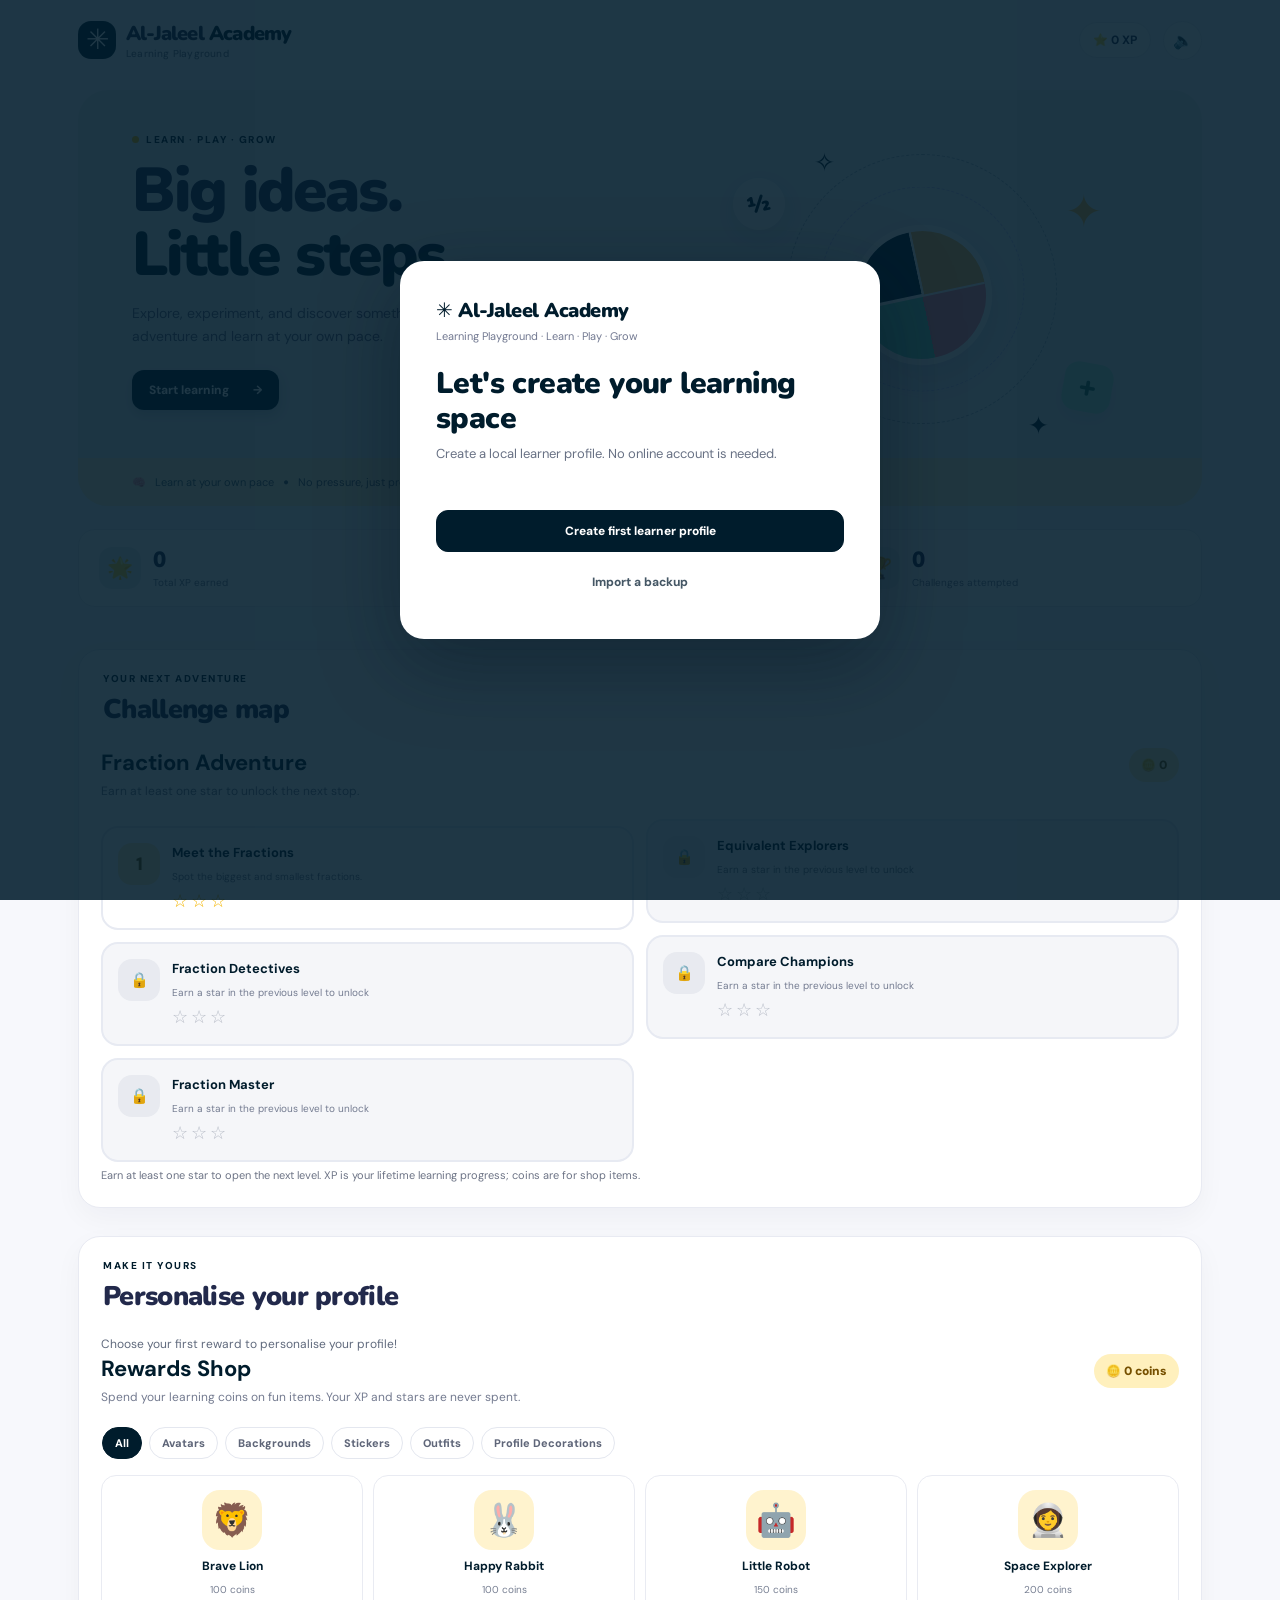
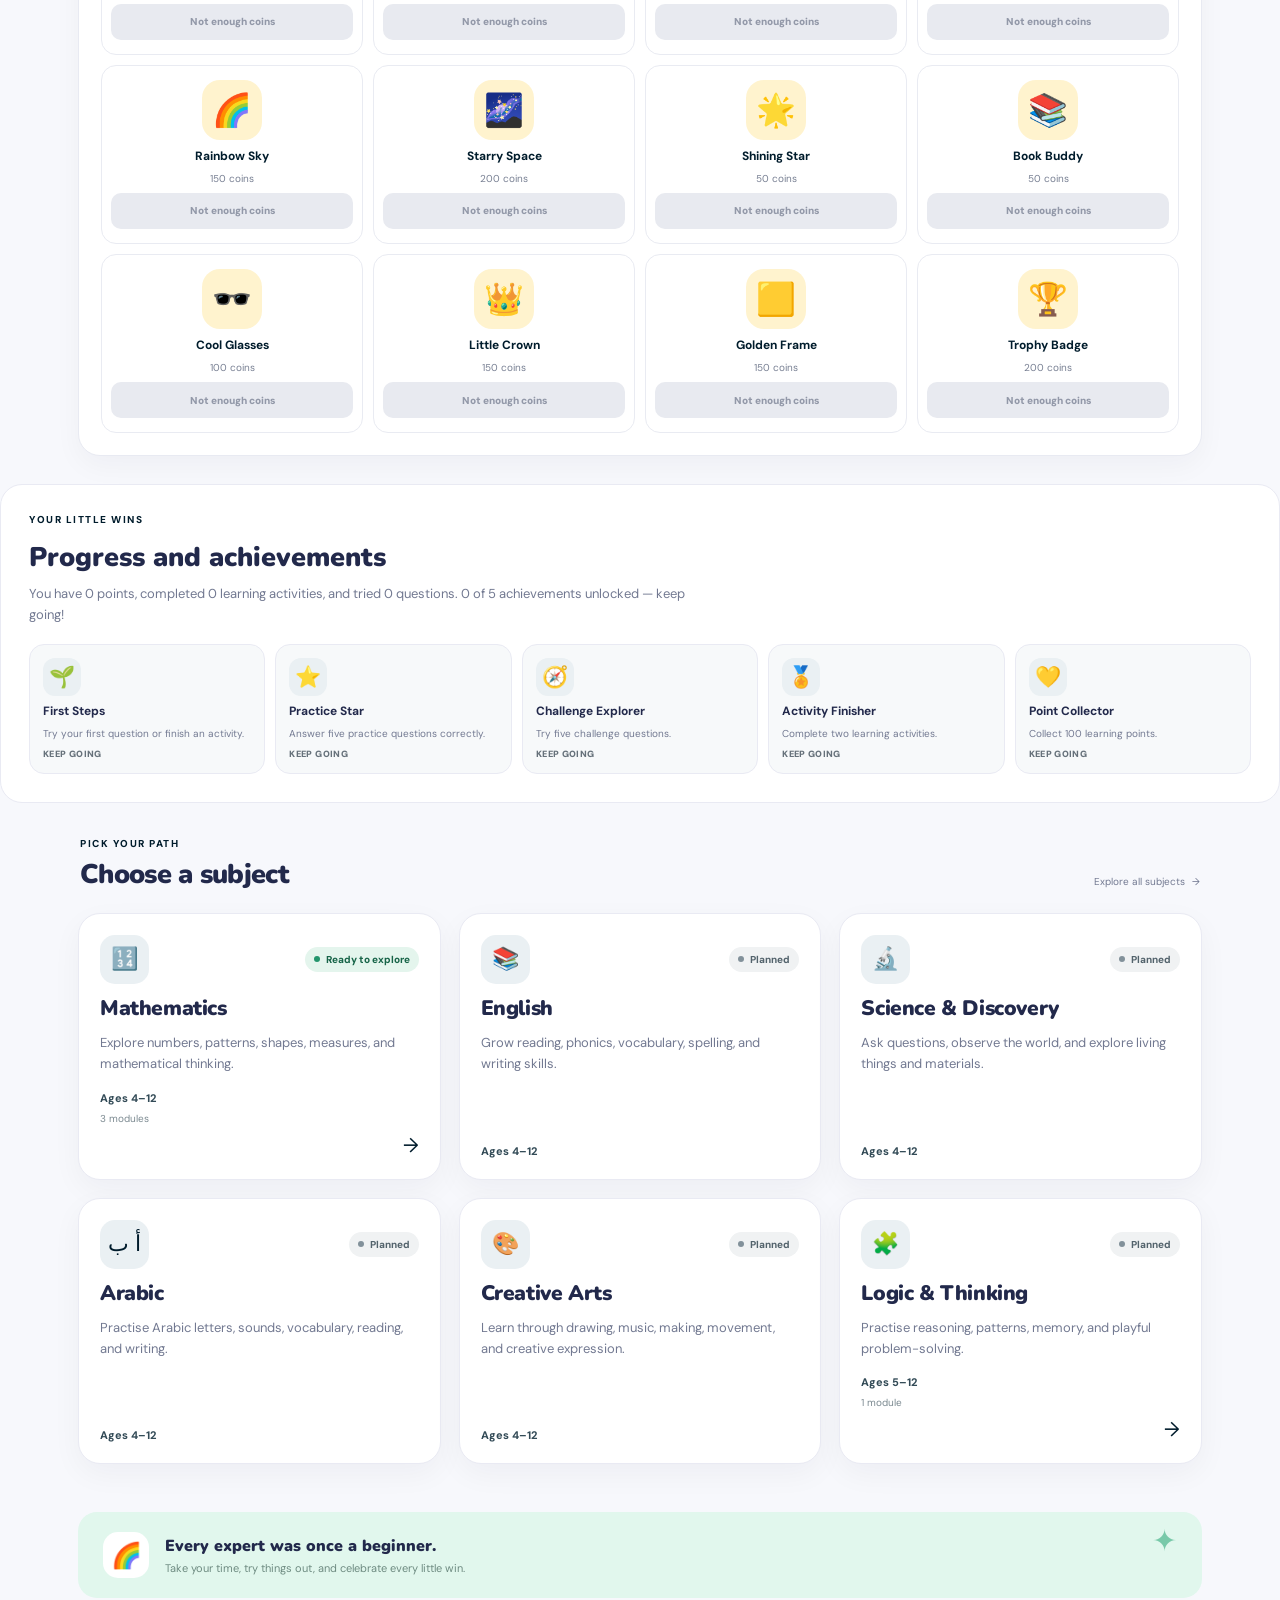
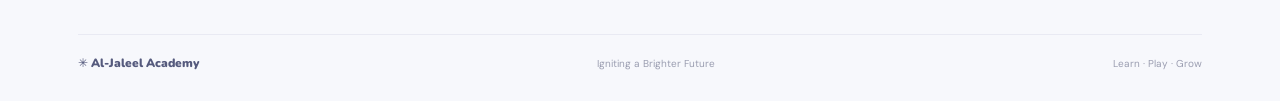
==== index.html @ 4c927217 "Clarify XP labels and include gamification in backups" ====
<!doctype html>
<html lang="en">
<head>
  <meta charset="utf-8">
  <meta name="viewport" content="width=device-width, initial-scale=1">
  <meta name="theme-color" content="#001C2C">
  <meta name="description" content="A playful learning playground from Al-Jaleel Academy for Nursery and Primary learners aged 4–12.">
  <title>Al-Jaleel Academy Learning Playground — Home</title>
  <link rel="manifest" href="./manifest.webmanifest">
  <link rel="icon" href="data:image/svg+xml,%3Csvg xmlns='http://www.w3.org/2000/svg' viewBox='0 0 100 100'%3E%3Ctext y='.9em' font-size='90'%3E%F0%9F%A7%A9%3C/text%3E%3C/svg%3E">
  <link rel="stylesheet" href="./styles.css">
  <link rel="stylesheet" href="./gamification.css">
  <link rel="stylesheet" href="./catalog.css">
  <script src="./data/learning-catalog.js" defer></script>
  <script src="./catalog.js" defer></script>
  <script src="./learner-profiles.js" defer></script>
  <script src="./data/gamification.js" defer></script>
  <script src="./gamification.js" defer></script>
  <script src="./app.js" defer></script>
  <script src="./progress-dashboard.js" defer></script>
  <link rel="stylesheet" href="./learner-profiles.css">
</head>
<body class="home-page">
  <a class="skip-link" href="#main-content">Skip to content</a>
  <header class="topbar">
    <a class="brand" href="./" aria-label="Al-Jaleel Academy home"><span class="brand-mark" aria-hidden="true">✳</span><span>Al-Jaleel <span class="brand-accent">Academy</span><small>Learning Playground</small></span></a>
    <div class="topbar-right"><span class="streak-pill" title="Your learning XP"><span aria-hidden="true">⭐</span> <span id="total-points">0</span> XP</span><button class="icon-button" id="sound-toggle" type="button" aria-pressed="false" aria-label="Turn sound effects on">🔈</button></div>
  </header>
  <main id="main-content">
    <section class="welcome hero-card" aria-labelledby="welcome-title">
      <div class="hero-copy">
        <p class="eyebrow"><span class="eyebrow-dot"></span> LEARN · PLAY · GROW</p>
        <h1 id="welcome-title">Big ideas.<br><span>Little steps.</span></h1>
        <p>Explore, experiment, and discover something new. Choose an adventure and learn at your own pace.</p>
        <a class="primary-button hero-button" href="./modules/fractions/">Start learning <span aria-hidden="true">→</span></a>
      </div>
      <div class="hero-art" aria-hidden="true"><div class="orbit orbit-one"></div><div class="orbit orbit-two"></div><div class="floating-shape shape-circle">½</div><div class="floating-shape shape-star">✦</div><div class="fraction-pie"><span></span><span></span><span></span><span></span></div><div class="floating-shape shape-square">+</div><div class="floating-shape shape-triangle">÷</div><div class="hero-spark spark-one">✧</div><div class="hero-spark spark-two">✦</div></div>
      <div class="hero-bottom"><span>🧠</span> Learn at your own pace <span class="hero-bottom-dot">•</span> No pressure, just progress!</div>
    </section>
    <section class="dashboard-summary" aria-label="Your learning progress">
      <div><span class="summary-icon">🌟</span><div><strong id="dashboard-points">0</strong><span>Total XP earned</span></div></div>
      <div><span class="summary-icon">🎯</span><div><strong id="dashboard-practice">0</strong><span>Practice questions tried</span></div></div>
      <div><span class="summary-icon">🏆</span><div><strong id="dashboard-challenges">0</strong><span>Challenges attempted</span></div></div>
    </section>
    <section class="gamification-panel" aria-labelledby="adventure-section-title"><div class="section-heading"><div><p class="eyebrow">YOUR NEXT ADVENTURE</p><h2 id="adventure-section-title">Challenge map</h2></div></div><div id="challenge-map"></div><p class="gamification-note">Earn at least one star to open the next level. XP is your lifetime learning progress; coins are for shop items.</p></section>
    <section class="gamification-panel" aria-labelledby="shop-section-title"><div class="section-heading"><div><p class="eyebrow">MAKE IT YOURS</p><h2 id="shop-section-title">Personalise your profile</h2></div></div><div id="equipped-rewards"></div><div id="rewards-shop"></div></section>
    <section class="learning-achievements" aria-labelledby="achievements-title">
      <div class="achievements-heading"><p class="eyebrow">YOUR LITTLE WINS</p><h2 id="achievements-title">Progress and achievements</h2><p id="progress-summary" aria-live="polite">Every question you try is a step forward.</p></div>
      <div class="achievement-grid" id="achievement-grid" aria-label="Learning achievements"></div>
    </section>
    <section class="section-heading" aria-labelledby="path-title"><div><p class="eyebrow">PICK YOUR PATH</p><h2 id="path-title">Choose a subject</h2></div><a class="coming-label" href="./subjects/">Explore all subjects <span aria-hidden="true">→</span></a></section>
    <section class="catalog-grid home-catalog-grid" data-catalog-view="subjects" aria-label="Learning subjects"></section>
    <section class="encouragement-strip"><div class="encourage-icon">🌈</div><div><h3>Every expert was once a beginner.</h3><p>Take your time, try things out, and celebrate every little win.</p></div><span class="encourage-spark" aria-hidden="true">✦</span></section>
  </main>
  <footer class="site-footer"><a class="footer-brand" href="./">✳ Al-Jaleel Academy</a><span>Igniting a Brighter Future</span><span>Learn · Play · Grow</span></footer>
  <div class="toast" id="toast" role="status" aria-live="polite" hidden></div>
</body>
</html>
---- styles.css ----
@import url('https://fonts.googleapis.com/css2?family=DM+Sans:wght@400;500;600;700&family=Nunito:wght@400;500;600;700;800;900&display=swap');

:root{font-family:'DM Sans',sans-serif;color:#22294b;background:#f7f8fc;font-synthesis:none;text-rendering:optimizeLegibility;-webkit-font-smoothing:antialiased;--ink:#22294b;--muted:#727991;--school-blue:#001C2C;--school-blue-dark:#002A40;--school-gold:#FBBA00;--school-gold-dark:#B88600;--purple:var(--school-blue);--purple-dark:var(--school-blue-dark);--yellow:var(--school-gold);--mint:#b8efd9;--pink:#ffd1dc;--line:#e9eaf3;--white:#fff;--shadow:0 16px 44px rgba(45,53,104,.08)}
*{box-sizing:border-box}html{scroll-behavior:smooth;scroll-padding-top:22px}body{margin:0;min-width:320px}button,a{-webkit-tap-highlight-color:transparent}button{font:inherit;cursor:pointer}button:focus-visible,a:focus-visible{outline:3px solid #001C2C;outline-offset:3px}a{color:inherit;text-decoration:none}.skip-link{position:absolute;top:-60px;left:12px;padding:10px;background:#fff;z-index:99}.skip-link:focus{top:12px}.topbar{max-width:1180px;margin:auto;padding:20px 28px;display:flex;align-items:center;justify-content:space-between;gap:16px}.brand{display:flex;align-items:center;gap:10px;font-family:'Nunito',sans-serif;font-size:20px;font-weight:900;letter-spacing:-.8px}.brand-mark{width:38px;height:38px;border-radius:13px;display:grid;place-items:center;background:var(--purple);color:white;font-size:28px}.brand-accent{color:var(--purple)}.brand small{display:block;color:var(--muted);font-family:'DM Sans',sans-serif;font-size:10px;font-weight:500;letter-spacing:.2px;margin-top:0}.topbar-right{display:flex;align-items:center;gap:12px}.streak-pill{border:1px solid var(--line);background:white;padding:9px 13px;border-radius:30px;font-size:12px;font-weight:700}.icon-button{height:39px;width:39px;border:1px solid var(--line);border-radius:50%;background:white}.hero-card{max-width:1124px;margin:10px auto 48px;border-radius:30px;min-height:320px;padding:43px 54px 0;background:#EAF0F3;display:grid;grid-template-columns:1fr .8fr;position:relative;overflow:hidden}.hero-copy{padding-bottom:48px;position:relative;z-index:1}.eyebrow{font-size:10px;font-weight:800;letter-spacing:1.5px;color:#001C2C;margin:0 0 13px;display:flex;align-items:center;gap:7px}.eyebrow-dot{width:7px;height:7px;background:#FBBA00;border-radius:50%}.hero-card h1{font-family:'Nunito',sans-serif;font-size:clamp(40px,5vw,62px);line-height:1.03;letter-spacing:-2px;margin:0 0 15px;font-weight:900}.hero-card h1 span{color:var(--purple)}.hero-copy>p:not(.eyebrow){color:#606682;line-height:1.65;max-width:400px;font-size:14px;margin:0 0 22px}.primary-button{border:0;background:var(--purple);color:white;border-radius:12px;padding:12px 17px;font-size:12px;font-weight:800;box-shadow:0 5px 12px #001C2C28;transition:transform .16s,background .16s}.primary-button:hover{background:var(--purple-dark);transform:translateY(-1px)}.hero-button{display:inline-flex;align-items:center;gap:24px}.hero-art{position:relative;min-height:220px}.orbit{position:absolute;border:1px dashed #A6BAC4;border-radius:50%;width:270px;height:270px;left:50%;top:48%;transform:translate(-50%,-50%)}.orbit-two{width:205px;height:205px;border-color:#c5c4f4}.fraction-pie{position:absolute;left:50%;top:50%;transform:translate(-50%,-50%) rotate(-12deg);width:140px;height:140px;border-radius:50%;overflow:hidden;border:6px solid #fff;box-shadow:0 15px 24px #6c66bd25;background:conic-gradient(#ffbe58 0 25%,#fa8c9d 25% 50%,#70d9ba 50% 75%,#001C2C 75% 100%)}.fraction-pie span{position:absolute;left:50%;top:0;height:50%;width:2px;background:#fff;transform-origin:bottom}.fraction-pie span:nth-child(2){top:50%;height:50%;transform:rotate(90deg);transform-origin:top}.fraction-pie span:nth-child(3){left:0;top:50%;height:2px;width:100%;transform:none}.floating-shape{position:absolute;display:grid;place-items:center;font-family:'Nunito',sans-serif;font-weight:900;box-shadow:0 8px 20px #44436d15}.shape-circle{left:8%;top:14%;width:52px;height:52px;border-radius:50%;background:#fff;color:var(--purple);font-size:23px;transform:rotate(-12deg)}.shape-star{right:10%;top:15%;font-size:45px;color:#f5b948;box-shadow:none}.shape-square{right:8%;bottom:14%;height:49px;width:49px;border-radius:14px;background:#b6efd9;color:#287e67;font-size:30px;transform:rotate(10deg)}.shape-triangle{left:10%;bottom:16%;height:50px;width:50px;border-radius:16px;background:#ffd0db;color:#c64c72;font-size:28px;transform:rotate(-8deg)}.hero-spark{position:absolute;color:#001C2C;font-size:25px}.spark-one{left:26%;top:4%}.spark-two{right:22%;bottom:5%}.hero-bottom{grid-column:1/-1;margin:0 -54px;padding:13px 54px;background:#FFF3CC;color:#4D5D66;font-size:11px;display:flex;align-items:center;gap:9px}.hero-bottom-dot{font-size:17px}.section-heading{max-width:1124px;margin:0 auto 20px;display:flex;align-items:end;justify-content:space-between;gap:15px;padding:0 2px}.section-heading h2,.workspace-heading h2{font-family:'Nunito',sans-serif;font-size:27px;letter-spacing:-.7px;margin:0;font-weight:900}.section-heading .eyebrow{margin-bottom:6px}.coming-label{font-size:10px;color:var(--muted);display:flex;align-items:center;gap:7px;margin-bottom:5px}.live-dot{width:6px;height:6px;border-radius:50%;background:#54c5a0}.module-grid{max-width:1124px;margin:0 auto 46px;display:grid;grid-template-columns:repeat(2,minmax(0,1fr));gap:18px}.module-card{background:white;border:1px solid #ececf5;border-radius:21px;overflow:hidden;display:grid;grid-template-columns:145px 1fr;min-height:195px;box-shadow:0 5px 18px #242c5310;transition:transform .18s,box-shadow .18s}.module-active:hover{transform:translateY(-3px);box-shadow:var(--shadow)}.module-illustration{position:relative;min-height:100%;display:flex;align-items:center;justify-content:center;overflow:hidden}.fraction-illustration{background:#fff1d7}.mini-pie{width:83px;height:83px;border-radius:50%;border:4px solid white;background:conic-gradient(#ff9e6b 0 25%,#ffcf63 25% 50%,#f37e9e 50% 75%,#001C2C 75%);transform:rotate(-8deg);box-shadow:0 8px 16px #be8e5430;position:relative}.mini-pie:before,.mini-pie:after{content:"";position:absolute;background:white}.mini-pie:before{left:50%;top:0;width:3px;height:100%;transform:translateX(-50%)}.mini-pie:after{top:50%;left:0;width:100%;height:3px;transform:translateY(-50%)}.mini-fraction{position:absolute;bottom:18px;right:13px;background:#fff;border-radius:9px;padding:4px 7px;color:#d6784b;font-family:'Nunito',sans-serif;font-weight:900;box-shadow:0 4px 8px #be8e5420}.module-spark{position:absolute;top:18px;left:17px;color:#e9ad3f;font-size:21px}.module-content{padding:19px 19px 15px;display:flex;flex-direction:column;min-width:0}.module-meta{display:flex;align-items:center;gap:7px;flex-wrap:wrap}.module-tag,.age-tag{font-size:8px;font-weight:800;letter-spacing:.55px;border-radius:6px;padding:5px 7px}.available-tag{color:#168565;background:#d9f7eb}.soon-tag{color:#7a7f94;background:#f0f1f7}.age-tag{font-weight:600;letter-spacing:0;color:#898da0;background:#f8f8fb}.module-content h3{font-family:'Nunito',sans-serif;font-weight:900;font-size:20px;letter-spacing:-.4px;margin:12px 0 5px}.module-content>p{font-size:11px;line-height:1.55;color:var(--muted);margin:0 0 15px}.module-progress{height:4px;background:#f0f0f7;border-radius:10px;overflow:hidden;margin-top:auto}.module-progress span{height:100%;width:0;display:block;background:#5dc6a2;transition:width .25s}.module-footer{display:flex;align-items:center;justify-content:space-between;gap:8px;margin-top:10px;color:#81869c;font-size:9px}.round-arrow{width:30px;height:30px;border:0;border-radius:50%;background:var(--purple);color:white;font-size:17px;flex-shrink:0}.number-illustration{background:#e2f7ef;gap:4px}.number-bubble,.number-result{display:grid;place-items:center;width:39px;height:43px;border-radius:13px;background:white;color:#29a982;font-family:'Nunito',sans-serif;font-size:21px;font-weight:900;transform:rotate(-8deg);box-shadow:0 5px 10px #317c6010}.bubble-two{transform:rotate(8deg);background:#ffda8c;color:#8d6823}.number-plus,.number-equals{font-size:18px;font-weight:900;color:#7bb8a6}.number-result{background:#001C2C;color:white;transform:rotate(6deg)}.shape-illustration{background:#e5e8ff}.geo-circle{width:49px;height:49px;border-radius:50%;background:#001C2C;position:absolute;left:16px;top:29px}.geo-triangle{position:absolute;left:62px;top:28px;width:0;height:0;border-left:28px solid transparent;border-right:28px solid transparent;border-bottom:51px solid #ffbc69;transform:rotate(7deg)}.geo-square{position:absolute;left:26px;bottom:27px;width:44px;height:44px;background:#ff93ad;border-radius:7px;transform:rotate(13deg)}.geo-diamond{position:absolute;right:19px;bottom:29px;width:39px;height:39px;background:#69d6b4;border-radius:7px;transform:rotate(45deg)}.puzzle-illustration{background:#ffdfeb;display:grid;grid-template-columns:60px 40px;grid-template-rows:50px 50px;place-content:center;gap:6px}.puzzle-illustration span{display:grid;place-items:center;background:white;color:#dc7292;border-radius:13px;font-size:24px;font-weight:900}.puzzle-illustration span:nth-child(2){background:#ffbdcf;color:#fff}.puzzle-illustration span:nth-child(3){background:#001C2C;color:#fff}.puzzle-illustration span:nth-child(4){background:#fff0b8;color:#d7a83c}.module-locked .module-content{opacity:.87}.learning-panel{max-width:1124px;margin:0 auto 45px;background:white;border:1px solid var(--line);border-radius:25px;padding:28px;box-shadow:var(--shadow);scroll-margin-top:16px}.workspace-heading{display:flex;justify-content:space-between;align-items:start;gap:20px}.workspace-heading .eyebrow{margin-bottom:7px}.workspace-heading h2{font-size:29px}.workspace-heading>div>p:last-child{font-size:12px;color:var(--muted);line-height:1.6;margin:7px 0 0}.close-workspace{border:1px solid var(--line);background:white;border-radius:50%;width:36px;height:36px;font-size:23px;color:var(--muted);flex-shrink:0}.tab-list{display:flex;gap:7px;margin:25px 0 23px;border-bottom:1px solid var(--line);overflow-x:auto}.tab-button{border:0;background:transparent;padding:12px 17px;color:#777d95;font-weight:800;font-size:12px;border-bottom:3px solid transparent;white-space:nowrap}.tab-button.is-active{color:var(--purple);border-color:var(--purple)}.learn-layout{display:grid;grid-template-columns:1fr .82fr;gap:30px}.learn-text{padding:5px 0}.lesson-step{color:#8a83dc;font-size:9px;font-weight:900;letter-spacing:1.1px}.learn-text h3,.quiz-card h3{font-family:'Nunito',sans-serif;font-size:25px;line-height:1.2;letter-spacing:-.5px;margin:9px 0 13px;font-weight:900}.learn-text>p{font-size:13px;color:#6f758d;line-height:1.8;margin:0 0 12px}.learn-text strong{color:var(--ink)}.fraction-key{display:flex;align-items:center;gap:12px;background:#f8f8ff;padding:14px;border-radius:14px;margin:18px 0}.fraction-key>div:first-child,.fraction-key>div:last-child{display:flex;align-items:center;gap:9px;min-width:0}.key-number{font-family:'Nunito',sans-serif;font-size:23px;font-weight:900;color:var(--purple);background:#EAF0F3;border-radius:9px;width:38px;height:38px;display:grid;place-items:center;flex-shrink:0}.fraction-key>div:last-child .key-number{background:#ffefc9;color:#b9801f}.fraction-key>div>span:last-child{font-size:10px;font-weight:800;line-height:1.4}.fraction-key small{font-size:9px;font-weight:500;color:var(--muted)}.fraction-line{width:2px;height:34px;background:#e1e2ee}.tip-box{display:flex;align-items:start;gap:10px;background:#fff7dd;border-radius:12px;padding:12px 14px;color:#a97a23;font-size:17px}.tip-box p{font-size:11px;line-height:1.55;margin:0;color:#816c3d}.tip-box strong{color:#8f681e}.visual-card{background:#f7f8ff;border:1px solid #edeeff;border-radius:20px;padding:22px 15px;display:flex;flex-direction:column;align-items:center;justify-content:center;min-height:330px}.visual-label{font-size:9px;font-weight:900;letter-spacing:1px;color:#9297b0;text-align:center}.interactive-pizza{width:min(220px,68vw);aspect-ratio:1;border-radius:50%;margin:23px auto 12px;position:relative;display:grid;grid-template-columns:1fr 1fr;grid-template-rows:1fr 1fr;gap:4px;overflow:hidden;transform:rotate(-2deg)}.pizza-slice{border:3px solid white;position:relative;transition:filter .15s,transform .15s;cursor:pointer}.pizza-slice:nth-child(1){border-radius:100% 0 0 0;background:#ffc45f}.pizza-slice:nth-child(2){border-radius:0 100% 0 0;background:#ff8da7}.pizza-slice:nth-child(3){border-radius:0 0 0 100%;background:#001C2C}.pizza-slice:nth-child(4){border-radius:0 0 100% 0;background:#65d4ae}.pizza-slice:after{content:"";position:absolute;inset:0;background:#fff;opacity:0;transition:opacity .15s}.pizza-slice.is-selected:after{opacity:.5}.pizza-slice:focus-visible{outline:3px solid #34306f;outline-offset:-5px}.visual-caption{font-size:11px;color:var(--muted);text-align:center;margin:0 0 15px}.pizza-controls{display:flex;align-items:center;gap:15px}.secondary-button{border:1px solid #dedff0;background:white;color:#666b85;border-radius:9px;padding:9px 12px;font-size:10px;font-weight:800}.fraction-readout{font-family:'Nunito',sans-serif;font-size:16px;font-weight:900;color:var(--purple)}.lesson-navigation{display:flex;align-items:center;justify-content:space-between;gap:12px;margin-top:24px;padding-top:19px;border-top:1px solid var(--line)}.lesson-navigation>span{font-size:10px;color:var(--muted)}.quiz-card{max-width:750px;margin:0 auto;padding:8px 5px 5px}.quiz-topline{display:flex;justify-content:space-between;align-items:center;gap:10px}.question-counter,.challenge-badge{font-size:9px;font-weight:900;letter-spacing:.7px;color:#8b8fa4}.challenge-badge{color:#aa7a1b;background:#fff2ca;border-radius:20px;padding:7px 10px}.quiz-progress{height:5px;background:#efeff8;border-radius:10px;margin:13px 0 24px;overflow:hidden}.quiz-progress span{display:block;width:20%;height:100%;background:#001C2C;border-radius:10px;transition:width .2s}.quiz-card h3{font-size:23px;max-width:650px}.question-visual{display:flex;justify-content:center;gap:6px;margin:21px auto;min-height:62px;align-items:center}.chocolate-piece{width:49px;height:49px;border:2px solid #fff0da;background:#9362a8;border-radius:7px;box-shadow:inset -4px -4px #784d90;display:grid;place-items:center;color:#f7d9ff;font-size:17px}.chocolate-piece.eaten{background:#f0e9f5;box-shadow:none;color:#b5a4bd;border:2px dashed #c8b8d0}.answer-grid{display:grid;grid-template-columns:repeat(4,minmax(0,1fr));gap:10px;margin:18px 0}.answer-button{background:#fff;border:1.5px solid #e6e7f2;border-radius:13px;min-height:56px;padding:10px;color:#414765;font-family:'Nunito',sans-serif;font-size:18px;font-weight:900;transition:border .15s,background .15s}.answer-button:hover:not(:disabled){border-color:#9b95f0;background:#f8f7ff}.answer-button:disabled{cursor:default}.answer-button.correct{border-color:#46bd91;background:#e5fbf1;color:#16845e}.answer-button.incorrect{border-color:#ee9eae;background:#fff0f3;color:#be4962}.feedback-message{border-radius:12px;padding:12px 14px;font-size:12px;line-height:1.55;margin:12px 0}.feedback-message.good{background:#e5fbf1;color:#177b5b}.feedback-message.try-again{background:#fff0f3;color:#b64e63}.quiz-actions{display:flex;justify-content:space-between;align-items:center;gap:12px;margin-top:18px}.primary-button:disabled{background:#c9c8df;box-shadow:none;cursor:not-allowed;transform:none}.text-button{border:0;background:transparent;color:#001C2C;font-size:11px;font-weight:800;padding:10px 0}.hint-message{font-size:11px;color:#8c6a25;background:#fff7dd;padding:12px;border-radius:10px;margin-top:12px;line-height:1.5}.challenge-intro{font-size:12px;color:var(--muted);line-height:1.6}.challenge-visuals{display:grid;grid-template-columns:repeat(3,minmax(0,1fr));gap:12px;margin:22px 0}.fraction-choice-visual{background:#f8f8ff;border-radius:13px;padding:14px 8px;display:flex;flex-direction:column;align-items:center;gap:10px}.fraction-choice-visual strong{font-family:'Nunito',sans-serif;font-size:17px;color:#4c4a89}.fraction-bar{display:flex;gap:3px;width:100%;max-width:115px;height:25px}.fraction-bar span{flex:1;border-radius:3px;background:#e7e7f3}.fraction-bar span.filled{background:#8b83ed}.challenge-card .answer-grid{grid-template-columns:repeat(3,minmax(0,1fr))}.workspace-footer{display:flex;align-items:center;justify-content:space-between;gap:12px;margin-top:23px;padding-top:17px;border-top:1px solid var(--line);font-size:10px;color:#989cb0}.workspace-footer .text-button{color:#999db0;font-size:10px}.encouragement-strip{max-width:1124px;margin:0 auto 36px;border-radius:19px;background:#e1f7ed;padding:20px 25px;display:flex;align-items:center;gap:16px;position:relative;overflow:hidden}.encourage-icon{width:46px;height:46px;background:white;border-radius:15px;display:grid;place-items:center;font-size:25px;flex-shrink:0}.encouragement-strip h3{font-family:'Nunito',sans-serif;font-size:16px;margin:0 0 4px;font-weight:900}.encouragement-strip p{font-size:11px;color:#6e8b81;margin:0}.encourage-spark{position:absolute;right:25px;top:9px;font-size:30px;color:#78c9a9}.site-footer{max-width:1124px;margin:auto;padding:20px 0 30px;border-top:1px solid var(--line);display:flex;align-items:center;justify-content:space-between;gap:12px;color:#9a9db0;font-size:10px}.footer-brand{font-family:'Nunito',sans-serif;color:#555a7d;font-size:12px;font-weight:900}.toast{position:fixed;bottom:22px;left:50%;transform:translateX(-50%);background:#292d50;color:white;padding:12px 18px;border-radius:13px;font-size:12px;font-weight:700;box-shadow:0 10px 30px #22294b30;z-index:10;max-width:calc(100vw - 28px)}[hidden]{display:none!important}
@media(min-width:1200px){.hero-card{margin-top:10px}.module-grid{gap:20px}}@media(max-width:1190px){.hero-card,.section-heading,.module-grid,.learning-panel,.encouragement-strip,.site-footer{margin-left:28px;margin-right:28px}.hero-card{margin-bottom:42px}}@media(max-width:760px){.topbar{padding:15px 18px}.brand{font-size:18px}.brand-mark{width:34px;height:34px}.streak-pill{font-size:10px;padding:8px 10px}.hero-card{margin:8px 16px 37px;padding:31px 26px 0;grid-template-columns:1fr .55fr;min-height:285px;border-radius:24px}.hero-card h1{font-size:45px}.hero-copy>p:not(.eyebrow){font-size:12px}.hero-art{min-width:0}.fraction-pie{width:105px;height:105px;border-width:4px}.orbit{width:205px;height:205px}.orbit-two{width:160px;height:160px}.shape-circle{width:39px;height:39px;font-size:18px;left:0}.shape-star{right:0;font-size:31px}.shape-square,.shape-triangle{width:39px;height:39px;font-size:22px}.hero-bottom{margin:0 -26px;padding:12px 26px;font-size:9px;flex-wrap:wrap}.section-heading,.module-grid,.learning-panel,.encouragement-strip,.site-footer{margin-left:16px;margin-right:16px}.section-heading h2{font-size:23px}.coming-label{font-size:9px}.module-grid{gap:12px}.module-card{grid-template-columns:105px 1fr;min-height:205px}.module-content{padding:14px 12px}.module-content h3{font-size:17px;margin-top:10px}.module-content>p{font-size:10px}.module-tag,.age-tag{font-size:7px;padding:4px 5px}.mini-pie{width:67px;height:67px}.mini-fraction{right:5px;bottom:23px}.learning-panel{padding:22px 18px}.learn-layout{grid-template-columns:1fr;gap:22px}.visual-card{min-height:300px}.workspace-heading h2{font-size:25px}.learn-text h3{font-size:23px}.lesson-navigation{align-items:flex-start;flex-direction:column}.lesson-navigation .primary-button{align-self:stretch}.answer-grid{gap:7px}.answer-button{font-size:16px;min-height:51px}.site-footer{flex-wrap:wrap}.site-footer span:last-child{display:none}}@media(max-width:480px){.topbar{padding:13px 14px}.brand{font-size:16px;gap:7px}.brand-mark{width:31px;height:31px;font-size:23px;border-radius:10px}.brand small{font-size:8px}.topbar-right{gap:7px}.streak-pill{padding:7px 8px;font-size:9px}.icon-button{width:34px;height:34px}.hero-card{margin-left:12px;margin-right:12px;padding:27px 20px 0;grid-template-columns:1fr;min-height:auto}.hero-copy{padding-bottom:24px}.hero-card h1{font-size:46px}.hero-art{min-height:150px;margin:0 auto;width:100%;max-width:290px}.fraction-pie{width:100px;height:100px}.orbit{width:190px;height:190px}.orbit-two{width:145px;height:145px}.shape-circle{left:8%;top:3%}.shape-star{right:10%;top:2%}.shape-triangle{left:7%;bottom:4%}.shape-square{right:7%;bottom:4%}.hero-bottom{margin:0 -20px;padding:12px 20px}.section-heading,.module-grid,.learning-panel,.encouragement-strip,.site-footer{margin-left:12px;margin-right:12px}.section-heading{align-items:flex-start;flex-direction:column;gap:8px}.section-heading h2{font-size:22px}.module-grid{grid-template-columns:1fr;gap:12px}.module-card{grid-template-columns:118px 1fr;min-height:180px}.module-content{padding:15px}.module-content h3{font-size:19px}.module-content>p{font-size:11px}.module-tag,.age-tag{font-size:8px}.module-illustration{min-height:180px}.learning-panel{padding:19px 14px;border-radius:19px}.workspace-heading h2{font-size:22px}.workspace-heading>div>p:last-child{font-size:11px}.tab-button{padding:11px 12px;font-size:11px}.fraction-key{gap:8px;padding:10px}.fraction-key>div:first-child,.fraction-key>div:last-child{gap:6px}.key-number{width:32px;height:34px;font-size:20px}.fraction-key>div>span:last-child{font-size:9px}.fraction-key small{font-size:8px}.visual-card{padding:18px 10px;min-height:275px}.interactive-pizza{width:min(200px,65vw)}.quiz-card h3{font-size:21px}.answer-grid{grid-template-columns:repeat(2,minmax(0,1fr))}.challenge-card .answer-grid{grid-template-columns:repeat(3,minmax(0,1fr))}.challenge-visuals{gap:6px}.fraction-choice-visual{padding:12px 5px}.fraction-choice-visual strong{font-size:15px}.fraction-bar{height:20px}.quiz-actions{align-items:flex-start}.quiz-actions .primary-button{padding:11px 12px;font-size:10px}.encouragement-strip{padding:16px;gap:11px}.encouragement-strip h3{font-size:14px}.encouragement-strip p{font-size:10px;line-height:1.5}.encourage-spark{right:9px;font-size:20px}.site-footer{font-size:9px}}
@media(prefers-reduced-motion:reduce){*,*::before,*::after{scroll-behavior:auto!important;transition:none!important;animation:none!important}}

/* Separate-page dashboard and module navigation */
.module-card{color:inherit;text-decoration:none}
.module-card:focus-visible{outline:3px solid #001C2C;outline-offset:3px}
.module-coming{transition:transform .18s,box-shadow .18s}
.module-coming:hover{transform:translateY(-3px);box-shadow:var(--shadow)}
.module-arrow{display:grid;place-items:center;width:30px;height:30px;border-radius:50%;background:#EAF0F3;color:var(--purple);font-size:18px;flex-shrink:0}
.dashboard-summary{max-width:1124px;margin:-25px auto 42px;display:grid;grid-template-columns:repeat(3,minmax(0,1fr));gap:14px}
.dashboard-summary>div{display:flex;align-items:center;gap:12px;padding:17px 20px;border:1px solid var(--line);border-radius:17px;background:#fff}
.summary-icon{display:grid;place-items:center;width:42px;height:42px;border-radius:13px;background:#EAF0F3;font-size:21px;flex-shrink:0}
.dashboard-summary strong,.dashboard-summary span:not(.summary-icon){display:block}
.dashboard-summary strong{font:900 22px 'Nunito',sans-serif;line-height:1.2}
.dashboard-summary div div span{margin-top:3px;color:var(--muted);font-size:10px}
.module-main{max-width:1124px;margin:0 auto 48px;padding:0 2px}
.module-page-intro{padding:8px 0 22px}
.back-link{display:inline-block;color:var(--muted);font-size:12px;font-weight:700;margin-bottom:22px}
.module-page-intro .eyebrow{margin-bottom:7px}
.module-page-intro h1{font:900 clamp(34px,5vw,48px)/1.05 'Nunito',sans-serif;letter-spacing:-1.5px;margin:0 0 10px}
.module-page-intro>p:last-child{color:var(--muted);font-size:14px;line-height:1.6;margin:0;max-width:650px}
.home-button{display:inline-flex;align-items:center;gap:6px;border:1px solid var(--line);background:#fff;border-radius:24px;padding:9px 13px;font-size:12px;font-weight:800}
.fractions-page .learning-panel{margin:0 auto 34px}
.fractions-page .workspace-heading{padding-right:0}
.fractions-page .workspace-footer{margin-top:20px}
.coming-soon-panel{background:#fff;border:1px solid var(--line);border-radius:25px;padding:44px 24px;text-align:center;box-shadow:var(--shadow);max-width:720px;margin:10px auto 45px}
.coming-soon-art{display:grid;place-items:center;margin:0 auto 18px;width:92px;height:92px;border-radius:28px;background:#EAF0F3;font:900 46px 'Nunito',sans-serif;color:var(--purple)}
.coming-soon-panel h2{font:900 25px 'Nunito',sans-serif;margin:14px 0 8px}
.coming-soon-panel p{color:var(--muted);font-size:13px;line-height:1.7;max-width:450px;margin:0 auto 22px}
@media(max-width:1160px){.dashboard-summary,.module-main{margin-left:28px;margin-right:28px}}
@media(max-width:700px){.dashboard-summary{margin:-28px 12px 34px;grid-template-columns:1fr;gap:8px}.dashboard-summary>div{padding:12px 15px}.summary-icon{width:36px;height:36px}.dashboard-summary strong{font-size:19px}.module-main{margin:0 12px 35px;padding:0}.module-page-intro{padding-top:5px}.module-page-intro h1{font-size:34px}.module-page-intro>p:last-child{font-size:12px}.home-button{padding:8px 10px}.home-button span{display:none}.coming-soon-panel{padding:32px 17px}.coming-soon-panel h2{font-size:21px}.module-page .site-footer{margin-left:12px;margin-right:12px}}

/* Interactive fraction model shape and partition selectors */
.model-controls{width:100%;display:grid;gap:14px;margin:12px 0 18px}.model-control-group{display:grid;gap:7px}.model-control-label{font-size:9px;letter-spacing:1px;font-weight:900;color:var(--muted)}.model-toggle-row{display:flex;flex-wrap:wrap;gap:6px}.model-toggle{border:1px solid #e3e4f2;background:#fff;color:#686d87;border-radius:9px;padding:8px 10px;font-size:10px;font-weight:800;cursor:pointer;transition:background .15s,border-color .15s,color .15s}.model-toggle:hover{border-color:#A6BAC4}.model-toggle.is-active{background:#EAF0F3;border-color:#001C2C;color:#001C2C;box-shadow:inset 0 0 0 1px #001C2C}.model-toggle:focus-visible,.model-segment:focus-visible{outline:3px solid #001C2C;outline-offset:2px}.interactive-pizza{display:grid;place-items:center;width:100%;min-height:210px;margin:4px auto 10px}.fraction-model-svg{width:min(100%,300px);height:auto;overflow:visible;filter:drop-shadow(0 7px 6px #32325c12)}.model-segment{cursor:pointer;transition:fill .15s,opacity .15s}.model-segment:hover{opacity:.82}.model-segment.is-selected{fill:#001C2C}@media(max-width:480px){.model-controls{gap:11px}.model-toggle{padding:8px 9px;font-size:9px}.interactive-pizza{min-height:175px}.fraction-model-svg{max-width:255px}}

/* Fix clipping inherited from the former CSS pizza illustration */
.fractions-page .visual-card{overflow:visible;min-width:0;padding-left:clamp(10px,3vw,22px);padding-right:clamp(10px,3vw,22px)}
.fractions-page .interactive-pizza{width:100%;max-width:100%;height:auto;min-height:0;aspect-ratio:auto;border-radius:0;overflow:visible;display:grid;place-items:center;grid-template-columns:none;grid-template-rows:none;gap:0;transform:none;margin:14px auto 12px;position:relative}
.fractions-page .fraction-model-svg{display:block;width:min(100%,320px);max-width:100%;height:auto;overflow:visible;flex:none}
.denominator-control{margin-top:2px;padding:12px 13px;background:#fff;border:1px solid #e7e7f5;border-radius:13px;width:100%;max-width:360px}
.denominator-control .model-control-label{display:flex;justify-content:space-between;align-items:center;gap:8px}
.denominator-control .model-control-label strong{display:grid;place-items:center;min-width:28px;height:26px;padding:0 7px;border-radius:8px;background:#FFF3CC;color:#001C2C;font-size:13px;letter-spacing:0}
.denominator-slider-row{display:grid;grid-template-columns:34px minmax(0,1fr) 34px;align-items:center;gap:9px;margin-top:10px}
.denominator-slider-row input[type=range]{width:100%;min-width:0;accent-color:#001C2C;cursor:pointer}
.denominator-step{width:34px;height:34px;border:1px solid #dedff0;border-radius:10px;background:#F4F7F8;color:#001C2C;font-size:22px;font-weight:800;line-height:1;cursor:pointer}
.denominator-step:disabled{opacity:.4;cursor:not-allowed}
.denominator-step:focus-visible,.denominator-slider-row input:focus-visible{outline:3px solid #001C2C;outline-offset:2px}
.denominator-help{font-size:9px;line-height:1.5;color:var(--muted);margin:8px 0 0}
@media(max-width:480px){.fractions-page .visual-card{padding:16px 10px;min-height:0}.fractions-page .fraction-model-svg{width:min(100%,280px)}.denominator-control{padding:11px}.model-toggle-row{gap:5px}.model-toggle{white-space:nowrap}}

/* Clear numeric labels under the denominator range control */
.denominator-slider-row{position:relative;row-gap:0}
.denominator-slider-row input[type=range]{grid-column:2;grid-row:1}
.denominator-scale{grid-column:2;grid-row:2;display:flex;justify-content:space-between;align-items:center;color:#777d95;font-size:9px;font-weight:800;line-height:1;padding:3px 1px 0}
.denominator-step{grid-row:1}

/* Practice mini-game chooser and distinct fraction activities */
.practice-menu-wrap{padding:8px 0 14px}.practice-menu-heading{margin:0 auto 20px;max-width:700px}.practice-menu-heading h3{font:900 25px 'Nunito',sans-serif;margin:8px 0}.practice-menu-heading p{font-size:12px;line-height:1.6;color:var(--muted);margin:0}
.practice-activity-grid{display:grid;grid-template-columns:repeat(2,minmax(0,1fr));gap:13px}.practice-activity-card{display:flex;align-items:center;gap:13px;text-align:left;width:100%;min-width:0;padding:17px;border:1px solid var(--line);border-radius:17px;background:#fff;color:var(--ink);cursor:pointer;transition:transform .15s,border-color .15s,box-shadow .15s}.practice-activity-card:hover{transform:translateY(-2px);border-color:#A6BAC4;box-shadow:var(--shadow)}.practice-activity-card:focus-visible,.practice-back-button:focus-visible{outline:3px solid #001C2C;outline-offset:2px}
.practice-activity-icon{display:grid;place-items:center;width:49px;height:49px;flex-shrink:0;border-radius:15px;background:#EAF0F3;font-size:25px}.practice-activity-copy{display:grid;gap:5px;min-width:0}.practice-activity-copy strong{font:900 15px 'Nunito',sans-serif}.practice-activity-copy small{font-size:10px;line-height:1.5;color:var(--muted)}.practice-activity-arrow{margin-left:auto;font-size:20px;color:var(--purple);flex-shrink:0}
.practice-game{padding-top:4px}.practice-back-button{border:0;background:transparent;color:var(--purple);font-size:11px;font-weight:900;padding:7px 0 18px;cursor:pointer}.practice-game-visual{display:flex;align-items:center;justify-content:center;gap:15px;flex-wrap:wrap;margin:20px auto;min-height:65px}.practice-fraction-picture{display:flex;align-items:stretch;justify-content:center;gap:4px;width:min(100%,320px);min-height:54px;margin:0 auto}.picture-piece,.shade-piece{display:grid;place-items:center;flex:1;min-width:0;max-width:45px;min-height:48px;border:2px solid #fff;border-radius:8px;background:#EAF0F3;color:#fff;font-size:14px}.picture-piece.filled{background:#8b83ed;box-shadow:inset 0 -4px #002A40}.shade-piece{padding:0;cursor:pointer;background:#EAF0F3;border-color:#dcdcf0}.shade-piece.is-shaded{background:#8b83ed;border-color:#001C2C;box-shadow:inset 0 -4px #002A40}.shade-piece:disabled{cursor:default}.shade-piece:focus-visible{outline:3px solid #001C2C;outline-offset:2px}.practice-interactive-visual{margin:18px auto 8px;max-width:420px}.practice-live-count{text-align:center;min-height:16px;font-size:11px;font-weight:800;color:var(--purple);margin:5px 0 12px}.compare-fraction-card{display:grid;gap:10px;justify-items:center;width:45%;max-width:240px;padding:14px 10px;border:1px solid var(--line);border-radius:15px;background:#F4F7F8}.compare-fraction-card .practice-fraction-picture{gap:3px}.compare-fraction-card .picture-piece{min-height:28px;border-radius:4px}.compare-fraction-card strong{font:900 19px 'Nunito',sans-serif;color:var(--purple)}.detective-clue{padding:23px 28px;border-radius:16px;background:#fff6dc;color:#8d6b23;font:900 25px 'Nunito',sans-serif;text-align:center}.practice-check-button{display:block;margin:10px auto 15px}.practice-game .answer-grid{grid-template-columns:repeat(4,minmax(0,1fr))}
@media(max-width:600px){.practice-activity-grid{grid-template-columns:1fr;gap:9px}.practice-activity-card{padding:13px;gap:11px}.practice-activity-icon{width:43px;height:43px;font-size:22px}.practice-activity-copy strong{font-size:14px}.practice-menu-heading h3{font-size:22px}.practice-game .answer-grid{grid-template-columns:repeat(2,minmax(0,1fr))}.practice-fraction-picture{gap:3px}.picture-piece,.shade-piece{min-height:40px}.compare-fraction-card{padding:10px 6px}.detective-clue{font-size:20px;padding:20px 12px}}

/* Build-your-own denominator control in Shade the Fraction */
.shade-denominator-picker{max-width:430px;margin:16px auto 10px;padding:14px 16px;border:1px solid var(--line);border-radius:14px;background:#F4F7F8}
.shade-denominator-picker label{display:block;color:var(--ink);font-size:11px;font-weight:900;line-height:1.5;margin-bottom:10px}
.shade-denominator-row{display:grid;grid-template-columns:minmax(0,1fr) 42px;align-items:center;gap:13px}
.shade-denominator-row input[type=range]{width:100%;min-width:0;accent-color:var(--purple);cursor:pointer}
.shade-denominator-row output{display:grid;place-items:center;min-width:42px;height:38px;border-radius:10px;background:#FFF3CC;color:#001C2C;font:900 19px 'Nunito',sans-serif}
.shade-denominator-picker input:focus-visible{outline:3px solid #001C2C;outline-offset:3px}
#shade-denominator-help{font-size:10px;line-height:1.5;color:var(--muted);margin:9px 0 0}
@media(max-width:480px){.shade-denominator-picker{padding:12px}.shade-denominator-row{gap:9px}}

/* Mixed fraction challenge question types */
.challenge-card .quiz-topline{flex-wrap:wrap}
.challenge-expression{display:grid;place-items:center;min-height:94px;width:100%;padding:20px 14px;border-radius:16px;background:#f8f8ff;border:1px solid #e9eaf3;color:#4c4a89;text-align:center;font:900 clamp(23px,4vw,32px) 'Nunito',sans-serif;overflow-wrap:anywhere}
.challenge-card .challenge-visuals:has(.challenge-expression){grid-template-columns:minmax(0,1fr)}
.challenge-card .challenge-visuals:has(.challenge-number-line){grid-template-columns:minmax(0,1fr)}
.challenge-number-line{width:100%;padding:20px 14px 8px;border-radius:16px;background:#f8f8ff;border:1px solid #e9eaf3}
.number-line-track{position:relative;height:38px;margin:10px 18px 16px}
.number-line-track:before{content:"";position:absolute;left:0;right:0;top:12px;height:4px;border-radius:5px;background:#8b83ed}
.number-line-mark{position:absolute;top:5px;width:3px;height:18px;background:#4c4a89;transform:translateX(-50%);z-index:1}
.number-line-mark.midpoint{height:28px;top:0;width:5px;background:#f0a923;border-radius:3px}
.number-line-label{position:absolute;top:25px;transform:translateX(-50%);font-size:12px;font-weight:900;color:var(--ink)}
.challenge-number-line p{margin:8px 0 0;text-align:center;color:var(--muted);font-size:11px;line-height:1.5}
.challenge-card .challenge-answer{font-size:clamp(12px,2.2vw,16px);overflow-wrap:anywhere;min-width:0;padding:10px 7px}
.challenge-card .answer-grid{grid-template-columns:repeat(2,minmax(0,1fr))}
@media(max-width:480px){.challenge-card .quiz-topline{gap:7px}.challenge-card .challenge-visuals{margin:16px 0}.challenge-number-line{padding:16px 10px 7px}.challenge-card .answer-grid{grid-template-columns:repeat(2,minmax(0,1fr))}}


/* Final compact header layout for narrow screens. */
@media(max-width:600px){
  html,body{width:100%;max-width:100%;overflow-x:hidden}
  .topbar{display:flex!important;align-items:center!important;justify-content:space-between!important;gap:8px!important;width:100%!important;max-width:100%!important;min-width:0!important;margin:0!important;padding:9px 12px!important;}
  .topbar .brand{display:flex!important;flex:0 0 32px!important;width:32px!important;min-width:32px!important;max-width:32px!important;gap:0!important;overflow:hidden!important;font-size:0!important;letter-spacing:0!important;}
  .topbar .brand>span:not(.brand-mark){display:none!important}
  .topbar .brand .brand-mark{display:grid!important;flex:0 0 32px!important;width:32px!important;height:32px!important;font-size:21px!important;}
  .topbar .topbar-right{display:flex!important;flex:1 1 auto!important;min-width:0!important;width:auto!important;justify-content:flex-end!important;align-items:center!important;gap:6px!important;}
  .topbar .streak-pill{display:flex!important;flex:0 1 auto!important;align-items:center!important;justify-content:center!important;min-width:0!important;white-space:nowrap!important;padding:7px 8px!important;font-size:10px!important;}
  .topbar .icon-button{display:grid!important;place-items:center!important;flex:0 0 34px!important;width:34px!important;height:34px!important;}
  .topbar .learner-switch-button{display:flex!important;flex:0 0 34px!important;width:34px!important;min-width:34px!important;height:34px!important;max-width:34px!important;justify-content:center!important;padding:3px!important;}
  .topbar .learner-chip-name,.topbar .learner-switch-button small{display:none!important}
  .topbar .learner-manage-shortcut{display:none!important}
}


/* Phase 6: learner progress and achievement summaries */
.learning-achievements{margin:24px 0 34px;padding:clamp(18px,4vw,28px);border:1px solid var(--line);border-radius:22px;background:#fff;min-width:0}
.achievements-heading{max-width:680px;margin-bottom:18px}
.achievements-heading h2{margin:5px 0 8px;font:900 clamp(20px,3vw,27px) 'Nunito',sans-serif;color:var(--ink)}
.achievements-heading p:last-child{margin:0;color:var(--muted);font-size:13px;line-height:1.6}
.achievement-grid{display:grid;grid-template-columns:repeat(5,minmax(0,1fr));gap:10px}
.achievement-card{display:grid;align-content:start;justify-items:start;gap:7px;min-width:0;padding:13px;border:1px solid var(--line);border-radius:15px;background:#f7f9fa}
.achievement-card.is-earned{border-color:#f0d27a;background:#fff9e7}
.achievement-icon{display:grid;place-items:center;width:38px;height:38px;border-radius:12px;background:#eaf0f3;font-size:21px}
.achievement-card.is-earned .achievement-icon{background:#ffedb5}
.achievement-card strong{font-size:12px;line-height:1.35;color:var(--ink)}
.achievement-card p{margin:0;font-size:10px;line-height:1.5;color:var(--muted)}
.achievement-state{font-size:9px;font-weight:900;letter-spacing:.04em;text-transform:uppercase;color:#66717a}
.achievement-card.is-earned .achievement-state{color:#795b00}
@media(max-width:760px){.achievement-grid{grid-template-columns:repeat(2,minmax(0,1fr))}.achievement-card:last-child{grid-column:span 2}}
@media(max-width:420px){.learning-achievements{padding:16px 12px}.achievement-grid{gap:7px}.achievement-card{padding:10px}.achievement-card strong{font-size:11px}}
@media(prefers-reduced-motion:reduce){.achievement-card,.achievement-icon{transition:none!important;animation:none!important}}
---- gamification.css ----
.gamification-panel{max-width:1124px;margin:0 auto 28px;padding:22px;background:#fff;border:1px solid #e8eaf2;border-radius:22px;box-shadow:0 10px 28px #001c2c0a}.adventure-heading,.shop-heading{display:flex;justify-content:space-between;align-items:flex-start;gap:14px;margin-bottom:18px}.adventure-heading h3,.shop-heading h3{font-size:22px;margin:0 0 5px;color:#001c2c}.adventure-heading p,.shop-heading p{font-size:12px;line-height:1.6;color:#747b90;margin:0}.coin-balance{white-space:nowrap;border-radius:999px;background:#fff0bd;color:#765000;padding:9px 12px;font-weight:900;font-size:12px}.adventure-path{display:grid;grid-template-columns:repeat(2,minmax(0,1fr));gap:12px;position:relative}.adventure-level{position:relative;display:grid;grid-template-columns:42px minmax(0,1fr);align-items:center;column-gap:12px;row-gap:4px;text-align:left;padding:15px;border:2px solid #e7eaf2;border-radius:17px;background:#fff;min-width:0;cursor:pointer;transition:transform .15s,border-color .15s}.adventure-level:nth-child(odd){transform:translateY(7px)}.adventure-level:hover:not(:disabled){border-color:#fbba00;transform:translateY(-1px)}.adventure-level.is-complete{border-color:#5dc6a2;background:#f2fff9}.adventure-level.is-locked{background:#f5f6f9;color:#9298a8;cursor:not-allowed}.adventure-number{grid-row:span 2;display:grid;place-items:center;width:42px;height:42px;border-radius:14px;background:#fff0bd;color:#765000;font-weight:1000;font-size:18px}.is-locked .adventure-number{background:#e8eaf0;color:#858b9a;font-size:15px}.adventure-level strong{font-size:13px;line-height:1.3;color:#001c2c}.adventure-level small{font-size:10px;line-height:1.4;color:#737b90}.adventure-stars{grid-column:2;color:#f3b500;letter-spacing:3px;font-size:18px;white-space:nowrap}.is-locked .adventure-stars{color:#b8bdc8}.shop-filters{display:flex;gap:7px;overflow-x:auto;padding:2px 1px 12px;margin-bottom:4px}.shop-filter{border:1px solid #e4e7ef;border-radius:999px;padding:8px 12px;background:#fff;color:#5f6679;font-size:11px;font-weight:800;white-space:nowrap}.shop-filter.is-active{background:#001c2c;color:#fff;border-color:#001c2c}.reward-grid{display:grid;grid-template-columns:repeat(4,minmax(0,1fr));gap:10px}.reward-card{display:flex;flex-direction:column;align-items:center;text-align:center;gap:8px;min-width:0;padding:14px 9px;border:1px solid #e9ebf2;border-radius:15px;background:#fff}.reward-icon{display:grid;place-items:center;width:60px;height:60px;border-radius:18px;background:#fff3ce;font-size:32px}.reward-card strong{font-size:12px;line-height:1.35;color:#001c2c}.reward-card small{font-size:10px;color:#777f92}.reward-button{margin-top:auto;width:100%;min-height:36px;border:0;border-radius:10px;background:#001c2c;color:white;font-size:10px;font-weight:900;padding:8px 6px}.reward-button:disabled{background:#e8eaf0;color:#9298a8}.equipped-summary{font-size:12px;line-height:1.6;color:#606a7d;margin:8px 0 0}.gamification-note{font-size:11px;color:#6d7486;line-height:1.6;margin:12px 0 0}@media(max-width:760px){.gamification-panel{margin-left:16px;margin-right:16px;padding:18px 14px}.reward-grid{grid-template-columns:repeat(2,minmax(0,1fr))}.adventure-path{grid-template-columns:1fr}.adventure-level:nth-child(odd){transform:none}.adventure-heading h3,.shop-heading h3{font-size:19px}.reward-icon{width:54px;height:54px}.shop-heading{flex-direction:column}.coin-balance{align-self:flex-start}}
---- catalog.css ----
.catalog-main{max-width:1124px;margin:0 auto 48px;padding:0 2px}
.home-catalog-grid{max-width:1124px;margin:0 auto 48px}
.catalog-main>.back-link{display:inline-flex;margin:0 0 16px;color:var(--muted);font-size:12px;font-weight:800}
.catalog-intro{padding:10px 0 28px}
.catalog-intro .eyebrow{margin:0 0 9px}
.catalog-intro h1{font:900 clamp(34px,5vw,50px)/1.06 'Nunito',sans-serif;letter-spacing:-1.5px;margin:0 0 13px;color:var(--ink);max-width:760px}
.catalog-intro>p:last-child{color:var(--muted);font-size:14px;line-height:1.7;margin:0;max-width:700px}
.catalog-grid{display:grid;grid-template-columns:repeat(3,minmax(0,1fr));gap:18px}
.catalog-card{min-width:0;min-height:236px;display:flex;flex-direction:column;gap:12px;padding:21px;border:1px solid var(--line);border-radius:22px;background:#fff;color:var(--ink);box-shadow:0 10px 30px rgba(0,28,44,.045);transition:transform .16s,border-color .16s,box-shadow .16s}
a.catalog-card:hover{transform:translateY(-3px);border-color:#9CB0BA;box-shadow:0 15px 34px rgba(0,28,44,.09)}
.catalog-card:focus-visible{outline:3px solid var(--school-blue,#001C2C);outline-offset:3px}
.catalog-card-top{display:flex;align-items:center;justify-content:space-between;gap:8px}
.catalog-symbol{display:grid;place-items:center;min-width:49px;height:49px;padding:0 8px;border-radius:15px;background:#EAF0F3;color:#001C2C;font:900 22px 'Nunito',sans-serif}
.catalog-status{display:inline-flex;align-items:center;gap:6px;padding:6px 9px;border-radius:30px;font-size:10px;font-weight:800;white-space:nowrap;background:#F0F2F3;color:#53636C}
.catalog-status:before{content:"";width:6px;height:6px;border-radius:50%;background:#82919A}
.status-available{background:#E4F5ED;color:#176448}
.status-available:before{background:#23956C}
.status-coming-soon{background:#FFF3CC;color:#684D00}
.status-coming-soon:before{background:#B88600}
.catalog-card-title{font:900 21px/1.2 'Nunito',sans-serif;letter-spacing:-.4px;margin:0}
.catalog-card-description{font-size:13px;line-height:1.6;color:var(--muted);margin:0;flex:1}
.catalog-card-footer{display:flex;align-items:center;flex-wrap:wrap;gap:7px;margin-top:4px;font-size:11px;color:var(--muted)}
.catalog-age{font-weight:800;color:#334B57}
.catalog-meta{width:100%;font-size:10px;color:#7B8990}
.catalog-arrow{margin-left:auto;font-size:20px;color:#001C2C}
.catalog-note{display:flex;align-items:flex-start;gap:13px;margin:28px 0 0;padding:20px;border-radius:18px;background:#EAF0F3}
.catalog-note>span{font-size:24px}
.catalog-note strong{font:900 15px 'Nunito',sans-serif}
.catalog-note p{font-size:12px;line-height:1.6;color:var(--muted);margin:5px 0 0}
@media(max-width:1190px){.home-catalog-grid{margin-left:28px;margin-right:28px}}
@media(max-width:1000px){.catalog-main{margin-left:28px;margin-right:28px}.catalog-grid{grid-template-columns:repeat(2,minmax(0,1fr))}}
@media(max-width:700px){.home-catalog-grid{margin:0 16px 34px}.catalog-main{margin:0 16px 34px;padding:0}.catalog-intro{padding:5px 0 23px}.catalog-intro h1{font-size:34px}.catalog-intro>p:last-child{font-size:12px}.catalog-grid{grid-template-columns:1fr;gap:12px}.catalog-card{min-height:0;padding:17px;border-radius:18px}.catalog-card-title{font-size:19px}.catalog-note{margin-top:20px;padding:16px}.catalog-page .site-footer{margin-left:12px;margin-right:12px}}
---- learner-profiles.css ----
/* PIN-protected local learner profiles */
.learner-gate[hidden]{display:none!important}
.learner-gate{position:fixed;inset:0;z-index:10000;display:grid;place-items:center;padding:18px;background:rgba(0,28,44,.88);overflow:auto}
.learner-gate-card{width:min(100%,480px);max-height:min(92dvh,820px);overflow:auto;background:#fff;border-radius:24px;padding:clamp(22px,5vw,36px);box-shadow:0 24px 80px #00111d66}
.learner-brand{margin:0;color:#001C2C;font:900 20px 'Nunito',sans-serif;letter-spacing:-.5px}
.learner-tagline{margin:5px 0 24px;color:#727991;font-size:11px}
.learner-gate-panel h2{margin:0 0 8px;color:#001C2C;font:900 clamp(24px,5vw,30px)/1.15 'Nunito',sans-serif;letter-spacing:-.6px}
.learner-subtitle{margin:0 0 18px;color:#687184;font-size:13px;line-height:1.6}
.learner-notice{min-height:18px;margin:8px 0;color:#9b3a32;font-size:12px;line-height:1.5}
.learner-profile-list{display:grid;gap:10px;margin:16px 0}
.learner-profile-choice{display:flex;align-items:center;gap:12px;width:100%;padding:13px;border:1px solid #e2e7eb;border-radius:15px;background:#fff;color:#182b35;text-align:left}
.learner-profile-choice:hover,.learner-profile-choice:focus-visible{border-color:#001C2C;background:#f4f8fa}
.learner-profile-avatar,.learner-chip-avatar{display:grid;place-items:center;flex-shrink:0;border-radius:50%;background:#fff0bd;color:#001C2C;font-weight:900}
.learner-profile-avatar{width:46px;height:46px;font-size:15px}
.learner-profile-copy{display:grid;gap:4px;min-width:0}
.learner-profile-copy strong{font-size:14px;overflow-wrap:anywhere}
.learner-profile-copy small{color:#727991;font-size:11px}
.learner-profile-arrow{margin-left:auto;color:#001C2C;font-size:20px}
.learner-form{display:grid;gap:13px;margin:15px 0}
.learner-field{display:grid;gap:7px;color:#24323b;font-size:12px;font-weight:800}
.learner-field input{width:100%;min-width:0;padding:13px 14px;border:1px solid #d8e0e5;border-radius:12px;background:#fff;color:#142b37;font:600 16px 'DM Sans',sans-serif;outline:none}
.learner-field input:focus{border-color:#001C2C;box-shadow:0 0 0 3px #001c2c1c}
.learner-button,.learner-text-button,.learner-small-button,.learner-manage-shortcut{min-height:42px;padding:11px 15px;border:1px solid #dce3e8;border-radius:12px;background:#fff;color:#001C2C;font-size:12px;font-weight:800}
.learner-button-primary{border-color:#001C2C;background:#001C2C;color:#fff}
.learner-button-primary:hover{background:#00344c}
.learner-text-button{border-color:transparent;background:transparent;color:#455765}
.learner-form .learner-button{width:100%}
.learner-migration-note{margin:14px 0;padding:12px;border-radius:12px;background:#fff5d8;color:#6f5311;font-size:11px;line-height:1.55}
.learner-recovery-code{margin:16px 0;padding:18px 8px;border:2px dashed #e5b322;border-radius:14px;background:#fff7df;color:#001C2C;text-align:center;font:900 clamp(20px,5vw,28px) 'DM Sans',sans-serif;letter-spacing:2px;overflow-wrap:anywhere}
.learner-gate-panel>.learner-button,.learner-gate-panel>.learner-text-button{display:block;width:100%;margin-top:9px}
.learner-switch-button{display:flex;align-items:center;gap:7px;min-width:0;max-width:210px;padding:5px 9px 5px 5px;border:1px solid #dce3e8;border-radius:25px;background:#fff;color:#001C2C}
.learner-chip-avatar{width:29px;height:29px;font-size:10px}
.learner-chip-name{max-width:100px;overflow:hidden;text-overflow:ellipsis;white-space:nowrap;font-size:11px;font-weight:800}
.learner-switch-button small{color:#687184;font-size:9px}
.learner-welcome{margin:0 0 10px;color:#001C2C;font-size:13px;font-weight:800}
.learner-manage-shortcut{min-height:36px;padding:8px 11px;font-size:10px}
.learner-manage-row{display:flex;align-items:center;gap:7px;margin:10px 0;padding:10px;border:1px solid #e2e7eb;border-radius:12px}
.learner-manage-row strong{flex:1;min-width:0;overflow-wrap:anywhere;font-size:12px}
.learner-small-button{min-height:34px;padding:7px 9px;font-size:10px}
.learner-danger-button{border-color:#f1c6c3;color:#a72e2e}
.learner-visually-hidden{position:absolute;width:1px;height:1px;padding:0;margin:-1px;overflow:hidden;clip:rect(0,0,0,0);white-space:nowrap;border:0}
body.learner-gate-open{overflow:hidden}
@media(max-width:480px){.learner-gate{padding:10px}.learner-gate-card{padding:22px 18px;border-radius:20px}.learner-switch-button{gap:5px;max-width:145px}.learner-chip-name{max-width:62px}.learner-switch-button small{display:none}.learner-manage-row{flex-wrap:wrap}.learner-manage-row strong{flex-basis:100%}}
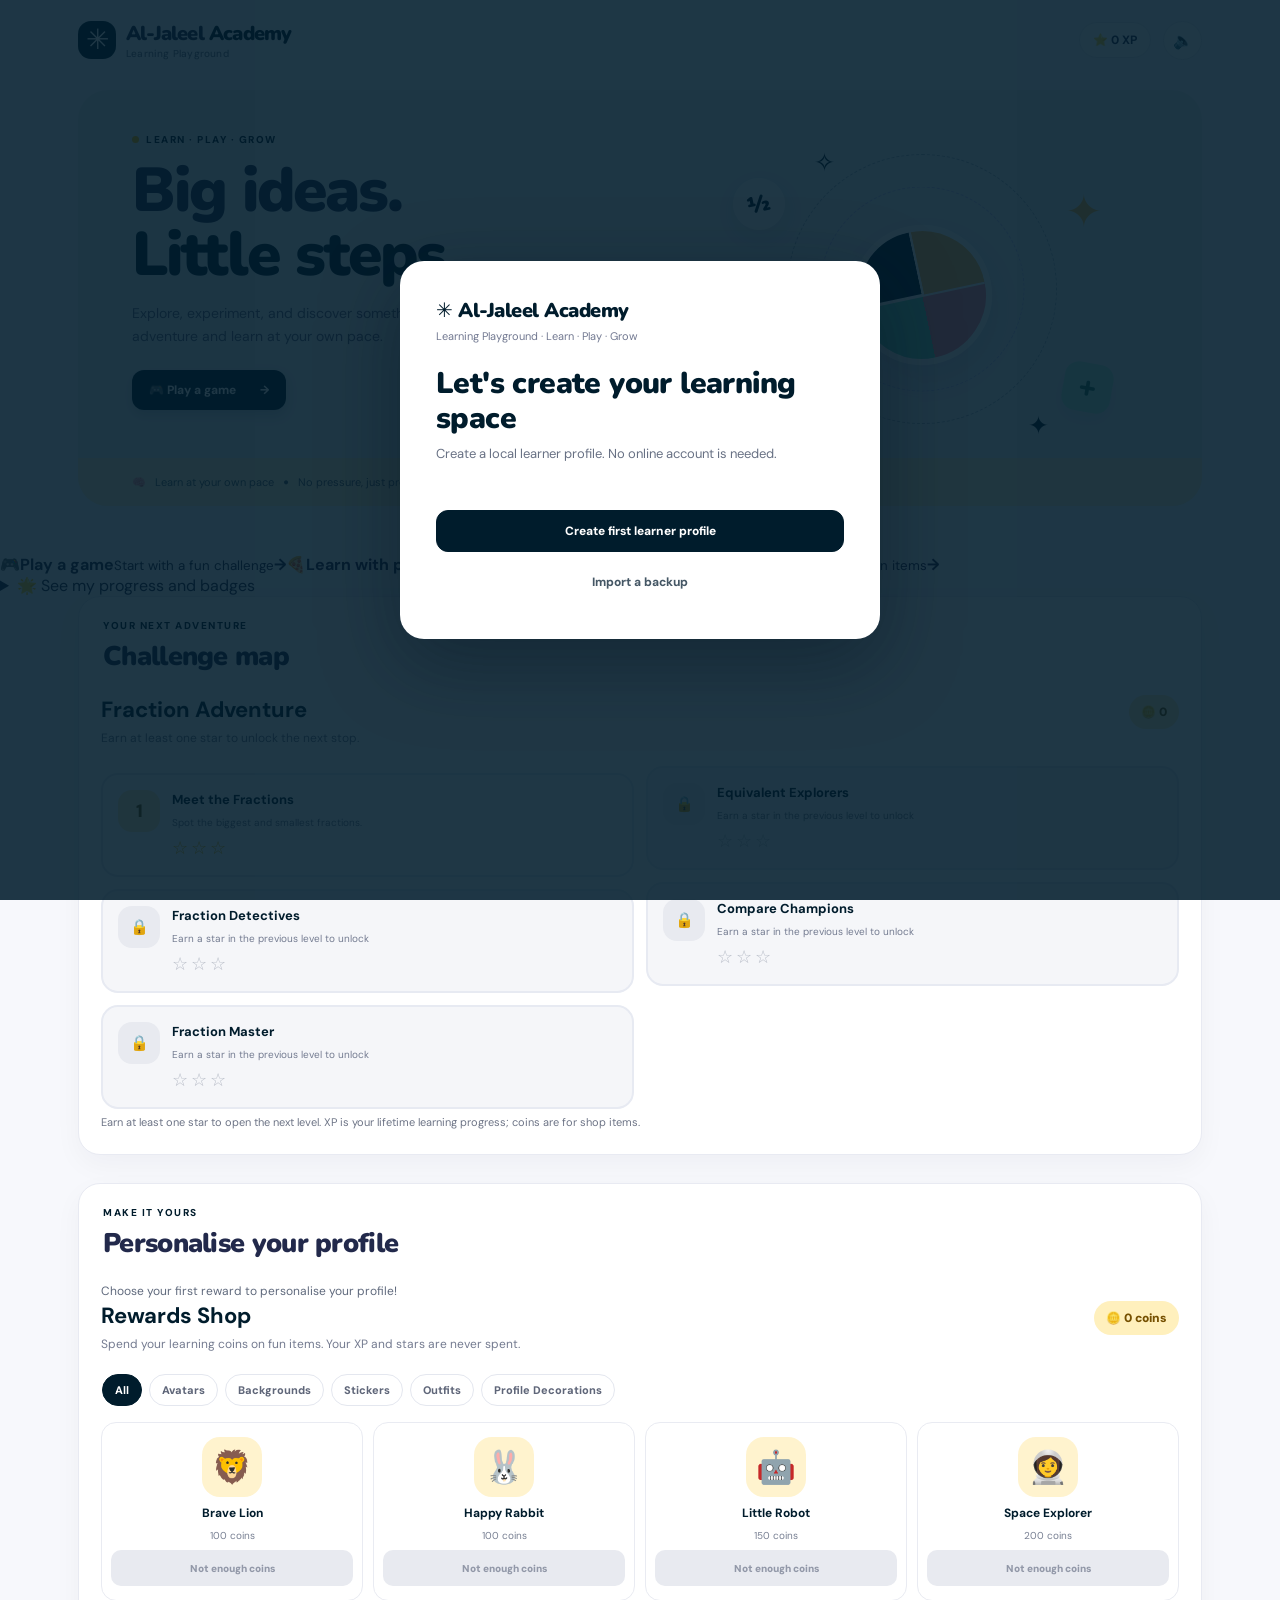
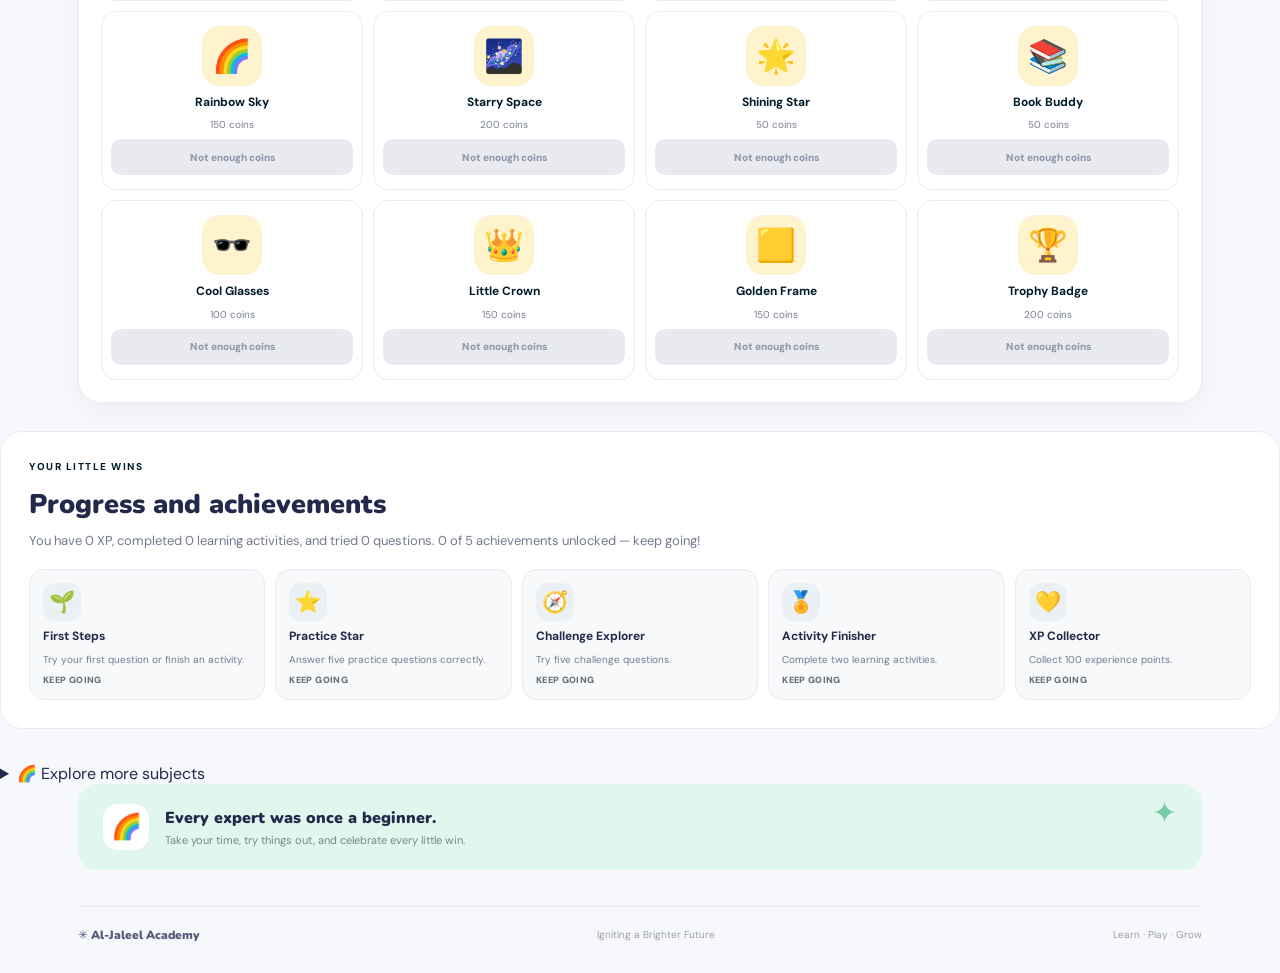
==== commit ae39e6f8: "Make the home screen child-first with direct game actions" ====
--- a/index.html
+++ b/index.html
@@ -32,24 +32,26 @@
         <p class="eyebrow"><span class="eyebrow-dot"></span> LEARN · PLAY · GROW</p>
         <h1 id="welcome-title">Big ideas.<br><span>Little steps.</span></h1>
         <p>Explore, experiment, and discover something new. Choose an adventure and learn at your own pace.</p>
-        <a class="primary-button hero-button" href="./modules/fractions/">Start learning <span aria-hidden="true">→</span></a>
+        <a class="primary-button hero-button" href="./modules/fractions/?level=fraction-1">🎮 Play a game <span aria-hidden="true">→</span></a>
       </div>
       <div class="hero-art" aria-hidden="true"><div class="orbit orbit-one"></div><div class="orbit orbit-two"></div><div class="floating-shape shape-circle">½</div><div class="floating-shape shape-star">✦</div><div class="fraction-pie"><span></span><span></span><span></span><span></span></div><div class="floating-shape shape-square">+</div><div class="floating-shape shape-triangle">÷</div><div class="hero-spark spark-one">✧</div><div class="hero-spark spark-two">✦</div></div>
       <div class="hero-bottom"><span>🧠</span> Learn at your own pace <span class="hero-bottom-dot">•</span> No pressure, just progress!</div>
     </section>
+    <section class="kid-quick-start" aria-label="Choose what to do"><a class="kid-action-card kid-play" href="./modules/fractions/?level=fraction-1"><span class="kid-action-emoji">🎮</span><span><strong>Play a game</strong><small>Start with a fun challenge</small></span><b aria-hidden="true">→</b></a><a class="kid-action-card kid-learn" href="./modules/fractions/"><span class="kid-action-emoji">🍕</span><span><strong>Learn with pictures</strong><small>Explore fractions step by step</small></span><b aria-hidden="true">→</b></a><a class="kid-action-card kid-rewards" href="#rewards-shop"><span class="kid-action-emoji">🎁</span><span><strong>My rewards</strong><small>See coins and fun items</small></span><b aria-hidden="true">→</b></a></section>
+    <details class="parent-progress"><summary>🌟 See my progress and badges</summary>
     <section class="dashboard-summary" aria-label="Your learning progress">
       <div><span class="summary-icon">🌟</span><div><strong id="dashboard-points">0</strong><span>Total XP earned</span></div></div>
       <div><span class="summary-icon">🎯</span><div><strong id="dashboard-practice">0</strong><span>Practice questions tried</span></div></div>
       <div><span class="summary-icon">🏆</span><div><strong id="dashboard-challenges">0</strong><span>Challenges attempted</span></div></div>
     </section>
-    <section class="gamification-panel" aria-labelledby="adventure-section-title"><div class="section-heading"><div><p class="eyebrow">YOUR NEXT ADVENTURE</p><h2 id="adventure-section-title">Challenge map</h2></div></div><div id="challenge-map"></div><p class="gamification-note">Earn at least one star to open the next level. XP is your lifetime learning progress; coins are for shop items.</p></section>
-    <section class="gamification-panel" aria-labelledby="shop-section-title"><div class="section-heading"><div><p class="eyebrow">MAKE IT YOURS</p><h2 id="shop-section-title">Personalise your profile</h2></div></div><div id="equipped-rewards"></div><div id="rewards-shop"></div></section>
+    </details>
+    <section class="gamification-panel kid-adventure-panel" aria-labelledby="adventure-section-title"><div class="section-heading"><div><p class="eyebrow">YOUR NEXT ADVENTURE</p><h2 id="adventure-section-title">Challenge map</h2></div></div><div id="challenge-map"></div><p class="gamification-note">Earn at least one star to open the next level. XP is your lifetime learning progress; coins are for shop items.</p></section>
+    <section class="gamification-panel kid-rewards-panel" id="my-rewards" aria-labelledby="shop-section-title"><div class="section-heading"><div><p class="eyebrow">MAKE IT YOURS</p><h2 id="shop-section-title">Personalise your profile</h2></div></div><div id="equipped-rewards"></div><div id="rewards-shop"></div></section>
     <section class="learning-achievements" aria-labelledby="achievements-title">
       <div class="achievements-heading"><p class="eyebrow">YOUR LITTLE WINS</p><h2 id="achievements-title">Progress and achievements</h2><p id="progress-summary" aria-live="polite">Every question you try is a step forward.</p></div>
       <div class="achievement-grid" id="achievement-grid" aria-label="Learning achievements"></div>
     </section>
-    <section class="section-heading" aria-labelledby="path-title"><div><p class="eyebrow">PICK YOUR PATH</p><h2 id="path-title">Choose a subject</h2></div><a class="coming-label" href="./subjects/">Explore all subjects <span aria-hidden="true">→</span></a></section>
-    <section class="catalog-grid home-catalog-grid" data-catalog-view="subjects" aria-label="Learning subjects"></section>
+    <details class="more-subjects"><summary>🌈 Explore more subjects</summary><section class="section-heading" aria-labelledby="path-title"><div><p class="eyebrow">PICK YOUR PATH</p><h2 id="path-title">Choose a subject</h2></div><a class="coming-label" href="./subjects/">Explore all subjects <span aria-hidden="true">→</span></a></section><section class="catalog-grid home-catalog-grid" data-catalog-view="subjects" aria-label="Learning subjects"></section></details>
     <section class="encouragement-strip"><div class="encourage-icon">🌈</div><div><h3>Every expert was once a beginner.</h3><p>Take your time, try things out, and celebrate every little win.</p></div><span class="encourage-spark" aria-hidden="true">✦</span></section>
   </main>
   <footer class="site-footer"><a class="footer-brand" href="./">✳ Al-Jaleel Academy</a><span>Igniting a Brighter Future</span><span>Learn · Play · Grow</span></footer>
--- a/gamification.css
+++ b/gamification.css
@@ -1 +1,5 @@
-.gamification-panel{max-width:1124px;margin:0 auto 28px;padding:22px;background:#fff;border:1px solid #e8eaf2;border-radius:22px;box-shadow:0 10px 28px #001c2c0a}.adventure-heading,.shop-heading{display:flex;justify-content:space-between;align-items:flex-start;gap:14px;margin-bottom:18px}.adventure-heading h3,.shop-heading h3{font-size:22px;margin:0 0 5px;color:#001c2c}.adventure-heading p,.shop-heading p{font-size:12px;line-height:1.6;color:#747b90;margin:0}.coin-balance{white-space:nowrap;border-radius:999px;background:#fff0bd;color:#765000;padding:9px 12px;font-weight:900;font-size:12px}.adventure-path{display:grid;grid-template-columns:repeat(2,minmax(0,1fr));gap:12px;position:relative}.adventure-level{position:relative;display:grid;grid-template-columns:42px minmax(0,1fr);align-items:center;column-gap:12px;row-gap:4px;text-align:left;padding:15px;border:2px solid #e7eaf2;border-radius:17px;background:#fff;min-width:0;cursor:pointer;transition:transform .15s,border-color .15s}.adventure-level:nth-child(odd){transform:translateY(7px)}.adventure-level:hover:not(:disabled){border-color:#fbba00;transform:translateY(-1px)}.adventure-level.is-complete{border-color:#5dc6a2;background:#f2fff9}.adventure-level.is-locked{background:#f5f6f9;color:#9298a8;cursor:not-allowed}.adventure-number{grid-row:span 2;display:grid;place-items:center;width:42px;height:42px;border-radius:14px;background:#fff0bd;color:#765000;font-weight:1000;font-size:18px}.is-locked .adventure-number{background:#e8eaf0;color:#858b9a;font-size:15px}.adventure-level strong{font-size:13px;line-height:1.3;color:#001c2c}.adventure-level small{font-size:10px;line-height:1.4;color:#737b90}.adventure-stars{grid-column:2;color:#f3b500;letter-spacing:3px;font-size:18px;white-space:nowrap}.is-locked .adventure-stars{color:#b8bdc8}.shop-filters{display:flex;gap:7px;overflow-x:auto;padding:2px 1px 12px;margin-bottom:4px}.shop-filter{border:1px solid #e4e7ef;border-radius:999px;padding:8px 12px;background:#fff;color:#5f6679;font-size:11px;font-weight:800;white-space:nowrap}.shop-filter.is-active{background:#001c2c;color:#fff;border-color:#001c2c}.reward-grid{display:grid;grid-template-columns:repeat(4,minmax(0,1fr));gap:10px}.reward-card{display:flex;flex-direction:column;align-items:center;text-align:center;gap:8px;min-width:0;padding:14px 9px;border:1px solid #e9ebf2;border-radius:15px;background:#fff}.reward-icon{display:grid;place-items:center;width:60px;height:60px;border-radius:18px;background:#fff3ce;font-size:32px}.reward-card strong{font-size:12px;line-height:1.35;color:#001c2c}.reward-card small{font-size:10px;color:#777f92}.reward-button{margin-top:auto;width:100%;min-height:36px;border:0;border-radius:10px;background:#001c2c;color:white;font-size:10px;font-weight:900;padding:8px 6px}.reward-button:disabled{background:#e8eaf0;color:#9298a8}.equipped-summary{font-size:12px;line-height:1.6;color:#606a7d;margin:8px 0 0}.gamification-note{font-size:11px;color:#6d7486;line-height:1.6;margin:12px 0 0}@media(max-width:760px){.gamification-panel{margin-left:16px;margin-right:16px;padding:18px 14px}.reward-grid{grid-template-columns:repeat(2,minmax(0,1fr))}.adventure-path{grid-template-columns:1fr}.adventure-level:nth-child(odd){transform:none}.adventure-heading h3,.shop-heading h3{font-size:19px}.reward-icon{width:54px;height:54px}.shop-heading{flex-direction:column}.coin-balance{align-self:flex-start}}+.gamification-panel{max-width:1124px;margin:0 auto 28px;padding:22px;background:#fff;border:1px solid #e8eaf2;border-radius:22px;box-shadow:0 10px 28px #001c2c0a}.adventure-heading,.shop-heading{display:flex;justify-content:space-between;align-items:flex-start;gap:14px;margin-bottom:18px}.adventure-heading h3,.shop-heading h3{font-size:22px;margin:0 0 5px;color:#001c2c}.adventure-heading p,.shop-heading p{font-size:12px;line-height:1.6;color:#747b90;margin:0}.coin-balance{white-space:nowrap;border-radius:999px;background:#fff0bd;color:#765000;padding:9px 12px;font-weight:900;font-size:12px}.adventure-path{display:grid;grid-template-columns:repeat(2,minmax(0,1fr));gap:12px;position:relative}.adventure-level{position:relative;display:grid;grid-template-columns:42px minmax(0,1fr);align-items:center;column-gap:12px;row-gap:4px;text-align:left;padding:15px;border:2px solid #e7eaf2;border-radius:17px;background:#fff;min-width:0;cursor:pointer;transition:transform .15s,border-color .15s}.adventure-level:nth-child(odd){transform:translateY(7px)}.adventure-level:hover:not(:disabled){border-color:#fbba00;transform:translateY(-1px)}.adventure-level.is-complete{border-color:#5dc6a2;background:#f2fff9}.adventure-level.is-locked{background:#f5f6f9;color:#9298a8;cursor:not-allowed}.adventure-number{grid-row:span 2;display:grid;place-items:center;width:42px;height:42px;border-radius:14px;background:#fff0bd;color:#765000;font-weight:1000;font-size:18px}.is-locked .adventure-number{background:#e8eaf0;color:#858b9a;font-size:15px}.adventure-level strong{font-size:13px;line-height:1.3;color:#001c2c}.adventure-level small{font-size:10px;line-height:1.4;color:#737b90}.adventure-stars{grid-column:2;color:#f3b500;letter-spacing:3px;font-size:18px;white-space:nowrap}.is-locked .adventure-stars{color:#b8bdc8}.shop-filters{display:flex;gap:7px;overflow-x:auto;padding:2px 1px 12px;margin-bottom:4px}.shop-filter{border:1px solid #e4e7ef;border-radius:999px;padding:8px 12px;background:#fff;color:#5f6679;font-size:11px;font-weight:800;white-space:nowrap}.shop-filter.is-active{background:#001c2c;color:#fff;border-color:#001c2c}.reward-grid{display:grid;grid-template-columns:repeat(4,minmax(0,1fr));gap:10px}.reward-card{display:flex;flex-direction:column;align-items:center;text-align:center;gap:8px;min-width:0;padding:14px 9px;border:1px solid #e9ebf2;border-radius:15px;background:#fff}.reward-icon{display:grid;place-items:center;width:60px;height:60px;border-radius:18px;background:#fff3ce;font-size:32px}.reward-card strong{font-size:12px;line-height:1.35;color:#001c2c}.reward-card small{font-size:10px;color:#777f92}.reward-button{margin-top:auto;width:100%;min-height:36px;border:0;border-radius:10px;background:#001c2c;color:white;font-size:10px;font-weight:900;padding:8px 6px}.reward-button:disabled{background:#e8eaf0;color:#9298a8}.equipped-summary{font-size:12px;line-height:1.6;color:#606a7d;margin:8px 0 0}.gamification-note{font-size:11px;color:#6d7486;line-height:1.6;margin:12px 0 0}@media(max-width:760px){.gamification-panel{margin-left:16px;margin-right:16px;padding:18px 14px}.reward-grid{grid-template-columns:repeat(2,minmax(0,1fr))}.adventure-path{grid-template-columns:1fr}.adventure-level:nth-child(odd){transform:none}.adventure-heading h3,.shop-heading h3{font-size:19px}.reward-icon{width:54px;height:54px}.shop-heading{flex-direction:column}.coin-balance{align-self:flex-start}}
+.learner-chip-avatar.has-custom-avatar{font-size:20px;line-height:1}.learner-chip-extra{display:inline-grid;place-items:center;min-width:18px;height:18px;padding:1px;border-radius:50%;background:#fff0bd;font-size:12px;line-height:1;margin-left:-6px;border:1px solid #fff}.learner-chip-extra.decoration{background:#fff0bd;box-shadow:0 0 0 2px #d9a900}.learner-chip-extra.outfit{background:#e6f5ff}.learner-chip-extra.sticker{background:#e5fbf1}
+body[data-playground-background="background-rainbow"] .hero-card,body[data-playground-background="background-rainbow"] .module-page-intro{background:linear-gradient(125deg,#fff1c6,#ffe4f0,#e3f6ff)}
+body[data-playground-background="background-space"] .hero-card,body[data-playground-background="background-space"] .module-page-intro{background:linear-gradient(125deg,#001c2c,#243b67);color:#fff}
+body[data-playground-background="background-space"] .hero-card h1,body[data-playground-background="background-space"] .hero-copy>p,body[data-playground-background="background-space"] .module-page-intro h1,body[data-playground-background="background-space"] .module-page-intro p{color:#fff}
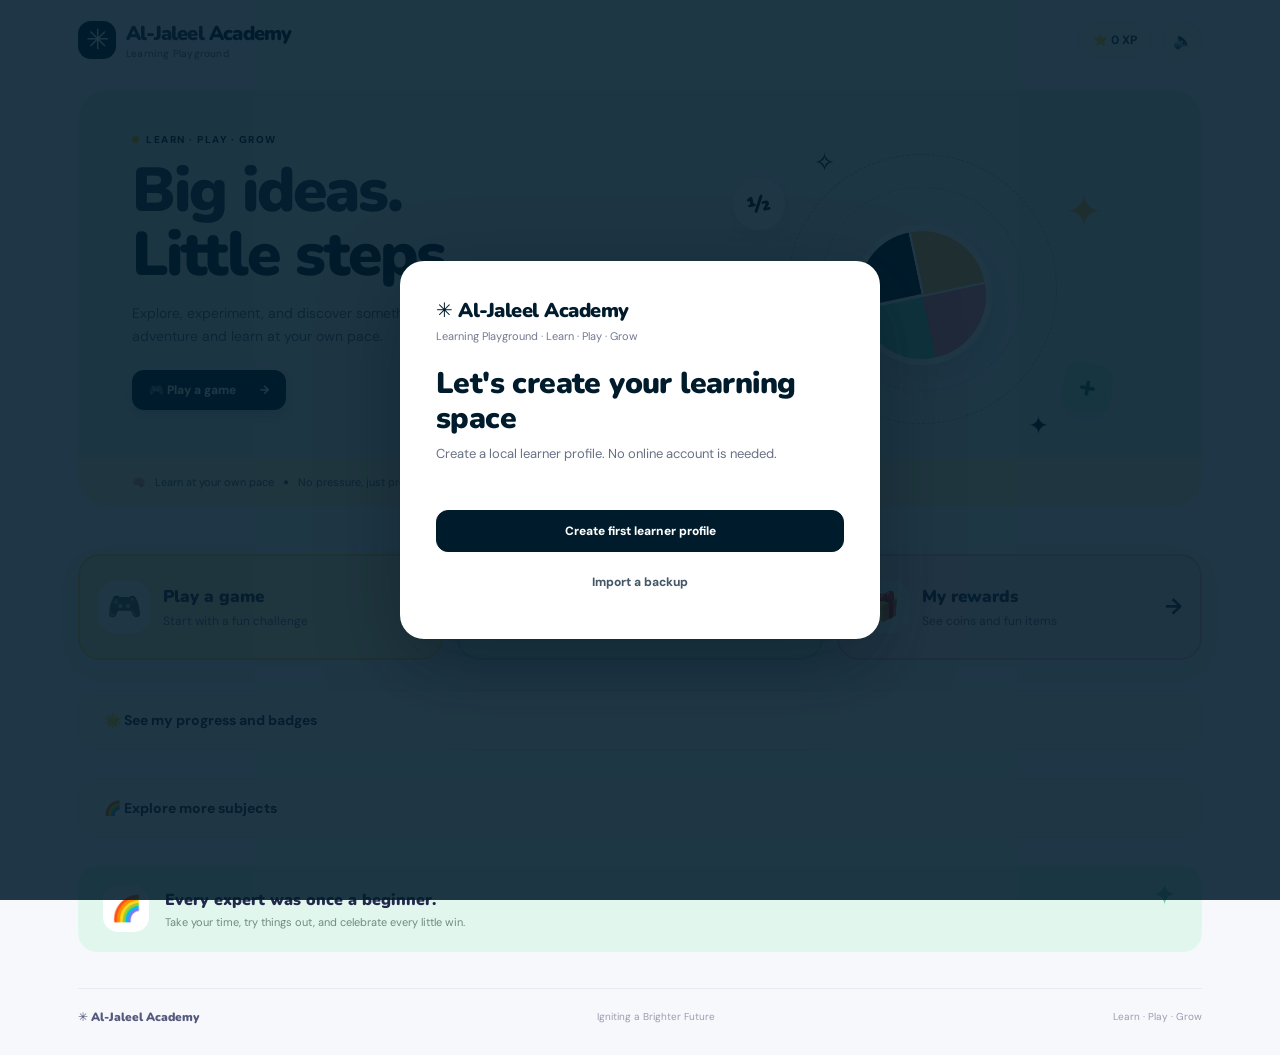
==== commit 2521bea6: "Wire kid-friendly navigation and simplify learner page layout" ====
--- a/index.html
+++ b/index.html
@@ -10,12 +10,14 @@
   <link rel="icon" href="data:image/svg+xml,%3Csvg xmlns='http://www.w3.org/2000/svg' viewBox='0 0 100 100'%3E%3Ctext y='.9em' font-size='90'%3E%F0%9F%A7%A9%3C/text%3E%3C/svg%3E">
   <link rel="stylesheet" href="./styles.css">
   <link rel="stylesheet" href="./gamification.css">
+  <link rel="stylesheet" href="./kid-navigation.css">
   <link rel="stylesheet" href="./catalog.css">
   <script src="./data/learning-catalog.js" defer></script>
   <script src="./catalog.js" defer></script>
   <script src="./learner-profiles.js" defer></script>
   <script src="./data/gamification.js" defer></script>
   <script src="./gamification.js" defer></script>
+  <script src="./kid-navigation.js" defer></script>
   <script src="./app.js" defer></script>
   <script src="./progress-dashboard.js" defer></script>
   <link rel="stylesheet" href="./learner-profiles.css">
@@ -44,13 +46,13 @@
       <div><span class="summary-icon">🎯</span><div><strong id="dashboard-practice">0</strong><span>Practice questions tried</span></div></div>
       <div><span class="summary-icon">🏆</span><div><strong id="dashboard-challenges">0</strong><span>Challenges attempted</span></div></div>
     </section>
-    </details>
     <section class="gamification-panel kid-adventure-panel" aria-labelledby="adventure-section-title"><div class="section-heading"><div><p class="eyebrow">YOUR NEXT ADVENTURE</p><h2 id="adventure-section-title">Challenge map</h2></div></div><div id="challenge-map"></div><p class="gamification-note">Earn at least one star to open the next level. XP is your lifetime learning progress; coins are for shop items.</p></section>
     <section class="gamification-panel kid-rewards-panel" id="my-rewards" aria-labelledby="shop-section-title"><div class="section-heading"><div><p class="eyebrow">MAKE IT YOURS</p><h2 id="shop-section-title">Personalise your profile</h2></div></div><div id="equipped-rewards"></div><div id="rewards-shop"></div></section>
     <section class="learning-achievements" aria-labelledby="achievements-title">
       <div class="achievements-heading"><p class="eyebrow">YOUR LITTLE WINS</p><h2 id="achievements-title">Progress and achievements</h2><p id="progress-summary" aria-live="polite">Every question you try is a step forward.</p></div>
       <div class="achievement-grid" id="achievement-grid" aria-label="Learning achievements"></div>
     </section>
+    </details>
     <details class="more-subjects"><summary>🌈 Explore more subjects</summary><section class="section-heading" aria-labelledby="path-title"><div><p class="eyebrow">PICK YOUR PATH</p><h2 id="path-title">Choose a subject</h2></div><a class="coming-label" href="./subjects/">Explore all subjects <span aria-hidden="true">→</span></a></section><section class="catalog-grid home-catalog-grid" data-catalog-view="subjects" aria-label="Learning subjects"></section></details>
     <section class="encouragement-strip"><div class="encourage-icon">🌈</div><div><h3>Every expert was once a beginner.</h3><p>Take your time, try things out, and celebrate every little win.</p></div><span class="encourage-spark" aria-hidden="true">✦</span></section>
   </main>
--- a/styles.css
+++ b/styles.css
@@ -125,3 +125,20 @@
 @media(max-width:760px){.achievement-grid{grid-template-columns:repeat(2,minmax(0,1fr))}.achievement-card:last-child{grid-column:span 2}}
 @media(max-width:420px){.learning-achievements{padding:16px 12px}.achievement-grid{gap:7px}.achievement-card{padding:10px}.achievement-card strong{font-size:11px}}
 @media(prefers-reduced-motion:reduce){.achievement-card,.achievement-icon{transition:none!important;animation:none!important}}
+
+/* Child-first navigation */
+.kid-quick-start{max-width:1124px;margin:0 auto 30px;display:grid;grid-template-columns:repeat(3,minmax(0,1fr));gap:14px}
+.kid-action-card{min-height:106px;display:flex;align-items:center;gap:13px;padding:18px;border-radius:22px;border:2px solid transparent;background:#fff;box-shadow:0 7px 22px #22294b0d;transition:transform .16s,box-shadow .16s}
+.kid-action-card:hover,.kid-big-button:hover{transform:translateY(-2px);box-shadow:0 12px 25px #22294b18}
+.kid-action-card>span:nth-child(2){display:grid;gap:5px;min-width:0;flex:1}.kid-action-card strong{font-family:'Nunito',sans-serif;font-size:17px;font-weight:900}.kid-action-card small{font-size:12px;color:#606682;line-height:1.35}.kid-action-card>b{font-size:22px}
+.kid-action-emoji{width:52px;height:52px;display:grid;place-items:center;flex-shrink:0;border-radius:17px;font-size:28px;background:#fff}
+.kid-play{background:#fff0c7;border-color:#f8d56f}.kid-learn{background:#e1f7ec;border-color:#a8e8c7}.kid-rewards{background:#fce4ed;border-color:#f5b7cf}
+.parent-progress,.more-subjects{max-width:1124px;margin:0 auto 28px;background:#fff;border:1px solid var(--line);border-radius:18px;padding:15px 20px}
+.parent-progress>summary,.more-subjects>summary{cursor:pointer;font-weight:800;font-size:14px;padding:5px;list-style:none}.parent-progress>summary::-webkit-details-marker,.more-subjects>summary::-webkit-details-marker{display:none}
+.parent-progress[open] .dashboard-summary{margin-top:16px}.parent-progress .learning-achievements{margin-top:20px}
+.kid-adventure-panel{border:2px solid #f5d67d!important;background:linear-gradient(140deg,#fffdf6,#fff)!important}
+.kid-rewards-panel{scroll-margin-top:18px}
+.kid-module-actions{display:flex;gap:12px;flex-wrap:wrap;margin-top:22px}
+.kid-big-button{min-height:54px;display:inline-flex;align-items:center;justify-content:center;gap:8px;padding:13px 19px;border-radius:16px;border:2px solid transparent;font-weight:900;font-size:15px;transition:transform .16s,box-shadow .16s}
+.kid-module-actions .kid-play{color:#4b3500}.kid-module-actions .kid-learn{color:#075c3b}.kid-module-actions .kid-rewards{color:#8b244c}
+@media(max-width:700px){.kid-quick-start{grid-template-columns:1fr;gap:10px;padding:0 14px}.kid-action-card{min-height:82px;padding:13px 15px}.kid-action-emoji{width:48px;height:48px}.kid-action-card strong{font-size:16px}.parent-progress,.more-subjects{margin-left:14px;margin-right:14px}.kid-module-actions{display:grid;grid-template-columns:1fr}.kid-big-button{width:100%;min-height:58px;font-size:16px}.hero-card{margin-left:12px;margin-right:12px}}
--- a/gamification.css
+++ b/gamification.css
@@ -3,3 +3,10 @@
 body[data-playground-background="background-rainbow"] .hero-card,body[data-playground-background="background-rainbow"] .module-page-intro{background:linear-gradient(125deg,#fff1c6,#ffe4f0,#e3f6ff)}
 body[data-playground-background="background-space"] .hero-card,body[data-playground-background="background-space"] .module-page-intro{background:linear-gradient(125deg,#001c2c,#243b67);color:#fff}
 body[data-playground-background="background-space"] .hero-card h1,body[data-playground-background="background-space"] .hero-copy>p,body[data-playground-background="background-space"] .module-page-intro h1,body[data-playground-background="background-space"] .module-page-intro p{color:#fff}
+
+/* Easier-to-scan adventure buttons for young learners */
+.adventure-level{min-height:142px;padding:16px 12px;border-radius:22px;gap:8px;box-shadow:0 5px 0 #001c2c12}
+.adventure-level .adventure-number{width:48px;height:48px;font-size:23px;border-radius:16px}
+.adventure-level strong{font-size:15px;line-height:1.25}.adventure-level small{font-size:12px;line-height:1.35}.adventure-stars{font-size:20px;letter-spacing:2px}
+.adventure-level:not(.is-locked){cursor:pointer}.adventure-level:not(.is-locked):active{transform:translateY(2px);box-shadow:none}
+@media(max-width:560px){.adventure-path{grid-template-columns:repeat(2,minmax(0,1fr))}.adventure-level{min-height:148px}.adventure-heading{align-items:flex-start;gap:10px}.adventure-heading h3{font-size:19px}}
--- a/kid-navigation.css
+++ b/kid-navigation.css
@@ -0,0 +1,6 @@
+/* Kid-friendly navigation enhancements */
+.kid-quick-start{isolation:isolate}
+.kid-action-card:focus-visible,.kid-big-button:focus-visible{outline:4px solid #001c2c;outline-offset:3px}
+.kid-action-card:active,.kid-big-button:active{transform:translateY(1px)}
+.kid-adventure-panel .gamification-note{font-weight:700;color:#51431b}
+@media(prefers-reduced-motion:reduce){.kid-action-card,.kid-big-button{transition:none}html{scroll-behavior:auto}}
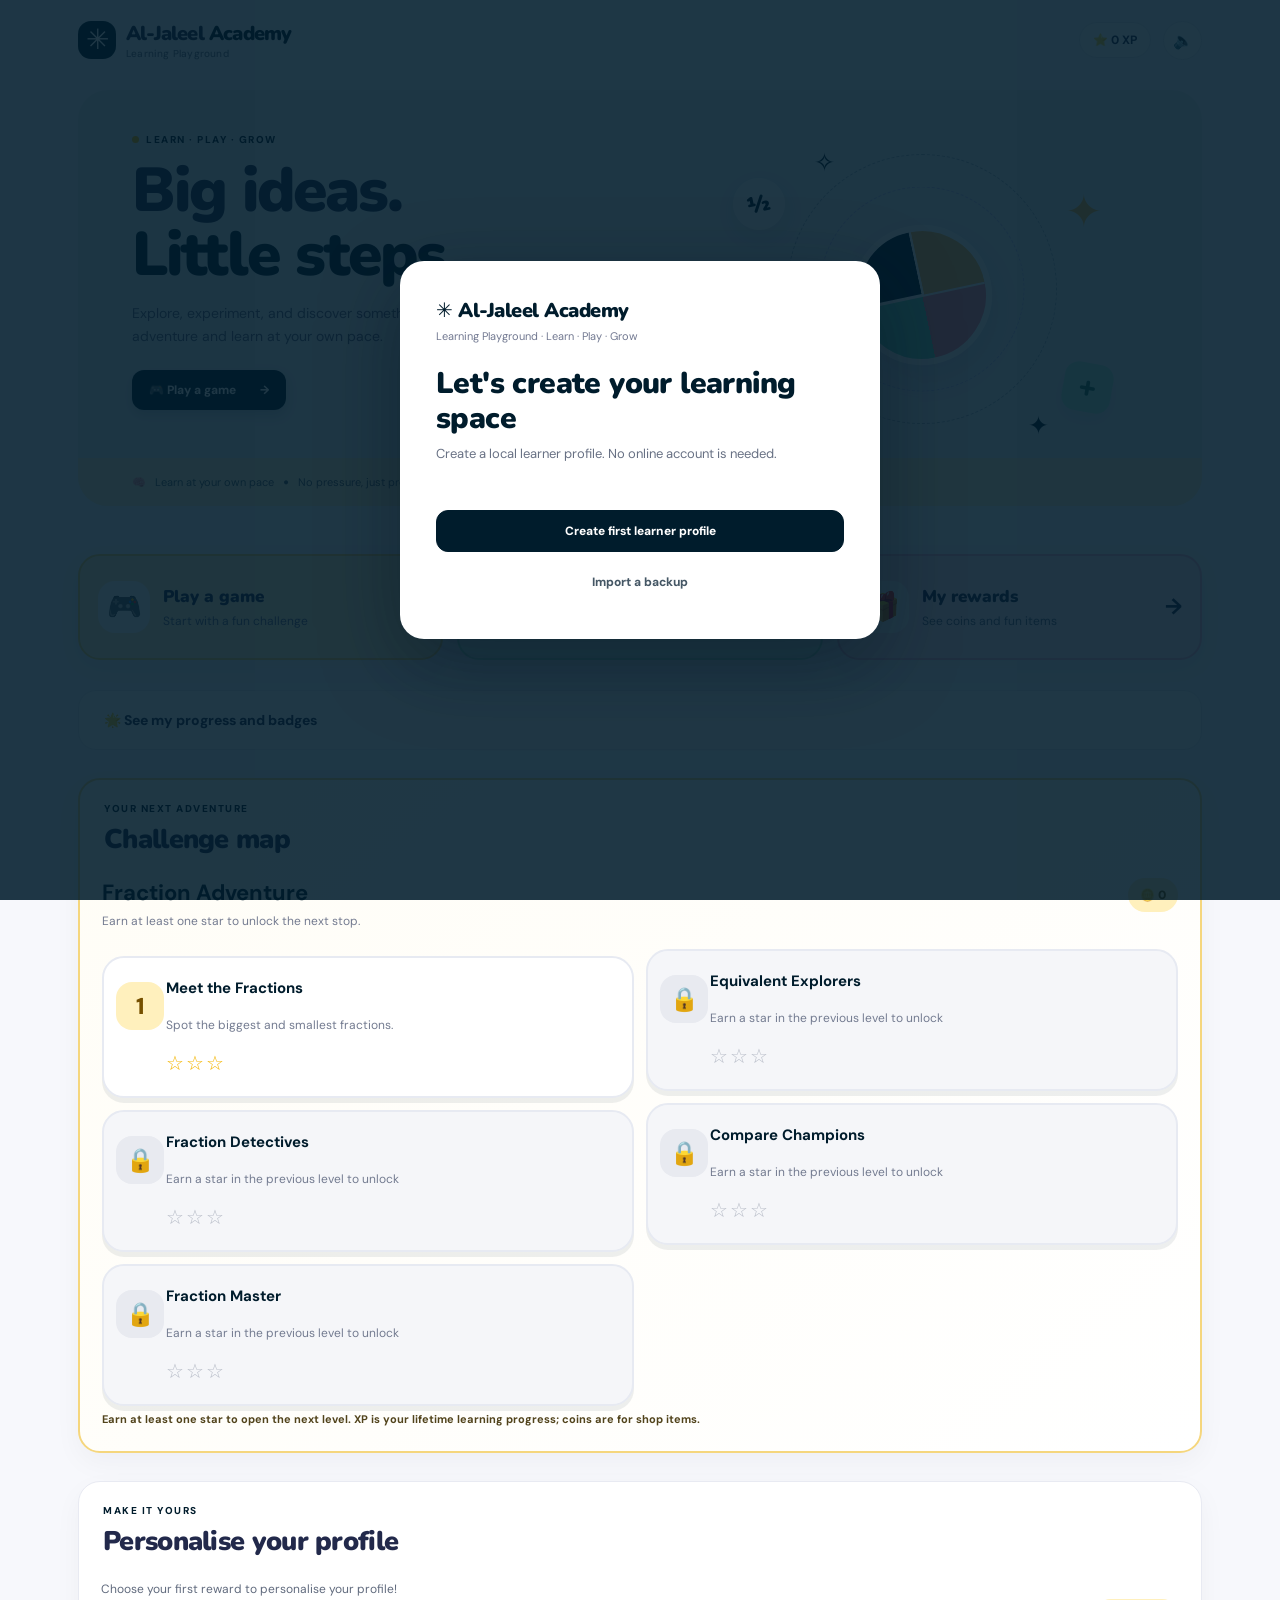
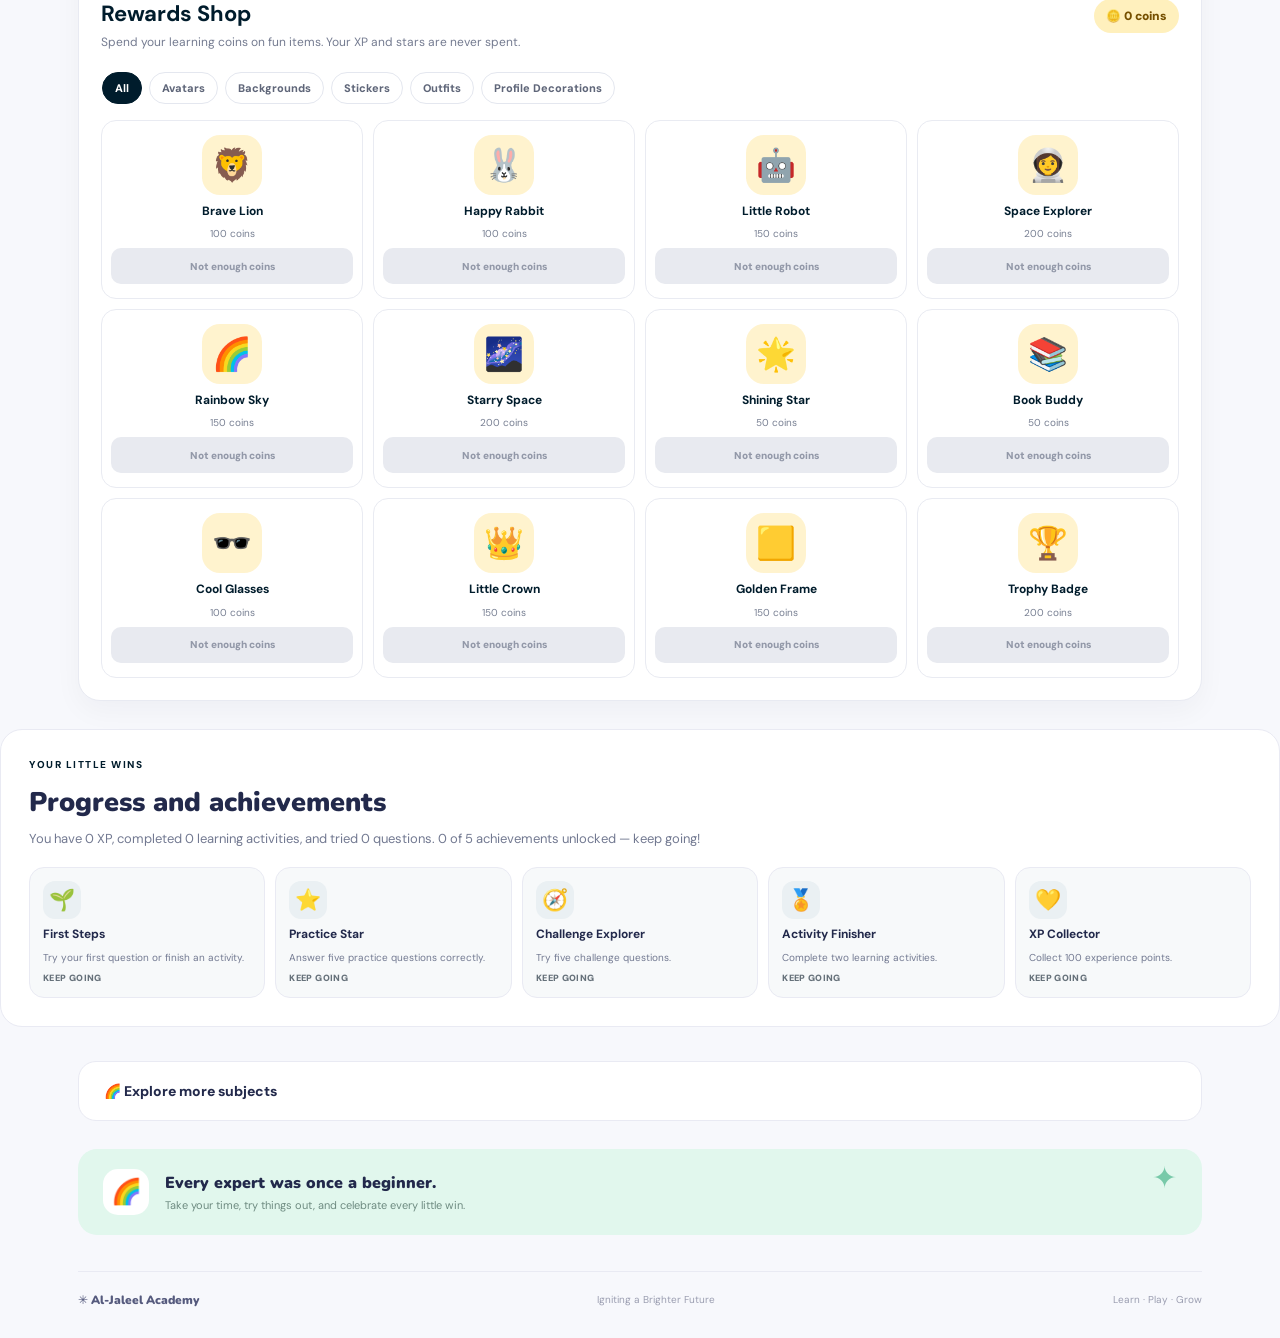
==== commit 71dca51e: "Keep adventure map and rewards visible outside progress details" ====
--- a/index.html
+++ b/index.html
@@ -46,13 +46,13 @@
       <div><span class="summary-icon">🎯</span><div><strong id="dashboard-practice">0</strong><span>Practice questions tried</span></div></div>
       <div><span class="summary-icon">🏆</span><div><strong id="dashboard-challenges">0</strong><span>Challenges attempted</span></div></div>
     </section>
+    </details>
     <section class="gamification-panel kid-adventure-panel" aria-labelledby="adventure-section-title"><div class="section-heading"><div><p class="eyebrow">YOUR NEXT ADVENTURE</p><h2 id="adventure-section-title">Challenge map</h2></div></div><div id="challenge-map"></div><p class="gamification-note">Earn at least one star to open the next level. XP is your lifetime learning progress; coins are for shop items.</p></section>
     <section class="gamification-panel kid-rewards-panel" id="my-rewards" aria-labelledby="shop-section-title"><div class="section-heading"><div><p class="eyebrow">MAKE IT YOURS</p><h2 id="shop-section-title">Personalise your profile</h2></div></div><div id="equipped-rewards"></div><div id="rewards-shop"></div></section>
     <section class="learning-achievements" aria-labelledby="achievements-title">
       <div class="achievements-heading"><p class="eyebrow">YOUR LITTLE WINS</p><h2 id="achievements-title">Progress and achievements</h2><p id="progress-summary" aria-live="polite">Every question you try is a step forward.</p></div>
       <div class="achievement-grid" id="achievement-grid" aria-label="Learning achievements"></div>
     </section>
-    </details>
     <details class="more-subjects"><summary>🌈 Explore more subjects</summary><section class="section-heading" aria-labelledby="path-title"><div><p class="eyebrow">PICK YOUR PATH</p><h2 id="path-title">Choose a subject</h2></div><a class="coming-label" href="./subjects/">Explore all subjects <span aria-hidden="true">→</span></a></section><section class="catalog-grid home-catalog-grid" data-catalog-view="subjects" aria-label="Learning subjects"></section></details>
     <section class="encouragement-strip"><div class="encourage-icon">🌈</div><div><h3>Every expert was once a beginner.</h3><p>Take your time, try things out, and celebrate every little win.</p></div><span class="encourage-spark" aria-hidden="true">✦</span></section>
   </main>
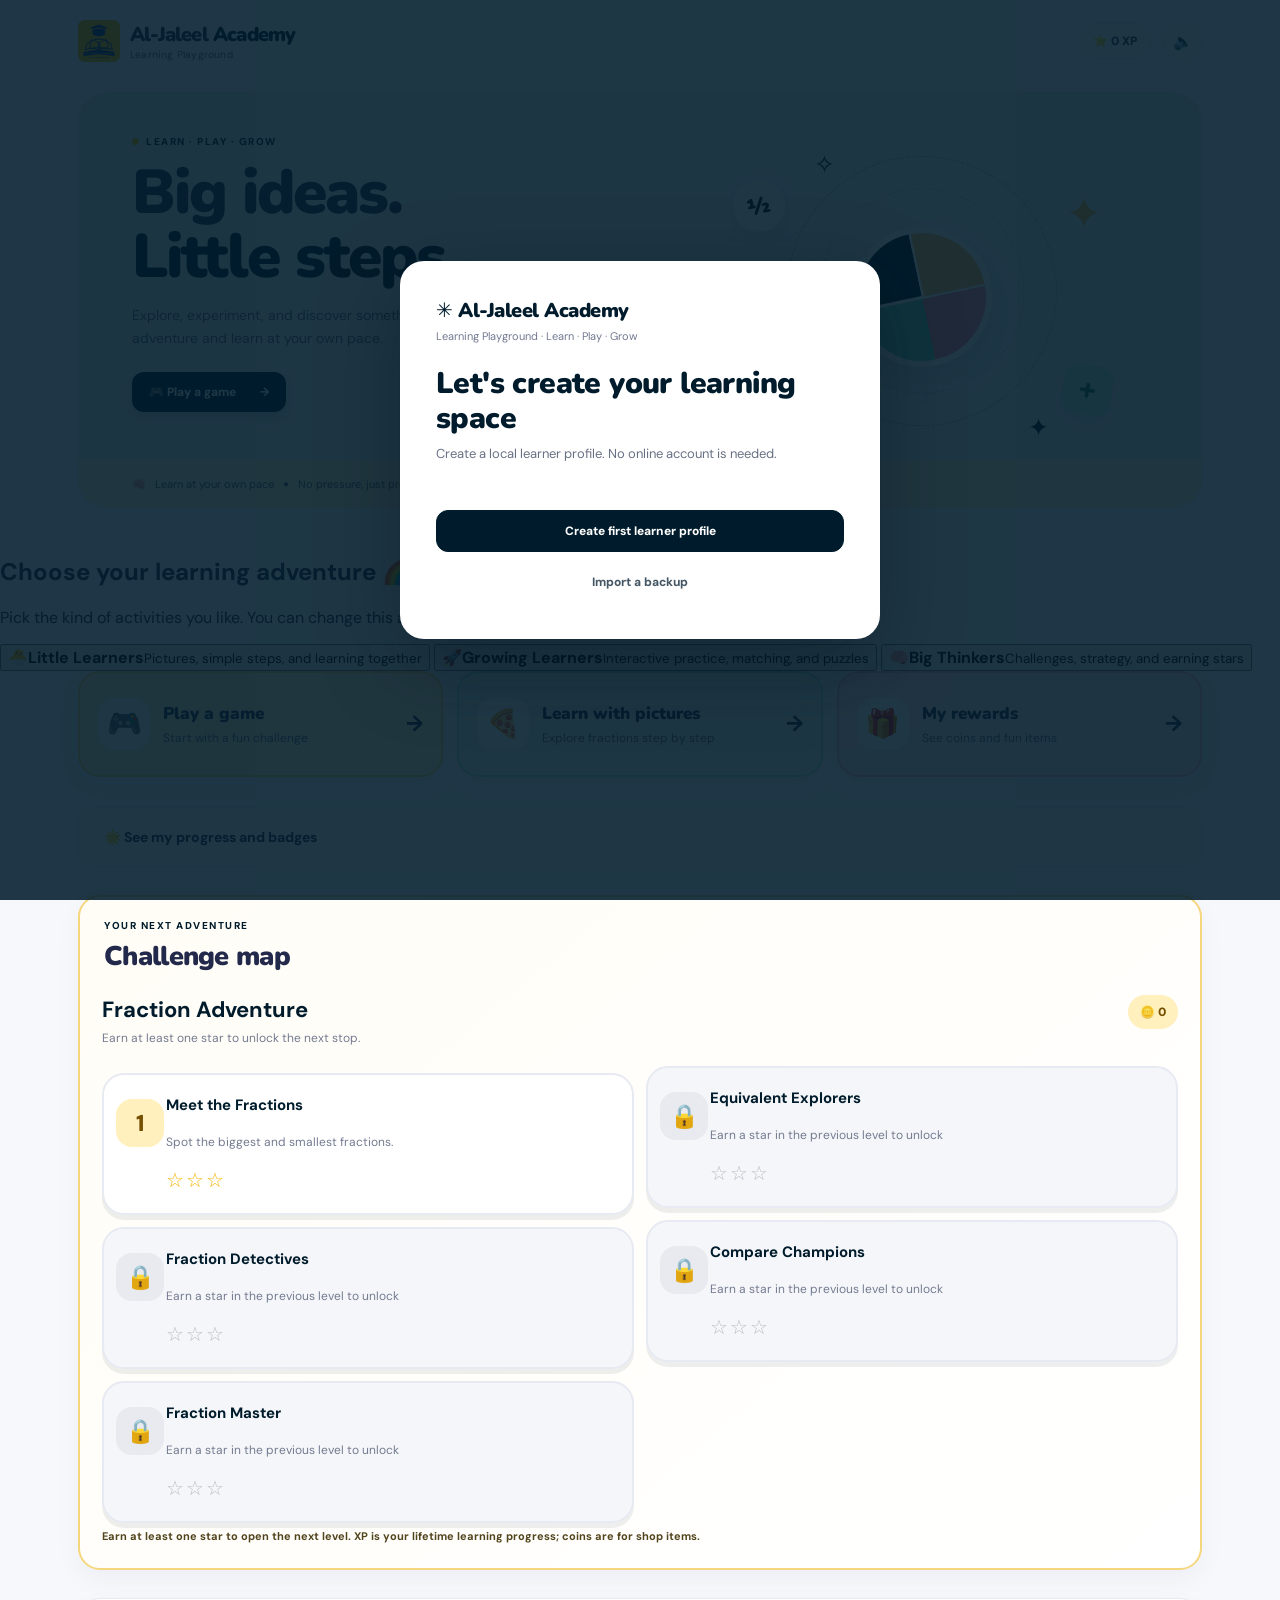
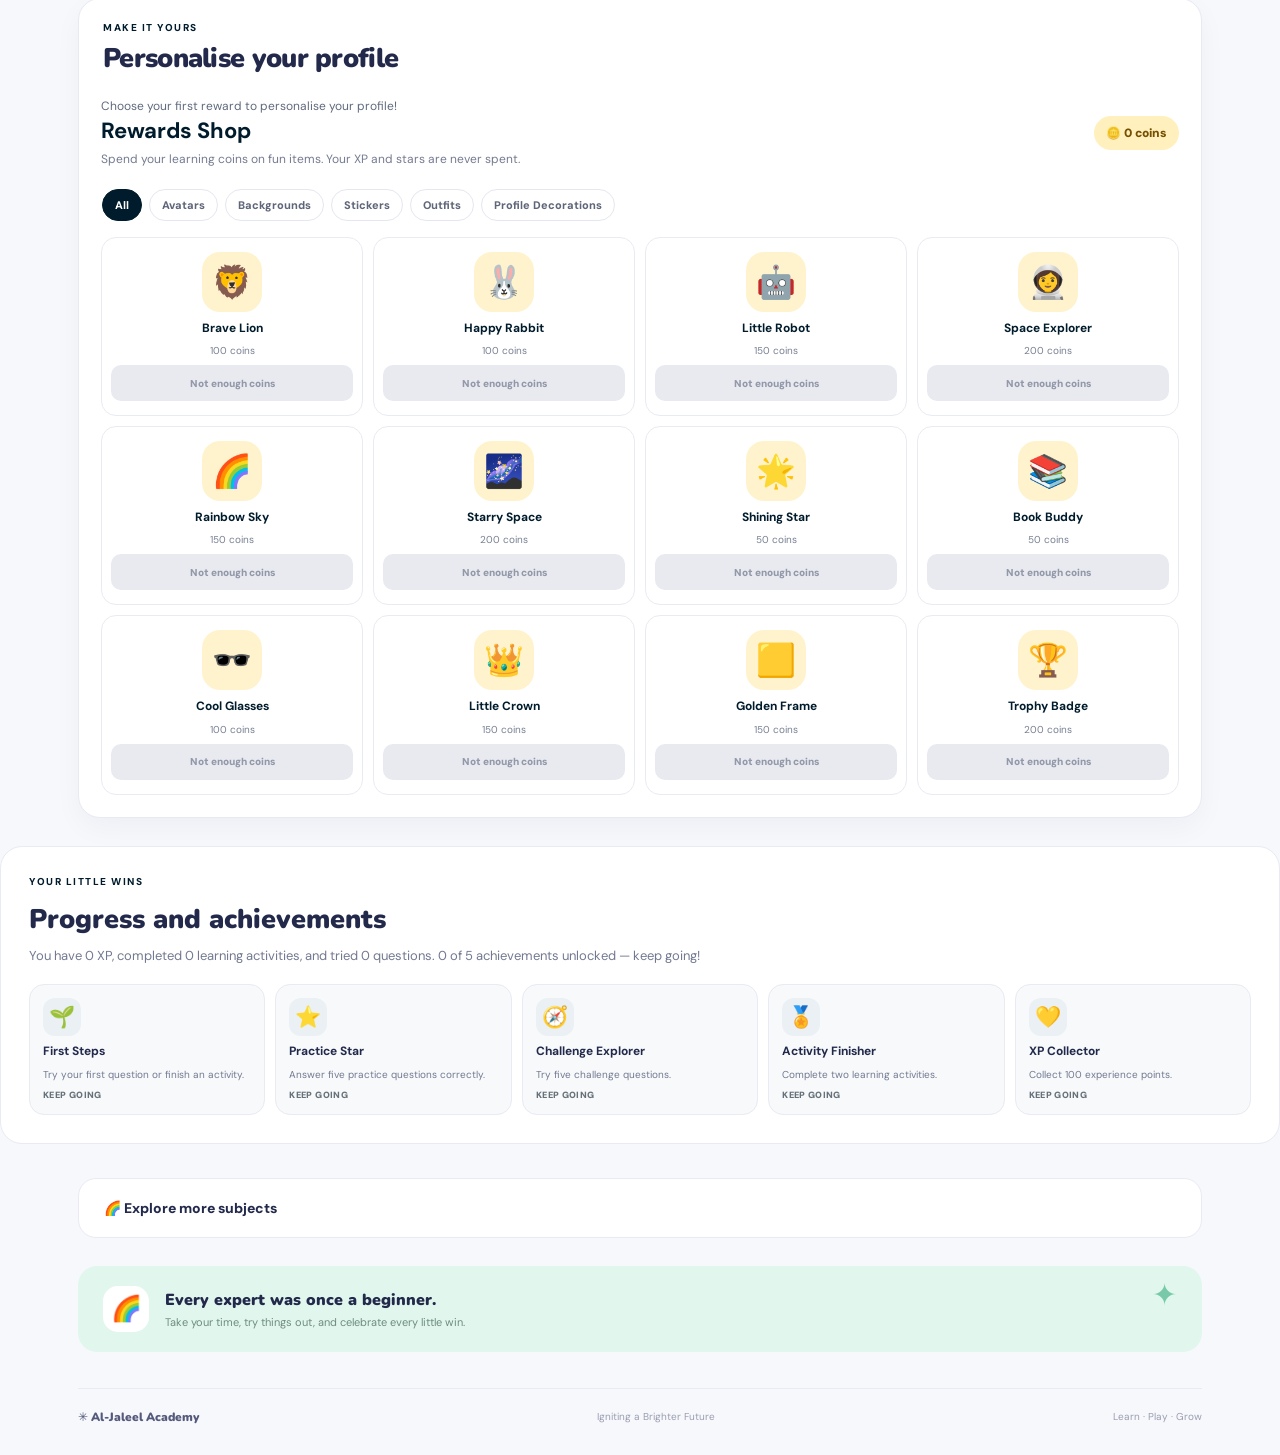
==== commit 93d574a4: "Add school branding and age-appropriate learning paths to home" ====
--- a/index.html
+++ b/index.html
@@ -7,7 +7,7 @@
   <meta name="description" content="A playful learning playground from Al-Jaleel Academy for Nursery and Primary learners aged 4–12.">
   <title>Al-Jaleel Academy Learning Playground — Home</title>
   <link rel="manifest" href="./manifest.webmanifest">
-  <link rel="icon" href="data:image/svg+xml,%3Csvg xmlns='http://www.w3.org/2000/svg' viewBox='0 0 100 100'%3E%3Ctext y='.9em' font-size='90'%3E%F0%9F%A7%A9%3C/text%3E%3C/svg%3E">
+  <link rel="icon" type="image/svg+xml" href="./icon.svg">
   <link rel="stylesheet" href="./styles.css">
   <link rel="stylesheet" href="./gamification.css">
   <link rel="stylesheet" href="./kid-navigation.css">
@@ -25,7 +25,7 @@
 <body class="home-page">
   <a class="skip-link" href="#main-content">Skip to content</a>
   <header class="topbar">
-    <a class="brand" href="./" aria-label="Al-Jaleel Academy home"><span class="brand-mark" aria-hidden="true">✳</span><span>Al-Jaleel <span class="brand-accent">Academy</span><small>Learning Playground</small></span></a>
+    <a class="brand" href="./" aria-label="Al-Jaleel Academy home"><img class="brand-logo" src="./icon.svg" alt="" width="42" height="42"><span>Al-Jaleel <span class="brand-accent">Academy</span><small>Learning Playground</small></span></a>
     <div class="topbar-right"><span class="streak-pill" title="Your learning XP"><span aria-hidden="true">⭐</span> <span id="total-points">0</span> XP</span><button class="icon-button" id="sound-toggle" type="button" aria-pressed="false" aria-label="Turn sound effects on">🔈</button></div>
   </header>
   <main id="main-content">
@@ -38,6 +38,14 @@
       </div>
       <div class="hero-art" aria-hidden="true"><div class="orbit orbit-one"></div><div class="orbit orbit-two"></div><div class="floating-shape shape-circle">½</div><div class="floating-shape shape-star">✦</div><div class="fraction-pie"><span></span><span></span><span></span><span></span></div><div class="floating-shape shape-square">+</div><div class="floating-shape shape-triangle">÷</div><div class="hero-spark spark-one">✧</div><div class="hero-spark spark-two">✦</div></div>
       <div class="hero-bottom"><span>🧠</span> Learn at your own pace <span class="hero-bottom-dot">•</span> No pressure, just progress!</div>
+    </section>
+        <section class="age-path-picker" data-age-path-picker aria-labelledby="age-path-title">
+      <div class="age-path-heading"><h2 id="age-path-title">Choose your learning adventure 🌈</h2><p>Pick the kind of activities you like. You can change this any time.</p></div>
+      <div class="age-path-options">
+        <button type="button" class="age-path-card age-path-early" data-age-path="early" aria-pressed="false"><span class="age-emoji" aria-hidden="true">🐣</span><strong>Little Learners</strong><small>Pictures, simple steps, and learning together</small></button>
+        <button type="button" class="age-path-card age-path-primary" data-age-path="primary" aria-pressed="false"><span class="age-emoji" aria-hidden="true">🚀</span><strong>Growing Learners</strong><small>Interactive practice, matching, and puzzles</small></button>
+        <button type="button" class="age-path-card age-path-explorer" data-age-path="explorer" aria-pressed="false"><span class="age-emoji" aria-hidden="true">🧠</span><strong>Big Thinkers</strong><small>Challenges, strategy, and earning stars</small></button>
+      </div>
     </section>
     <section class="kid-quick-start" aria-label="Choose what to do"><a class="kid-action-card kid-play" href="./modules/fractions/?level=fraction-1"><span class="kid-action-emoji">🎮</span><span><strong>Play a game</strong><small>Start with a fun challenge</small></span><b aria-hidden="true">→</b></a><a class="kid-action-card kid-learn" href="./modules/fractions/"><span class="kid-action-emoji">🍕</span><span><strong>Learn with pictures</strong><small>Explore fractions step by step</small></span><b aria-hidden="true">→</b></a><a class="kid-action-card kid-rewards" href="#rewards-shop"><span class="kid-action-emoji">🎁</span><span><strong>My rewards</strong><small>See coins and fun items</small></span><b aria-hidden="true">→</b></a></section>
     <details class="parent-progress"><summary>🌟 See my progress and badges</summary>
--- a/styles.css
+++ b/styles.css
@@ -142,3 +142,17 @@
 .kid-big-button{min-height:54px;display:inline-flex;align-items:center;justify-content:center;gap:8px;padding:13px 19px;border-radius:16px;border:2px solid transparent;font-weight:900;font-size:15px;transition:transform .16s,box-shadow .16s}
 .kid-module-actions .kid-play{color:#4b3500}.kid-module-actions .kid-learn{color:#075c3b}.kid-module-actions .kid-rewards{color:#8b244c}
 @media(max-width:700px){.kid-quick-start{grid-template-columns:1fr;gap:10px;padding:0 14px}.kid-action-card{min-height:82px;padding:13px 15px}.kid-action-emoji{width:48px;height:48px}.kid-action-card strong{font-size:16px}.parent-progress,.more-subjects{margin-left:14px;margin-right:14px}.kid-module-actions{display:grid;grid-template-columns:1fr}.kid-big-button{width:100%;min-height:58px;font-size:16px}.hero-card{margin-left:12px;margin-right:12px}}
+
+/* Picture-first activity chooser for young learners */
+.fraction-activity-launcher{max-width:1124px;margin:0 auto 30px;padding:24px;border-radius:24px;background:#fff;border:1px solid var(--line);box-shadow:0 9px 28px rgba(0,28,44,.04)}
+.fraction-launcher-heading{text-align:center;margin:0 auto 20px}.fraction-launcher-heading .eyebrow{margin:0 0 7px}.fraction-launcher-heading h2{font:900 clamp(23px,3vw,31px)/1.2 'Nunito',sans-serif;color:var(--ink);margin:0 0 8px;letter-spacing:-.6px}.fraction-launcher-heading>p:last-child{font-size:13px;color:var(--muted);margin:0}
+.fraction-activity-grid{display:grid;grid-template-columns:repeat(3,minmax(0,1fr));gap:12px}
+.fraction-activity-card{display:flex;align-items:center;gap:12px;min-width:0;min-height:106px;padding:15px;border:2px solid transparent;border-radius:19px;text-align:left;color:var(--ink);cursor:pointer;transition:transform .16s,box-shadow .16s}
+.fraction-activity-card:hover{transform:translateY(-2px);box-shadow:0 9px 18px rgba(0,28,44,.1)}
+.fraction-activity-card:focus-visible{outline:4px solid #001c2c;outline-offset:3px}
+.fraction-activity-emoji{display:grid;place-items:center;flex:0 0 48px;width:48px;height:48px;border-radius:15px;background:#ffffffc9;font-size:27px}
+.fraction-activity-copy{display:grid;gap:5px;flex:1;min-width:0}.fraction-activity-copy strong{font:900 15px/1.25 'Nunito',sans-serif}.fraction-activity-copy small{font-size:11px;line-height:1.4;color:#4e5964}.fraction-activity-arrow{font-size:22px;font-weight:900}
+.activity-learn{background:#e2f7ec;border-color:#a8e8c7}.activity-shade{background:#fff0c8;border-color:#f4d77d}.activity-compare{background:#e5e8ff;border-color:#bfc5ff}.activity-match{background:#fce4ed;border-color:#f4b7cf}.activity-detective{background:#e2f4ff;border-color:#b1dff6}.activity-adventure{background:#f2e7ff;border-color:#d6b7fa}
+@media(max-width:760px){.fraction-activity-launcher{margin:0 12px 24px;padding:18px 13px;border-radius:20px}.fraction-activity-grid{grid-template-columns:repeat(2,minmax(0,1fr));gap:9px}.fraction-activity-card{min-height:125px;align-items:flex-start;flex-wrap:wrap;gap:9px;padding:12px;border-radius:16px}.fraction-activity-emoji{width:42px;height:42px;flex-basis:42px;border-radius:13px;font-size:24px}.fraction-activity-copy{flex-basis:calc(100% - 52px)}.fraction-activity-copy strong{font-size:13px}.fraction-activity-copy small{font-size:10px}.fraction-activity-arrow{display:none}}
+@media(max-width:360px){.fraction-activity-grid{grid-template-columns:1fr}.fraction-activity-card{min-height:80px;align-items:center;flex-wrap:nowrap}.fraction-activity-copy{flex-basis:auto}.fraction-activity-arrow{display:block}}
+@media(prefers-reduced-motion:reduce){.fraction-activity-card{transition:none}}
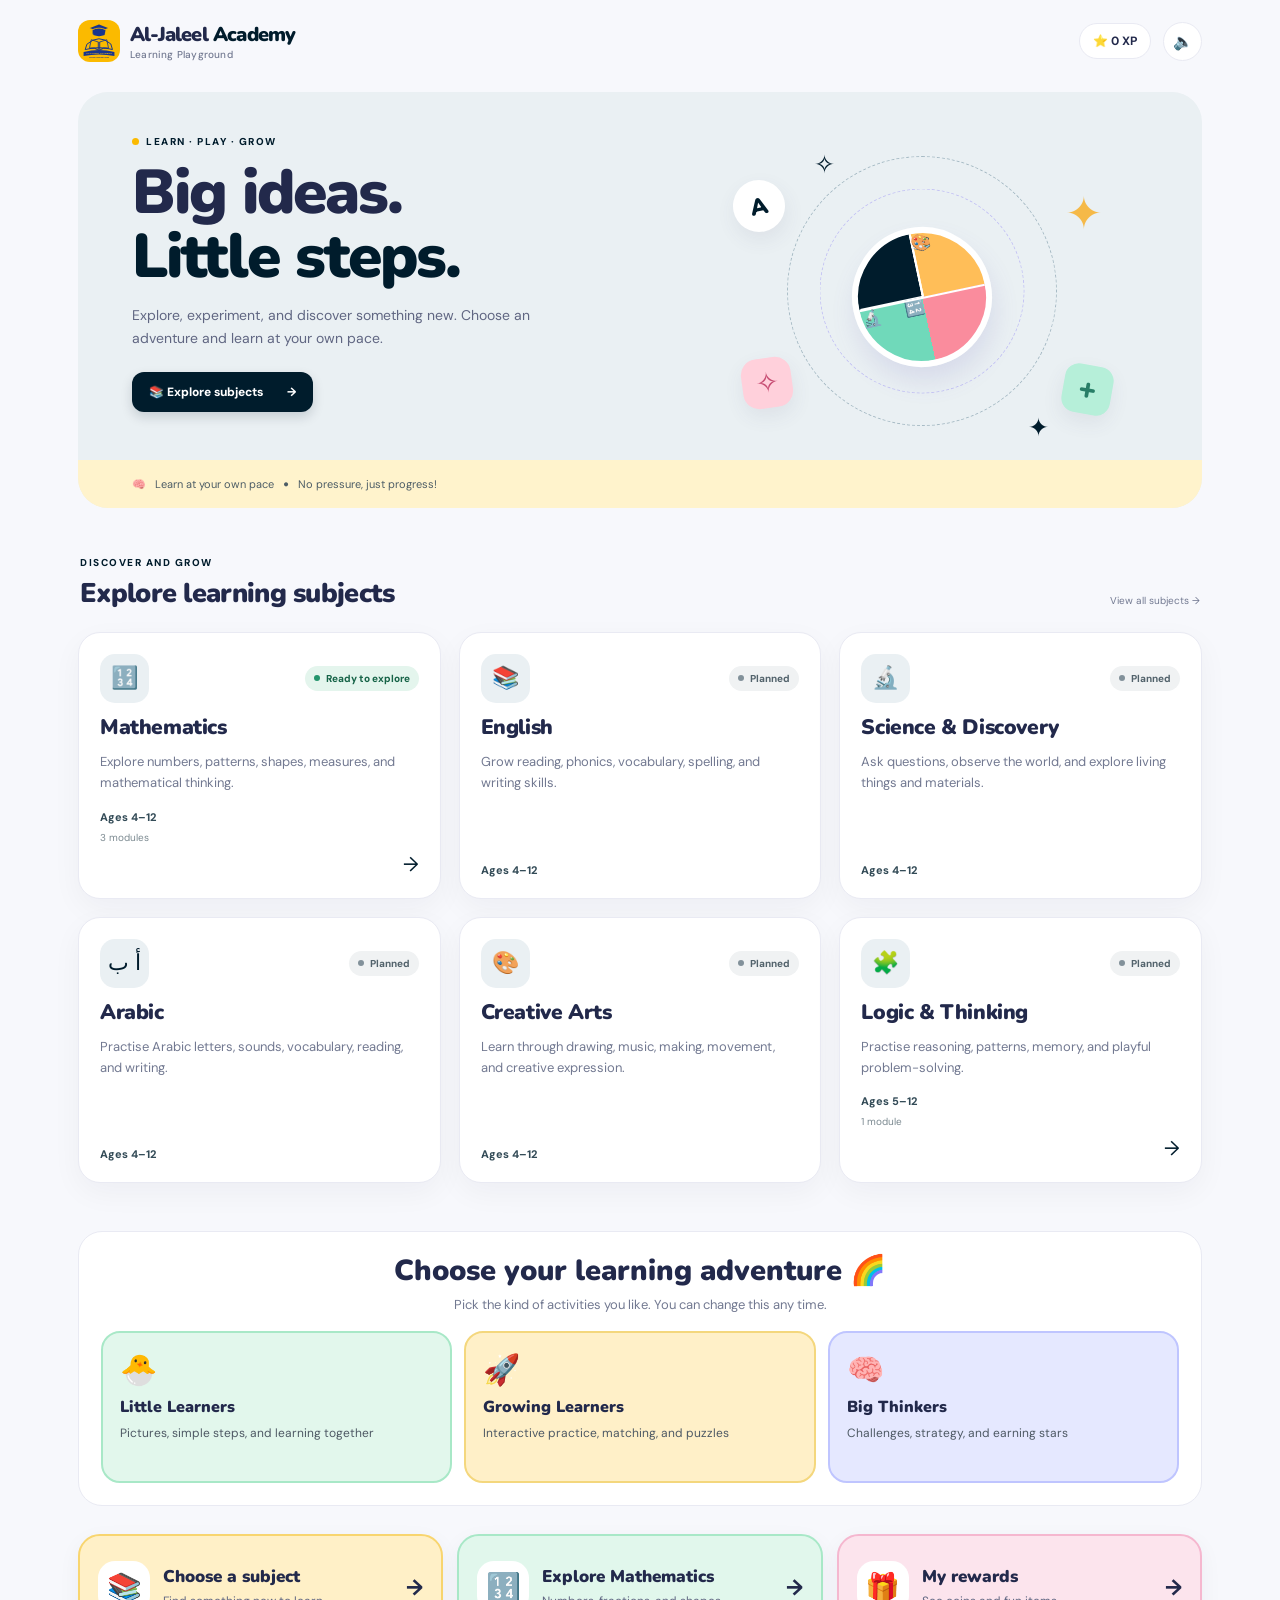
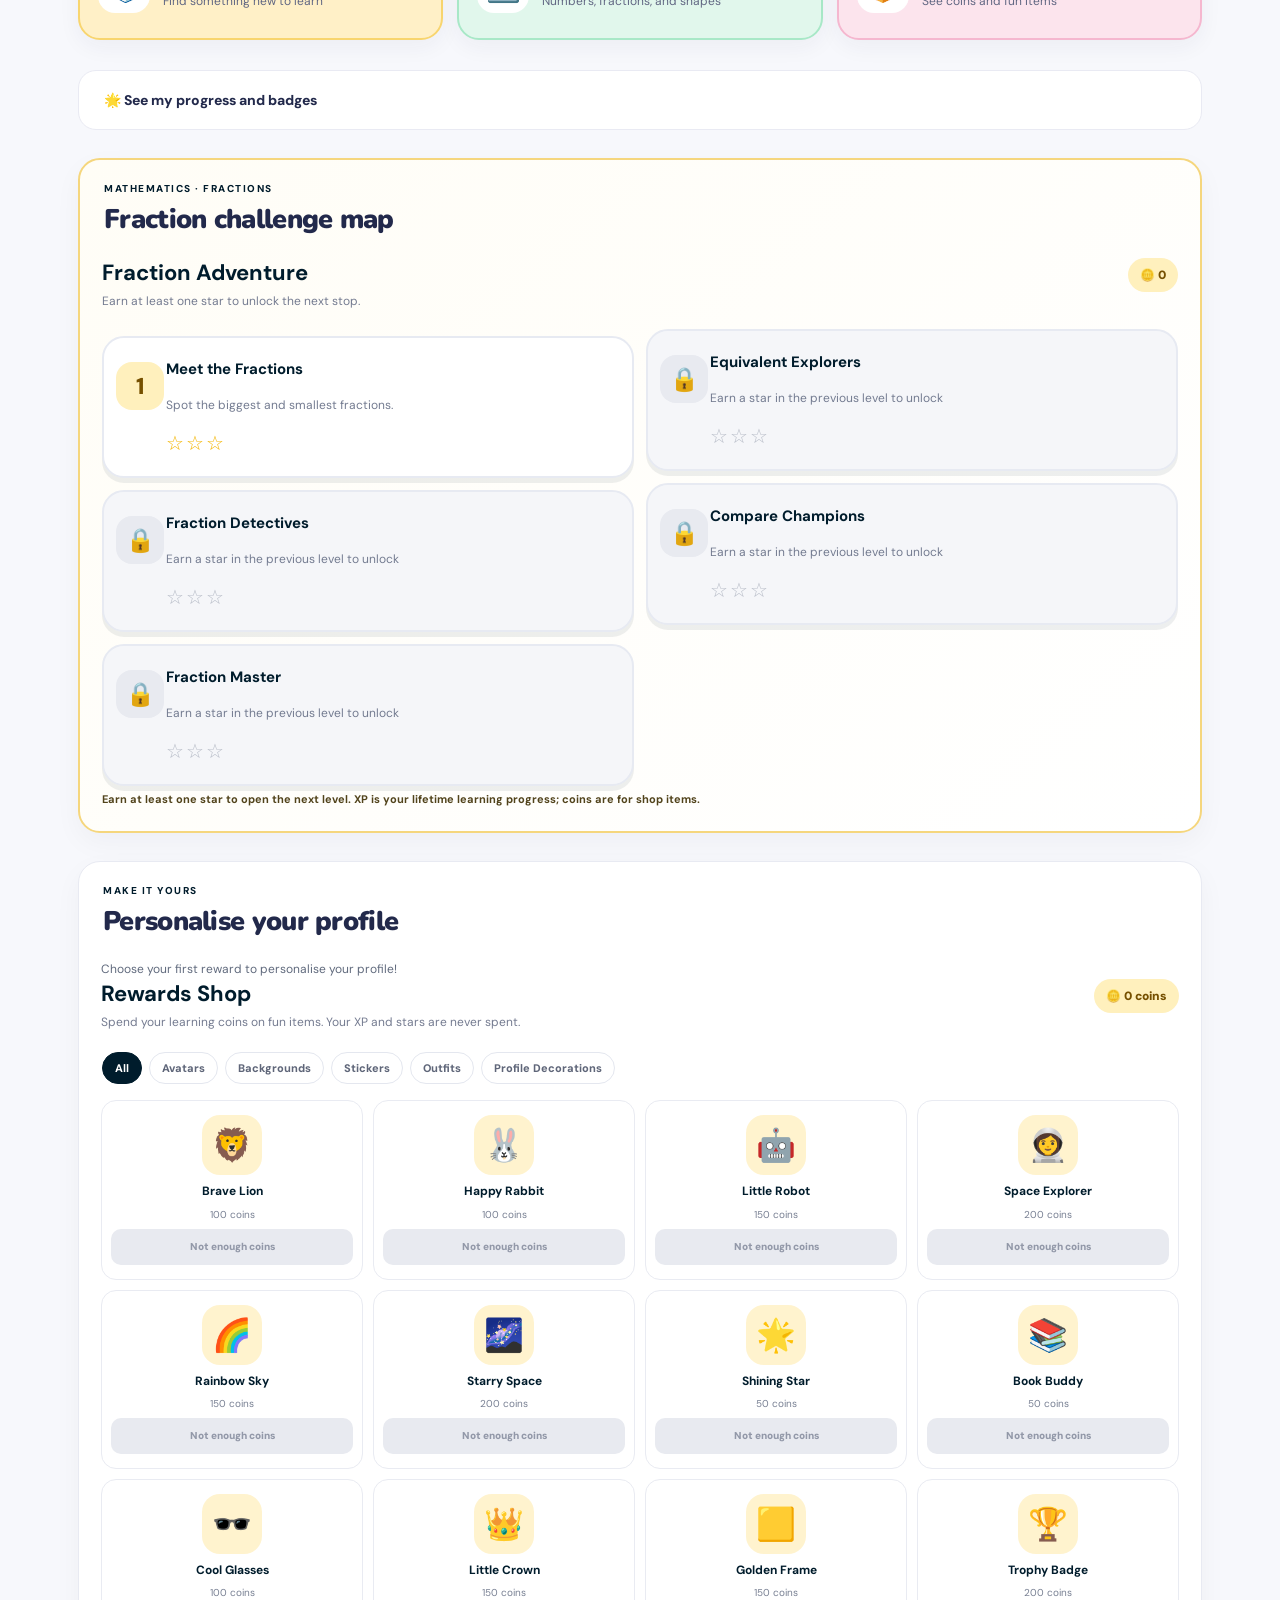
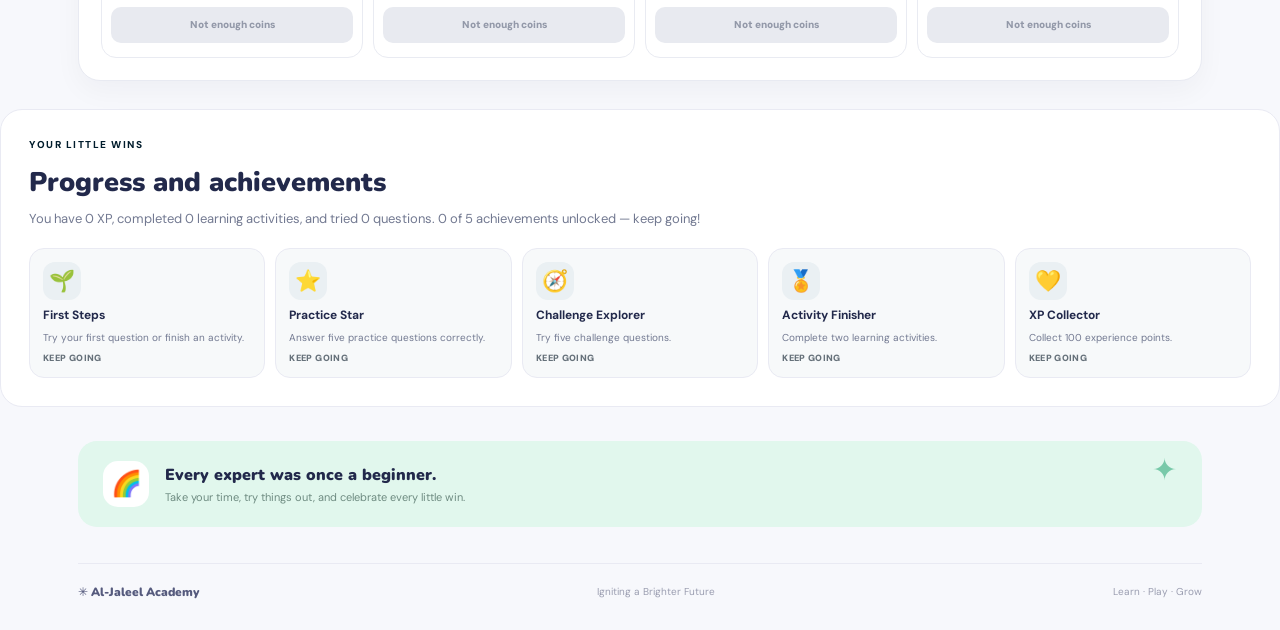
==== commit 9183dc01: "Make the home page subject-centred and fix arithmetic grid labels" ====
--- a/index.html
+++ b/index.html
@@ -34,12 +34,13 @@
         <p class="eyebrow"><span class="eyebrow-dot"></span> LEARN · PLAY · GROW</p>
         <h1 id="welcome-title">Big ideas.<br><span>Little steps.</span></h1>
         <p>Explore, experiment, and discover something new. Choose an adventure and learn at your own pace.</p>
-        <a class="primary-button hero-button" href="./modules/fractions/?level=fraction-1">🎮 Play a game <span aria-hidden="true">→</span></a>
+        <a class="primary-button hero-button" href="./subjects/">📚 Explore subjects <span aria-hidden="true">→</span></a>
       </div>
-      <div class="hero-art" aria-hidden="true"><div class="orbit orbit-one"></div><div class="orbit orbit-two"></div><div class="floating-shape shape-circle">½</div><div class="floating-shape shape-star">✦</div><div class="fraction-pie"><span></span><span></span><span></span><span></span></div><div class="floating-shape shape-square">+</div><div class="floating-shape shape-triangle">÷</div><div class="hero-spark spark-one">✧</div><div class="hero-spark spark-two">✦</div></div>
+      <div class="hero-art" aria-hidden="true"><div class="orbit orbit-one"></div><div class="orbit orbit-two"></div><div class="floating-shape shape-circle">A</div><div class="floating-shape shape-star">✦</div><div class="fraction-pie"><span>📚</span><span>🔢</span><span>🔬</span><span>🎨</span></div><div class="floating-shape shape-square">+</div><div class="floating-shape shape-triangle">✧</div><div class="hero-spark spark-one">✧</div><div class="hero-spark spark-two">✦</div></div>
       <div class="hero-bottom"><span>🧠</span> Learn at your own pace <span class="hero-bottom-dot">•</span> No pressure, just progress!</div>
     </section>
-        <section class="age-path-picker" data-age-path-picker aria-labelledby="age-path-title">
+        <section class="home-subjects" aria-labelledby="home-subjects-title"><div class="section-heading"><div><p class="eyebrow">DISCOVER AND GROW</p><h2 id="home-subjects-title">Explore learning subjects</h2></div><a class="coming-label" href="./subjects/">View all subjects →</a></div><section class="catalog-grid home-catalog-grid" data-catalog-view="subjects" aria-label="Learning subjects"></section></section>
+    <section class="age-path-picker" data-age-path-picker aria-labelledby="age-path-title">
       <div class="age-path-heading"><h2 id="age-path-title">Choose your learning adventure 🌈</h2><p>Pick the kind of activities you like. You can change this any time.</p></div>
       <div class="age-path-options">
         <button type="button" class="age-path-card age-path-early" data-age-path="early" aria-pressed="false"><span class="age-emoji" aria-hidden="true">🐣</span><strong>Little Learners</strong><small>Pictures, simple steps, and learning together</small></button>
@@ -47,7 +48,7 @@
         <button type="button" class="age-path-card age-path-explorer" data-age-path="explorer" aria-pressed="false"><span class="age-emoji" aria-hidden="true">🧠</span><strong>Big Thinkers</strong><small>Challenges, strategy, and earning stars</small></button>
       </div>
     </section>
-    <section class="kid-quick-start" aria-label="Choose what to do"><a class="kid-action-card kid-play" href="./modules/fractions/?level=fraction-1"><span class="kid-action-emoji">🎮</span><span><strong>Play a game</strong><small>Start with a fun challenge</small></span><b aria-hidden="true">→</b></a><a class="kid-action-card kid-learn" href="./modules/fractions/"><span class="kid-action-emoji">🍕</span><span><strong>Learn with pictures</strong><small>Explore fractions step by step</small></span><b aria-hidden="true">→</b></a><a class="kid-action-card kid-rewards" href="#rewards-shop"><span class="kid-action-emoji">🎁</span><span><strong>My rewards</strong><small>See coins and fun items</small></span><b aria-hidden="true">→</b></a></section>
+    <section class="kid-quick-start" aria-label="Choose what to do"><a class="kid-action-card kid-play" href="./subjects/"><span class="kid-action-emoji">📚</span><span><strong>Choose a subject</strong><small>Find something new to learn</small></span><b aria-hidden="true">→</b></a><a class="kid-action-card kid-learn" href="./subjects/mathematics/"><span class="kid-action-emoji">🔢</span><span><strong>Explore Mathematics</strong><small>Numbers, fractions, and shapes</small></span><b aria-hidden="true">→</b></a><a class="kid-action-card kid-rewards" href="#rewards-shop"><span class="kid-action-emoji">🎁</span><span><strong>My rewards</strong><small>See coins and fun items</small></span><b aria-hidden="true">→</b></a></section>
     <details class="parent-progress"><summary>🌟 See my progress and badges</summary>
     <section class="dashboard-summary" aria-label="Your learning progress">
       <div><span class="summary-icon">🌟</span><div><strong id="dashboard-points">0</strong><span>Total XP earned</span></div></div>
@@ -55,13 +56,12 @@
       <div><span class="summary-icon">🏆</span><div><strong id="dashboard-challenges">0</strong><span>Challenges attempted</span></div></div>
     </section>
     </details>
-    <section class="gamification-panel kid-adventure-panel" aria-labelledby="adventure-section-title"><div class="section-heading"><div><p class="eyebrow">YOUR NEXT ADVENTURE</p><h2 id="adventure-section-title">Challenge map</h2></div></div><div id="challenge-map"></div><p class="gamification-note">Earn at least one star to open the next level. XP is your lifetime learning progress; coins are for shop items.</p></section>
+    <section class="gamification-panel kid-adventure-panel" aria-labelledby="adventure-section-title"><div class="section-heading"><div><p class="eyebrow">MATHEMATICS · FRACTIONS</p><h2 id="adventure-section-title">Fraction challenge map</h2></div></div><div id="challenge-map"></div><p class="gamification-note">Earn at least one star to open the next level. XP is your lifetime learning progress; coins are for shop items.</p></section>
     <section class="gamification-panel kid-rewards-panel" id="my-rewards" aria-labelledby="shop-section-title"><div class="section-heading"><div><p class="eyebrow">MAKE IT YOURS</p><h2 id="shop-section-title">Personalise your profile</h2></div></div><div id="equipped-rewards"></div><div id="rewards-shop"></div></section>
     <section class="learning-achievements" aria-labelledby="achievements-title">
       <div class="achievements-heading"><p class="eyebrow">YOUR LITTLE WINS</p><h2 id="achievements-title">Progress and achievements</h2><p id="progress-summary" aria-live="polite">Every question you try is a step forward.</p></div>
       <div class="achievement-grid" id="achievement-grid" aria-label="Learning achievements"></div>
     </section>
-    <details class="more-subjects"><summary>🌈 Explore more subjects</summary><section class="section-heading" aria-labelledby="path-title"><div><p class="eyebrow">PICK YOUR PATH</p><h2 id="path-title">Choose a subject</h2></div><a class="coming-label" href="./subjects/">Explore all subjects <span aria-hidden="true">→</span></a></section><section class="catalog-grid home-catalog-grid" data-catalog-view="subjects" aria-label="Learning subjects"></section></details>
     <section class="encouragement-strip"><div class="encourage-icon">🌈</div><div><h3>Every expert was once a beginner.</h3><p>Take your time, try things out, and celebrate every little win.</p></div><span class="encourage-spark" aria-hidden="true">✦</span></section>
   </main>
   <footer class="site-footer"><a class="footer-brand" href="./">✳ Al-Jaleel Academy</a><span>Igniting a Brighter Future</span><span>Learn · Play · Grow</span></footer>
--- a/styles.css
+++ b/styles.css
@@ -156,3 +156,46 @@
 @media(max-width:760px){.fraction-activity-launcher{margin:0 12px 24px;padding:18px 13px;border-radius:20px}.fraction-activity-grid{grid-template-columns:repeat(2,minmax(0,1fr));gap:9px}.fraction-activity-card{min-height:125px;align-items:flex-start;flex-wrap:wrap;gap:9px;padding:12px;border-radius:16px}.fraction-activity-emoji{width:42px;height:42px;flex-basis:42px;border-radius:13px;font-size:24px}.fraction-activity-copy{flex-basis:calc(100% - 52px)}.fraction-activity-copy strong{font-size:13px}.fraction-activity-copy small{font-size:10px}.fraction-activity-arrow{display:none}}
 @media(max-width:360px){.fraction-activity-grid{grid-template-columns:1fr}.fraction-activity-card{min-height:80px;align-items:center;flex-wrap:nowrap}.fraction-activity-copy{flex-basis:auto}.fraction-activity-arrow{display:block}}
 @media(prefers-reduced-motion:reduce){.fraction-activity-card{transition:none}}
+
+/* Official Al-Jaleel Academy identity */
+.brand-logo{width:42px;height:42px;object-fit:contain;flex:0 0 42px;border-radius:12px}
+.age-path-picker{max-width:1124px;margin:0 auto 28px;padding:22px;border-radius:24px;background:#fff;border:1px solid var(--line)}
+.age-path-heading{text-align:center;margin-bottom:18px}.age-path-heading h2{font:900 clamp(22px,3vw,29px)/1.2 'Nunito',sans-serif;margin:0 0 7px}.age-path-heading p{font-size:13px;color:var(--muted);margin:0}
+.age-path-options{display:grid;grid-template-columns:repeat(3,minmax(0,1fr));gap:12px}
+.age-path-card{display:flex;flex-direction:column;align-items:flex-start;gap:8px;min-height:152px;padding:17px;border:2px solid transparent;border-radius:19px;text-align:left;cursor:pointer;color:var(--ink)}
+.age-path-card strong{font:900 16px/1.25 'Nunito',sans-serif}.age-path-card small{font-size:12px;line-height:1.4;color:#4e5964}.age-path-card .age-emoji{font-size:30px}.age-path-card:focus-visible{outline:4px solid #001c2c;outline-offset:3px}
+.age-path-early{background:#e2f7ec;border-color:#a8e8c7}.age-path-primary{background:#fff0c8;border-color:#f4d77d}.age-path-explorer{background:#e5e8ff;border-color:#bfc5ff}
+@media(max-width:700px){.age-path-picker{margin:0 12px 22px;padding:16px}.age-path-options{grid-template-columns:1fr}.age-path-card{min-height:90px;display:grid;grid-template-columns:44px 1fr;align-items:center;column-gap:12px;padding:13px}.age-path-card .age-emoji{grid-row:span 2}.age-path-card strong,.age-path-card small{grid-column:2}}
+
+/* Age-appropriate activity guidance within each learning module */
+.module-age-switch{max-width:1124px;margin:0 auto 14px;padding:16px 20px;background:#fff;border:1px solid var(--line);border-radius:20px}
+.module-age-switch>p:first-child{margin:0 0 10px;font:900 14px 'Nunito',sans-serif;color:var(--ink)}
+.module-age-switch [role="group"]{display:flex;flex-wrap:wrap;gap:8px}
+.module-age-switch button{min-height:42px;padding:9px 13px;border:2px solid var(--line);border-radius:13px;background:#fff;font-size:12px;font-weight:800;color:var(--ink)}
+.module-age-switch button[aria-pressed="true"]{border-color:var(--school-blue);background:#fff2c7;box-shadow:inset 0 0 0 1px var(--school-blue)}
+.module-age-switch button:focus-visible{outline:3px solid var(--school-blue);outline-offset:2px}
+.module-age-hint{margin:10px 0 0;color:var(--muted);font-size:12px;line-height:1.5}
+.fraction-activity-card[hidden]{display:none!important}
+@media(max-width:700px){.module-age-switch{margin:0 12px 12px;padding:14px}.module-age-switch [role="group"]{display:grid;grid-template-columns:1fr}.module-age-switch button{text-align:left;min-height:46px}}
+
+/* Number Explorers: friendly written addition and subtraction */
+.operations-main{max-width:1080px;margin:0 auto 56px;padding:0 24px}
+.operations-intro{text-align:center;padding:20px 12px 28px}.operations-intro h1{font:900 clamp(34px,5vw,48px)/1.1 'Nunito',sans-serif;margin:8px 0;color:var(--ink)}.operations-intro p{color:var(--muted);font-size:14px;line-height:1.6}
+.operations-picker{display:grid;grid-template-columns:repeat(3,minmax(0,1fr));gap:12px;margin:0 0 22px}
+.operation-choice{display:flex;flex-direction:column;gap:7px;align-items:flex-start;text-align:left;padding:18px;border:2px solid var(--line);border-radius:18px;background:#fff;min-height:125px;color:var(--ink)}
+.operation-choice[aria-pressed=true]{border-color:var(--school-blue);background:#fff7df;box-shadow:0 0 0 2px #FBBA0033}.operation-choice span{font-size:28px}.operation-choice strong{font:900 15px 'Nunito',sans-serif}.operation-choice small{font-size:11px;color:var(--muted);line-height:1.4}
+.operation-workspace{background:#fff;border:1px solid var(--line);border-radius:24px;padding:clamp(18px,4vw,32px);box-shadow:var(--shadow)}
+.operation-workspace h2{font:900 24px 'Nunito',sans-serif;margin:0 0 8px}.operation-instruction{color:var(--muted);font-size:13px;line-height:1.6}
+.operation-progress{display:flex;justify-content:space-between;gap:12px;font-size:12px;font-weight:800;color:var(--muted);margin:18px 0 9px}.operation-progress-track{height:9px;border-radius:20px;background:#edf0f3;overflow:hidden}.operation-progress-fill{height:100%;width:0;background:var(--school-gold);transition:width .2s}
+.operation-problem{margin:22px auto 18px;max-width:540px;text-align:center;padding:20px;background:#f5f8fa;border-radius:20px}
+.operation-problem .equation{font:900 clamp(38px,8vw,62px)/1.2 'Nunito',sans-serif;letter-spacing:2px;color:var(--school-blue);font-variant-numeric:tabular-nums}
+.operation-worked{margin:12px auto 0;max-width:500px;text-align:left;background:#fff7df;padding:13px 16px;border-radius:14px;font-size:13px;line-height:1.65}
+.operation-worked[hidden]{display:none}
+.operation-answer-row{display:flex;gap:10px;justify-content:center;align-items:center;flex-wrap:wrap}
+.operation-answer-row input{width:160px;max-width:48%;padding:14px;border:2px solid #cbd5dc;border-radius:13px;font:900 24px 'Nunito',sans-serif;text-align:center}
+.operation-button{min-height:48px;padding:12px 20px;border:0;border-radius:14px;background:var(--school-blue);color:white;font-weight:900}
+.operation-button.secondary{background:#eaf0f3;color:var(--school-blue)}
+.operation-feedback{min-height:48px;margin:16px 0 0;padding:12px;border-radius:13px;font-size:13px;line-height:1.55}.operation-feedback:empty{display:none}.operation-feedback.good{background:#e2f7ec;color:#155b3b}.operation-feedback.try{background:#fff0c8;color:#624800}
+.operation-level-list{display:flex;gap:8px;flex-wrap:wrap;margin:0 0 18px}.operation-level-list button{padding:9px 12px;border:1px solid var(--line);border-radius:12px;background:#fff;font-size:11px;font-weight:800}.operation-level-list button[aria-pressed=true]{background:#eaf0f3;border-color:var(--school-blue)}
+.operation-summary{margin-top:18px;padding:18px;border-radius:17px;background:#eaf0f3;text-align:center}.operation-summary[hidden]{display:none}.operation-summary strong{display:block;font:900 22px 'Nunito',sans-serif}.operation-stars{font-size:27px;letter-spacing:4px;color:#B88600}
+@media(max-width:680px){.operations-main{padding:0 14px}.operations-picker{grid-template-columns:repeat(2,minmax(0,1fr));gap:8px}.operation-choice{min-height:112px;padding:13px}.operation-workspace{padding:17px;border-radius:19px}.operation-answer-row input{width:125px}}
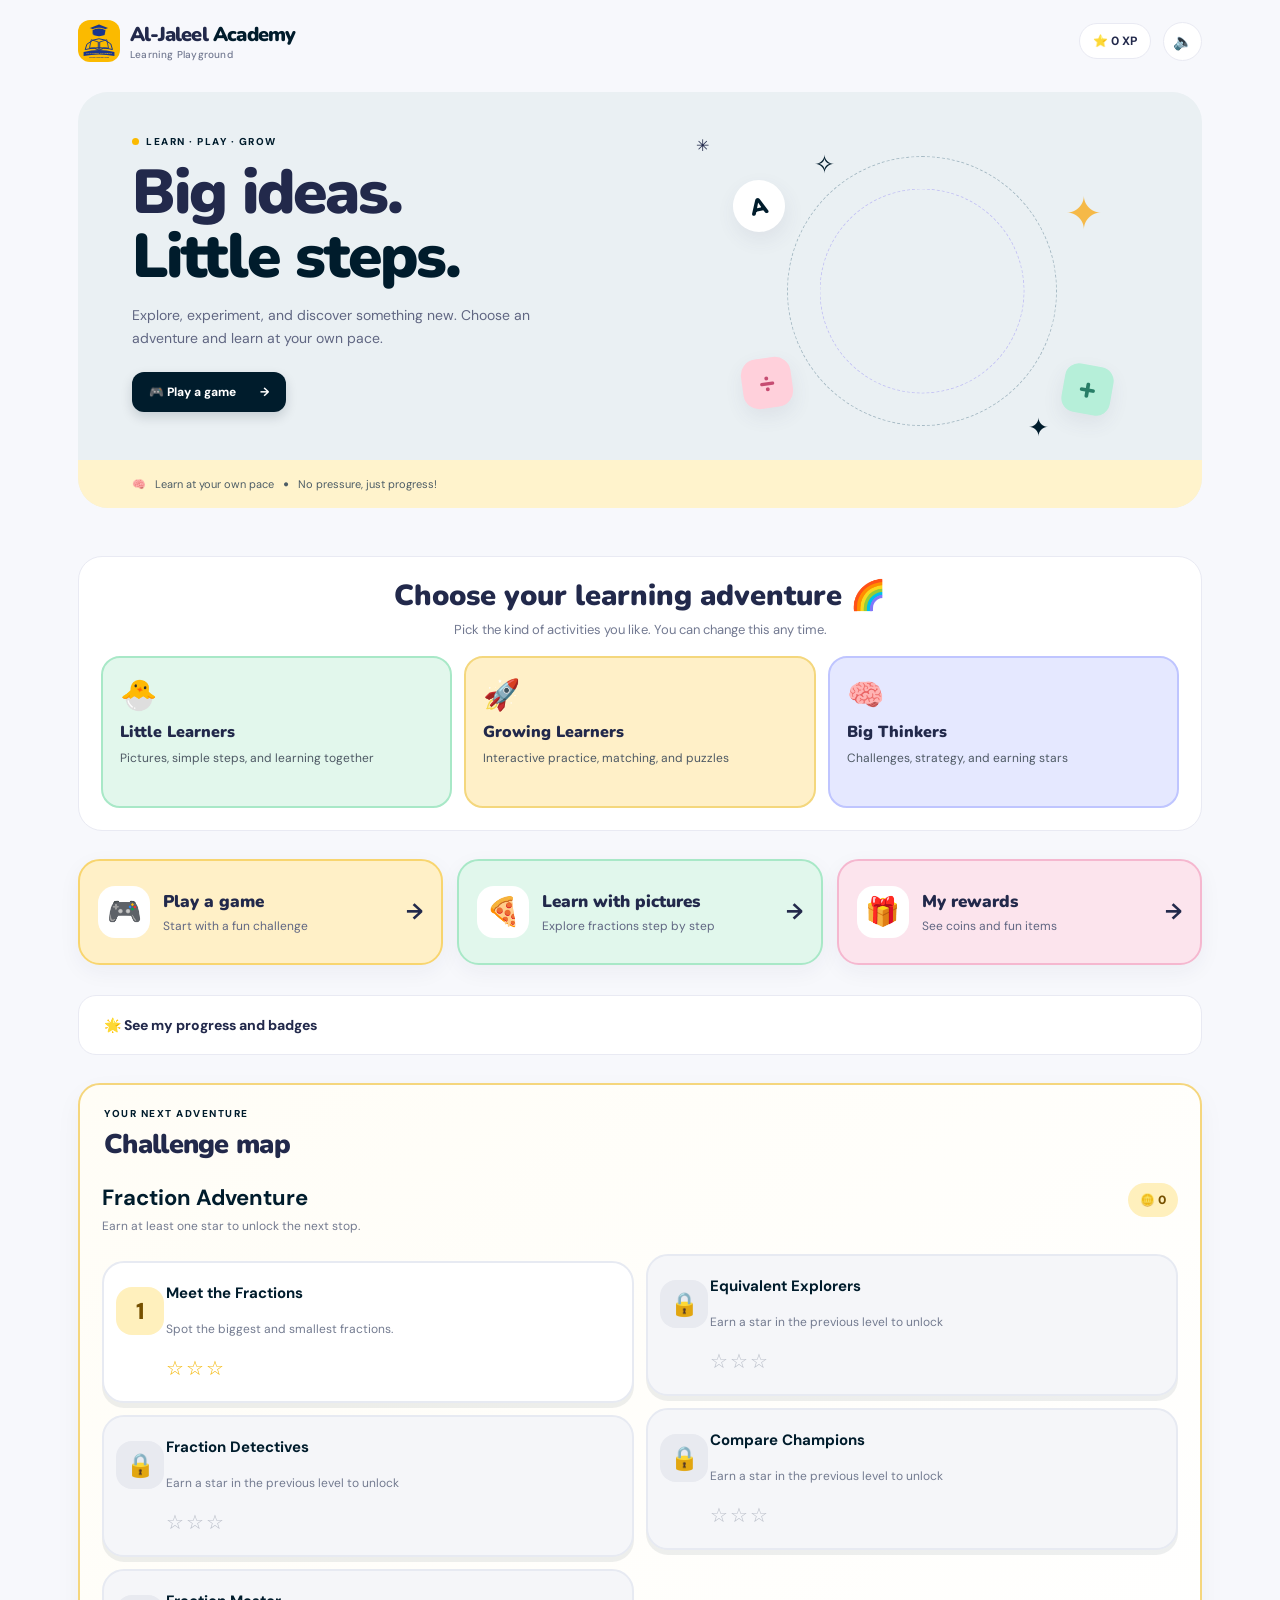
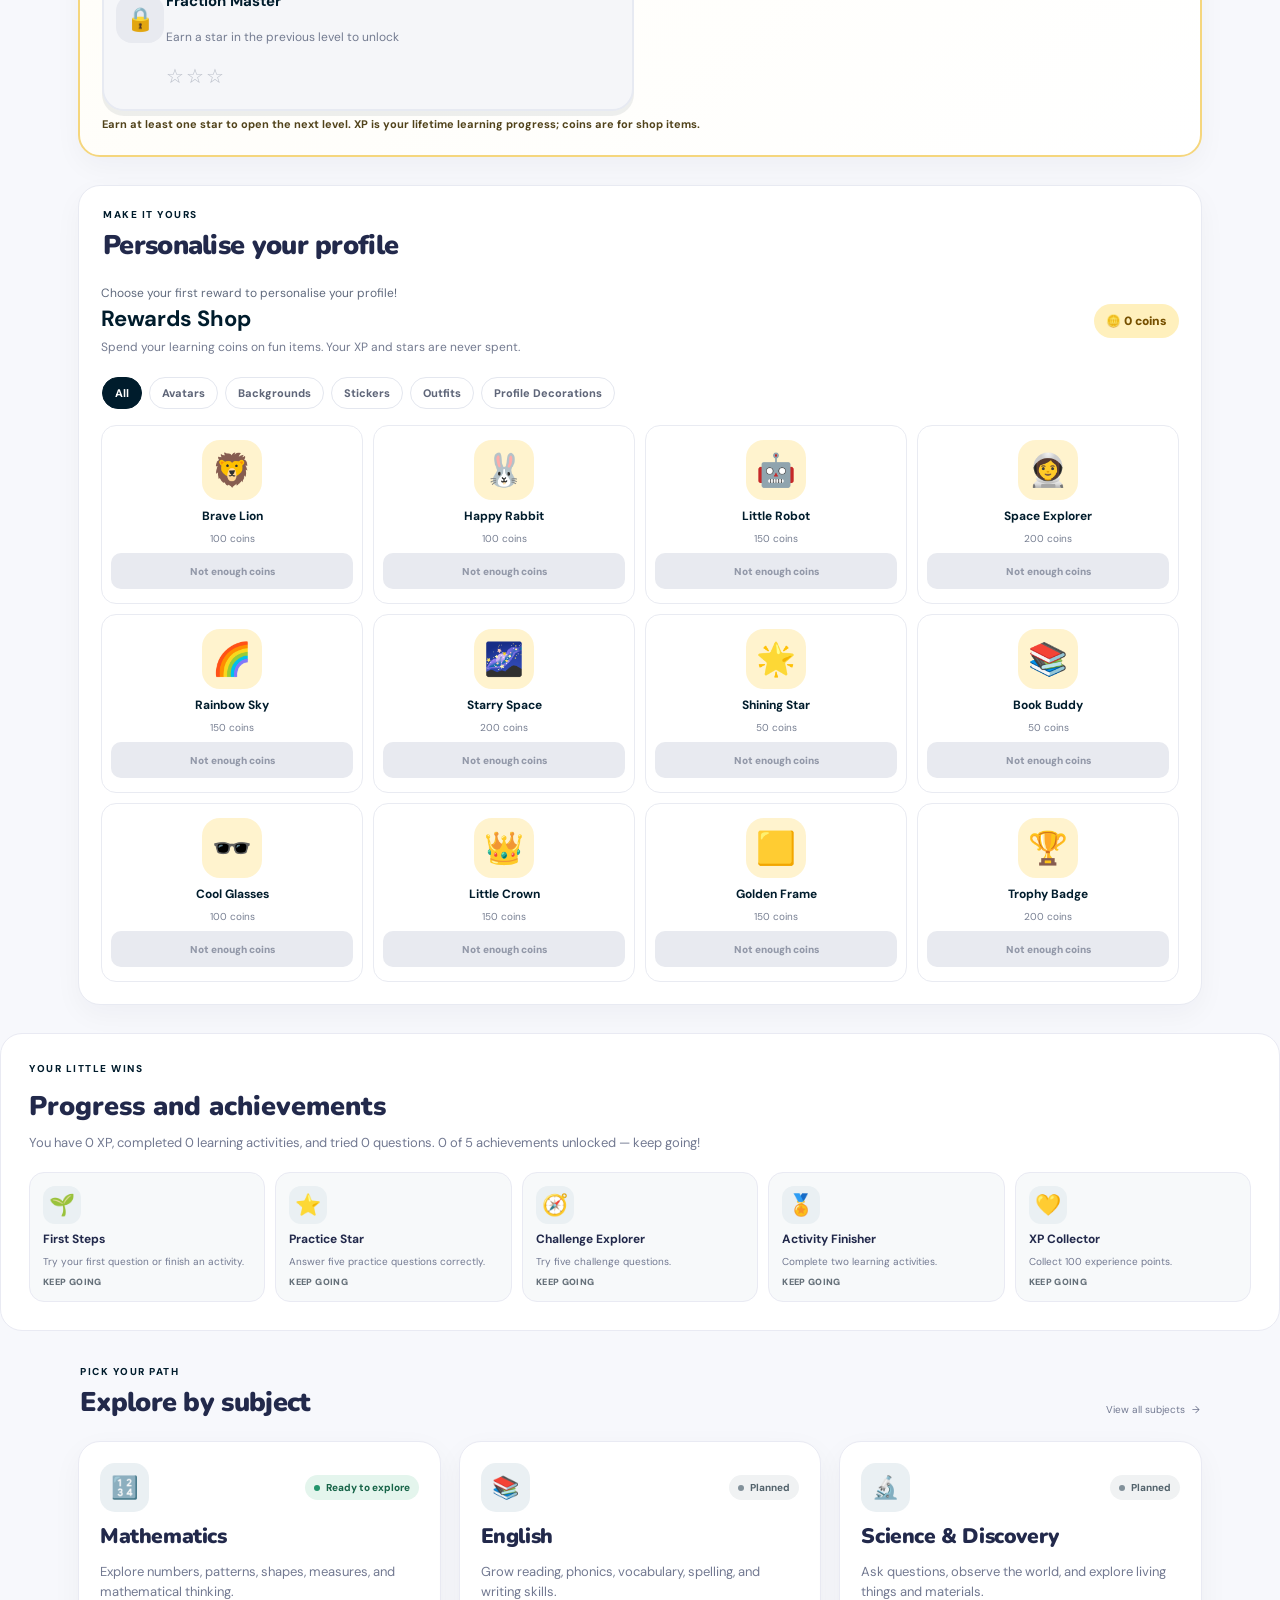
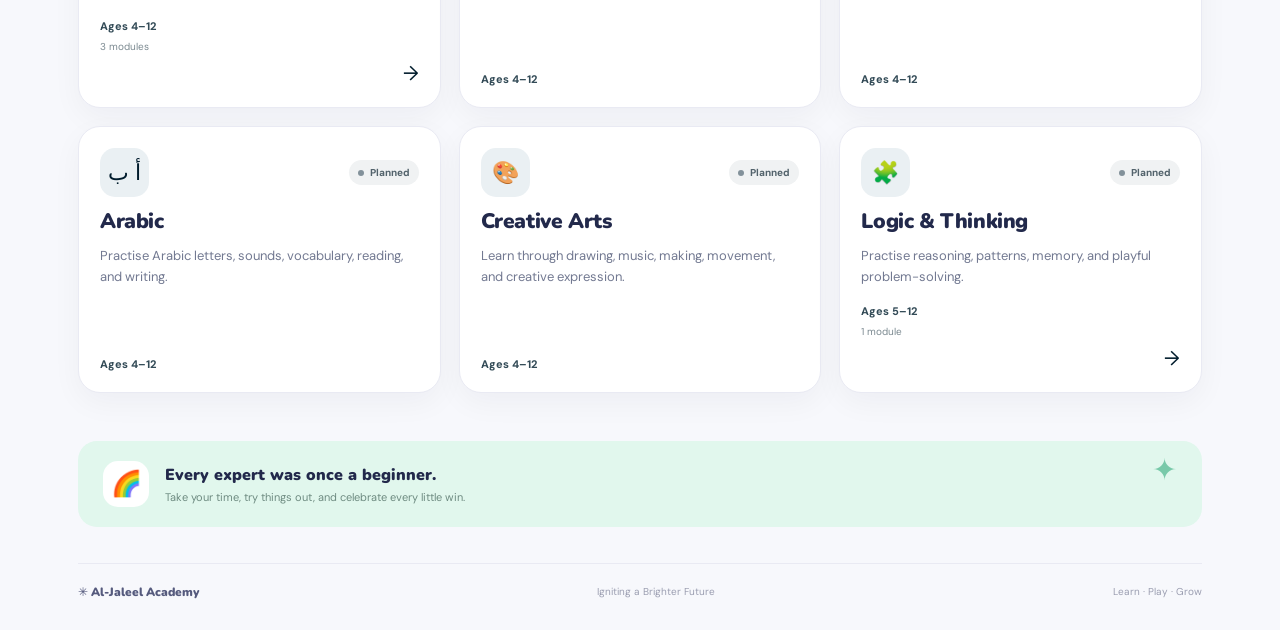
==== commit acf69bed: "Make the home page subject-first" ====
--- a/index.html
+++ b/index.html
@@ -34,13 +34,12 @@
         <p class="eyebrow"><span class="eyebrow-dot"></span> LEARN · PLAY · GROW</p>
         <h1 id="welcome-title">Big ideas.<br><span>Little steps.</span></h1>
         <p>Explore, experiment, and discover something new. Choose an adventure and learn at your own pace.</p>
-        <a class="primary-button hero-button" href="./subjects/">📚 Explore subjects <span aria-hidden="true">→</span></a>
+        <a class="primary-button hero-button" href="./subjects/">🎮 Play a game <span aria-hidden="true">→</span></a>
       </div>
-      <div class="hero-art" aria-hidden="true"><div class="orbit orbit-one"></div><div class="orbit orbit-two"></div><div class="floating-shape shape-circle">A</div><div class="floating-shape shape-star">✦</div><div class="fraction-pie"><span>📚</span><span>🔢</span><span>🔬</span><span>🎨</span></div><div class="floating-shape shape-square">+</div><div class="floating-shape shape-triangle">✧</div><div class="hero-spark spark-one">✧</div><div class="hero-spark spark-two">✦</div></div>
+      <div class="hero-art" aria-hidden="true"><div class="orbit orbit-one"></div><div class="orbit orbit-two"></div><div class="floating-shape shape-circle">A</div><div class="floating-shape shape-star">✦</div><div class="hero-learning-symbol" aria-hidden="true">✳</div><div class="floating-shape shape-square">+</div><div class="floating-shape shape-triangle">÷</div><div class="hero-spark spark-one">✧</div><div class="hero-spark spark-two">✦</div></div>
       <div class="hero-bottom"><span>🧠</span> Learn at your own pace <span class="hero-bottom-dot">•</span> No pressure, just progress!</div>
     </section>
-        <section class="home-subjects" aria-labelledby="home-subjects-title"><div class="section-heading"><div><p class="eyebrow">DISCOVER AND GROW</p><h2 id="home-subjects-title">Explore learning subjects</h2></div><a class="coming-label" href="./subjects/">View all subjects →</a></div><section class="catalog-grid home-catalog-grid" data-catalog-view="subjects" aria-label="Learning subjects"></section></section>
-    <section class="age-path-picker" data-age-path-picker aria-labelledby="age-path-title">
+        <section class="age-path-picker" data-age-path-picker aria-labelledby="age-path-title">
       <div class="age-path-heading"><h2 id="age-path-title">Choose your learning adventure 🌈</h2><p>Pick the kind of activities you like. You can change this any time.</p></div>
       <div class="age-path-options">
         <button type="button" class="age-path-card age-path-early" data-age-path="early" aria-pressed="false"><span class="age-emoji" aria-hidden="true">🐣</span><strong>Little Learners</strong><small>Pictures, simple steps, and learning together</small></button>
@@ -48,7 +47,7 @@
         <button type="button" class="age-path-card age-path-explorer" data-age-path="explorer" aria-pressed="false"><span class="age-emoji" aria-hidden="true">🧠</span><strong>Big Thinkers</strong><small>Challenges, strategy, and earning stars</small></button>
       </div>
     </section>
-    <section class="kid-quick-start" aria-label="Choose what to do"><a class="kid-action-card kid-play" href="./subjects/"><span class="kid-action-emoji">📚</span><span><strong>Choose a subject</strong><small>Find something new to learn</small></span><b aria-hidden="true">→</b></a><a class="kid-action-card kid-learn" href="./subjects/mathematics/"><span class="kid-action-emoji">🔢</span><span><strong>Explore Mathematics</strong><small>Numbers, fractions, and shapes</small></span><b aria-hidden="true">→</b></a><a class="kid-action-card kid-rewards" href="#rewards-shop"><span class="kid-action-emoji">🎁</span><span><strong>My rewards</strong><small>See coins and fun items</small></span><b aria-hidden="true">→</b></a></section>
+    <section class="kid-quick-start" aria-label="Choose what to do"><a class="kid-action-card kid-play" href="./modules/fractions/?level=fraction-1"><span class="kid-action-emoji">🎮</span><span><strong>Play a game</strong><small>Start with a fun challenge</small></span><b aria-hidden="true">→</b></a><a class="kid-action-card kid-learn" href="./modules/fractions/"><span class="kid-action-emoji">🍕</span><span><strong>Learn with pictures</strong><small>Explore fractions step by step</small></span><b aria-hidden="true">→</b></a><a class="kid-action-card kid-rewards" href="#rewards-shop"><span class="kid-action-emoji">🎁</span><span><strong>My rewards</strong><small>See coins and fun items</small></span><b aria-hidden="true">→</b></a></section>
     <details class="parent-progress"><summary>🌟 See my progress and badges</summary>
     <section class="dashboard-summary" aria-label="Your learning progress">
       <div><span class="summary-icon">🌟</span><div><strong id="dashboard-points">0</strong><span>Total XP earned</span></div></div>
@@ -56,12 +55,13 @@
       <div><span class="summary-icon">🏆</span><div><strong id="dashboard-challenges">0</strong><span>Challenges attempted</span></div></div>
     </section>
     </details>
-    <section class="gamification-panel kid-adventure-panel" aria-labelledby="adventure-section-title"><div class="section-heading"><div><p class="eyebrow">MATHEMATICS · FRACTIONS</p><h2 id="adventure-section-title">Fraction challenge map</h2></div></div><div id="challenge-map"></div><p class="gamification-note">Earn at least one star to open the next level. XP is your lifetime learning progress; coins are for shop items.</p></section>
+    <section class="gamification-panel kid-adventure-panel" aria-labelledby="adventure-section-title"><div class="section-heading"><div><p class="eyebrow">YOUR NEXT ADVENTURE</p><h2 id="adventure-section-title">Challenge map</h2></div></div><div id="challenge-map"></div><p class="gamification-note">Earn at least one star to open the next level. XP is your lifetime learning progress; coins are for shop items.</p></section>
     <section class="gamification-panel kid-rewards-panel" id="my-rewards" aria-labelledby="shop-section-title"><div class="section-heading"><div><p class="eyebrow">MAKE IT YOURS</p><h2 id="shop-section-title">Personalise your profile</h2></div></div><div id="equipped-rewards"></div><div id="rewards-shop"></div></section>
     <section class="learning-achievements" aria-labelledby="achievements-title">
       <div class="achievements-heading"><p class="eyebrow">YOUR LITTLE WINS</p><h2 id="achievements-title">Progress and achievements</h2><p id="progress-summary" aria-live="polite">Every question you try is a step forward.</p></div>
       <div class="achievement-grid" id="achievement-grid" aria-label="Learning achievements"></div>
     </section>
+    <section class="home-subjects" aria-labelledby="path-title"><div class="section-heading"><div><p class="eyebrow">PICK YOUR PATH</p><h2 id="path-title">Explore by subject</h2></div><a class="coming-label" href="./subjects/">View all subjects <span aria-hidden="true">→</span></a></div><section class="catalog-grid home-catalog-grid" data-catalog-view="subjects" aria-label="Learning subjects"></section></section>
     <section class="encouragement-strip"><div class="encourage-icon">🌈</div><div><h3>Every expert was once a beginner.</h3><p>Take your time, try things out, and celebrate every little win.</p></div><span class="encourage-spark" aria-hidden="true">✦</span></section>
   </main>
   <footer class="site-footer"><a class="footer-brand" href="./">✳ Al-Jaleel Academy</a><span>Igniting a Brighter Future</span><span>Learn · Play · Grow</span></footer>
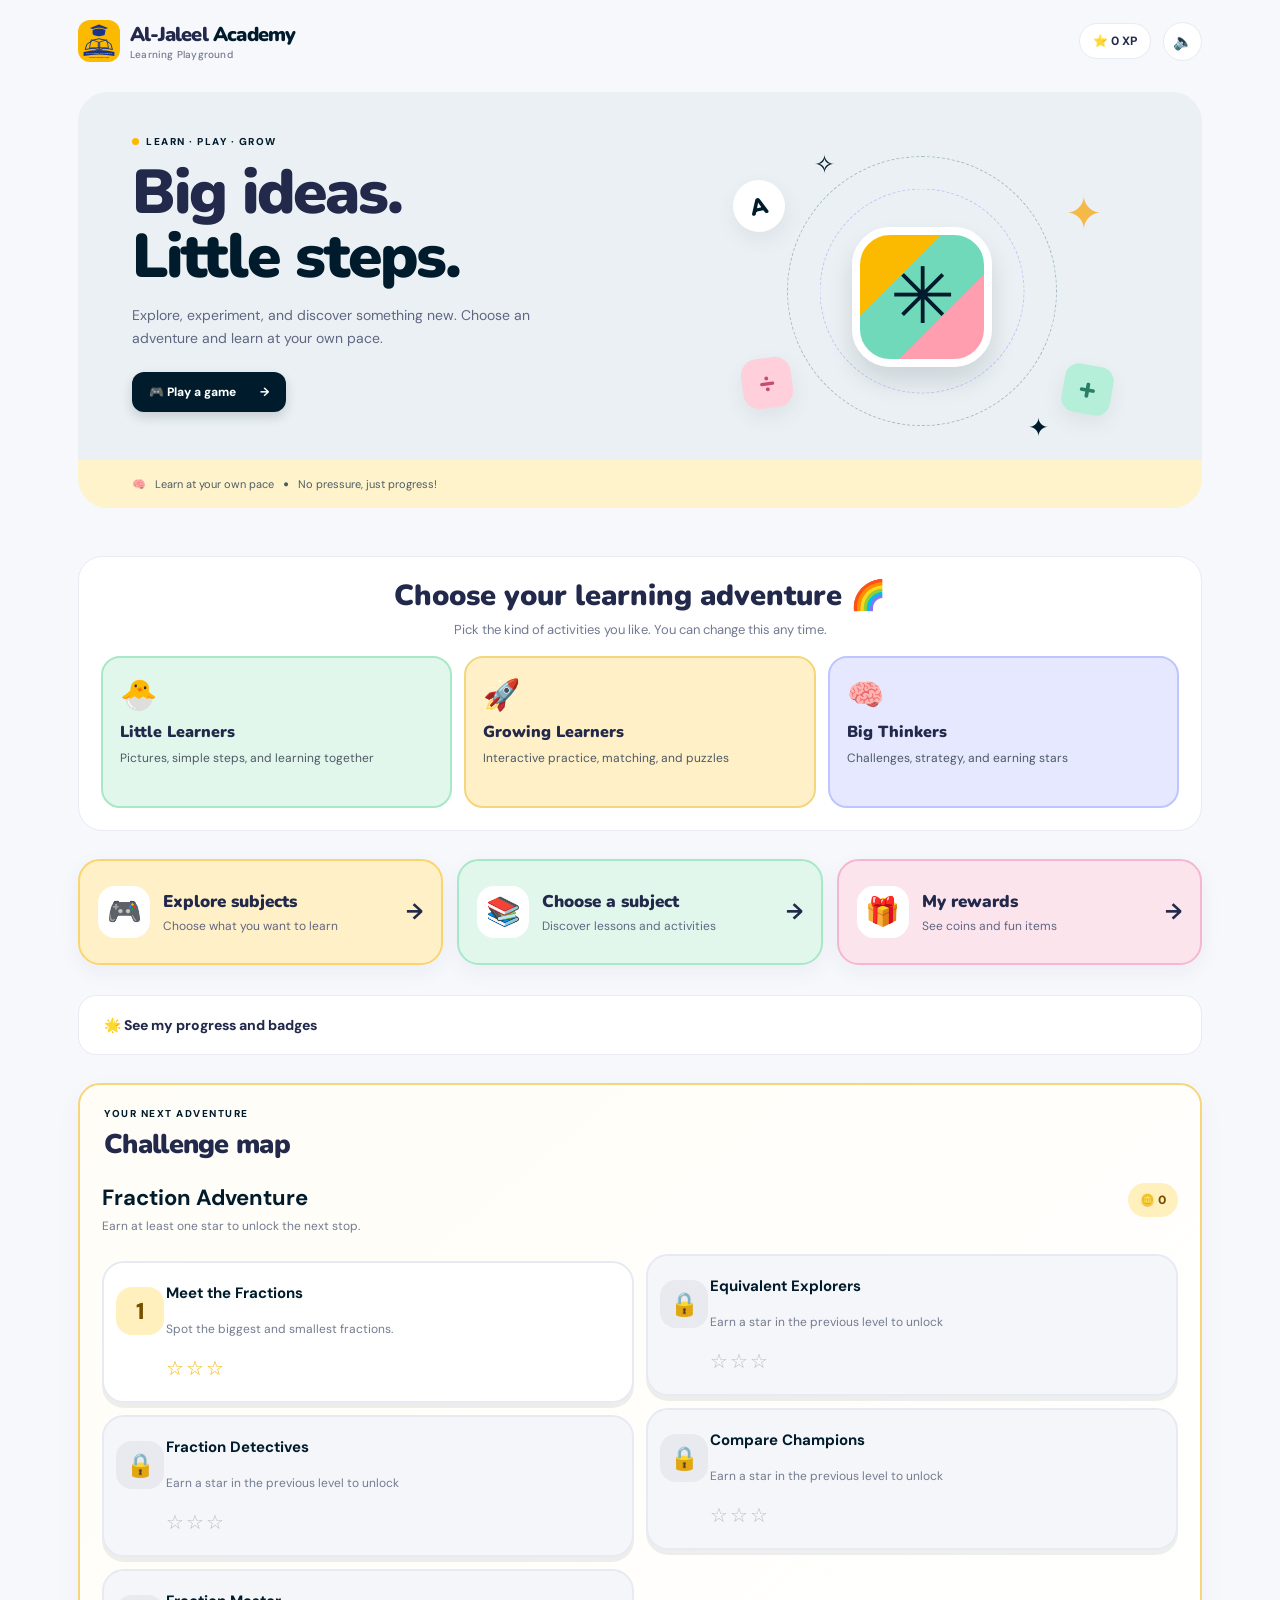
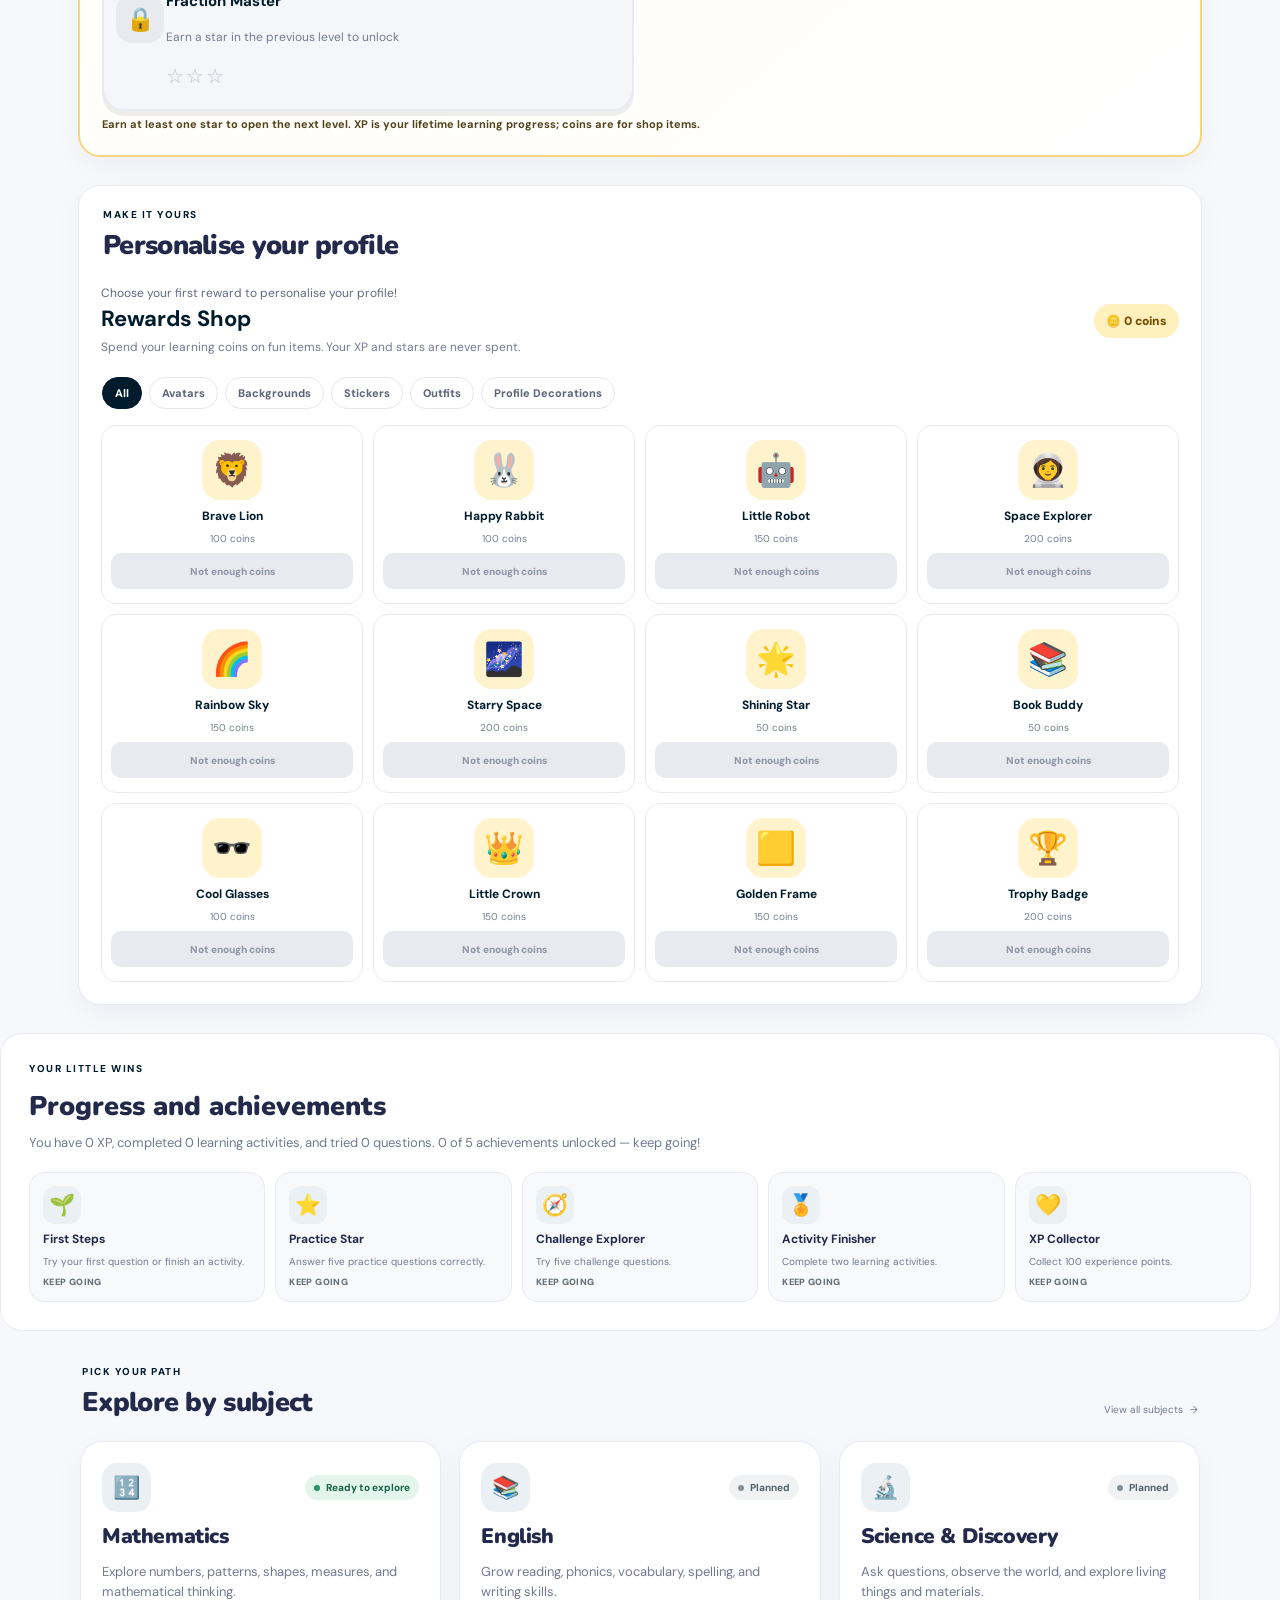
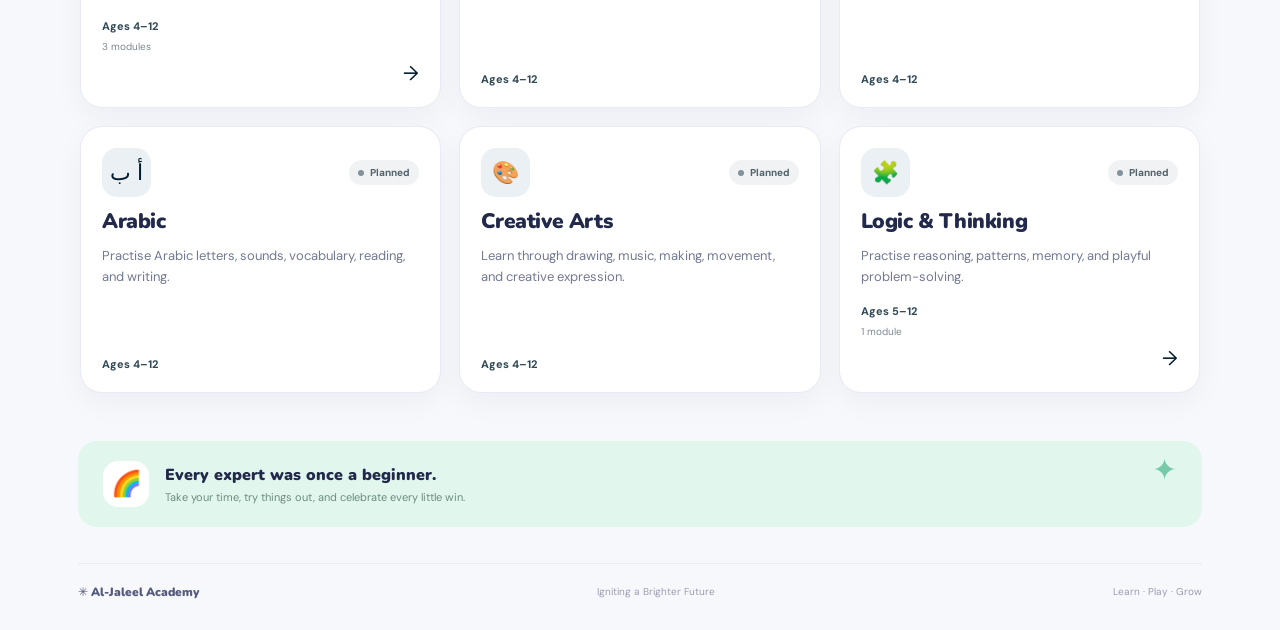
==== commit 7a73e587: "Remove fraction-specific shortcuts from home page" ====
--- a/index.html
+++ b/index.html
@@ -47,7 +47,7 @@
         <button type="button" class="age-path-card age-path-explorer" data-age-path="explorer" aria-pressed="false"><span class="age-emoji" aria-hidden="true">🧠</span><strong>Big Thinkers</strong><small>Challenges, strategy, and earning stars</small></button>
       </div>
     </section>
-    <section class="kid-quick-start" aria-label="Choose what to do"><a class="kid-action-card kid-play" href="./modules/fractions/?level=fraction-1"><span class="kid-action-emoji">🎮</span><span><strong>Play a game</strong><small>Start with a fun challenge</small></span><b aria-hidden="true">→</b></a><a class="kid-action-card kid-learn" href="./modules/fractions/"><span class="kid-action-emoji">🍕</span><span><strong>Learn with pictures</strong><small>Explore fractions step by step</small></span><b aria-hidden="true">→</b></a><a class="kid-action-card kid-rewards" href="#rewards-shop"><span class="kid-action-emoji">🎁</span><span><strong>My rewards</strong><small>See coins and fun items</small></span><b aria-hidden="true">→</b></a></section>
+    <section class="kid-quick-start" aria-label="Choose what to do"><a class="kid-action-card kid-play" href="./subjects/"><span class="kid-action-emoji">🎮</span><span><strong>Explore subjects</strong><small>Choose what you want to learn</small></span><b aria-hidden="true">→</b></a><a class="kid-action-card kid-learn" href="./subjects/"><span class="kid-action-emoji">📚</span><span><strong>Choose a subject</strong><small>Discover lessons and activities</small></span><b aria-hidden="true">→</b></a><a class="kid-action-card kid-rewards" href="#rewards-shop"><span class="kid-action-emoji">🎁</span><span><strong>My rewards</strong><small>See coins and fun items</small></span><b aria-hidden="true">→</b></a></section>
     <details class="parent-progress"><summary>🌟 See my progress and badges</summary>
     <section class="dashboard-summary" aria-label="Your learning progress">
       <div><span class="summary-icon">🌟</span><div><strong id="dashboard-points">0</strong><span>Total XP earned</span></div></div>
--- a/styles.css
+++ b/styles.css
@@ -199,3 +199,11 @@
 .operation-level-list{display:flex;gap:8px;flex-wrap:wrap;margin:0 0 18px}.operation-level-list button{padding:9px 12px;border:1px solid var(--line);border-radius:12px;background:#fff;font-size:11px;font-weight:800}.operation-level-list button[aria-pressed=true]{background:#eaf0f3;border-color:var(--school-blue)}
 .operation-summary{margin-top:18px;padding:18px;border-radius:17px;background:#eaf0f3;text-align:center}.operation-summary[hidden]{display:none}.operation-summary strong{display:block;font:900 22px 'Nunito',sans-serif}.operation-stars{font-size:27px;letter-spacing:4px;color:#B88600}
 @media(max-width:680px){.operations-main{padding:0 14px}.operations-picker{grid-template-columns:repeat(2,minmax(0,1fr));gap:8px}.operation-choice{min-height:112px;padding:13px}.operation-workspace{padding:17px;border-radius:19px}.operation-answer-row input{width:125px}}
+
+/* Accessibility utility and balanced, subject-first home page. */
+.sr-only{position:absolute!important;width:1px!important;height:1px!important;padding:0!important;margin:-1px!important;overflow:hidden!important;clip:rect(0,0,0,0)!important;white-space:nowrap!important;border:0!important}
+.hero-learning-symbol{position:absolute;left:50%;top:50%;transform:translate(-50%,-50%);width:140px;height:140px;display:grid;place-items:center;border:8px solid #fff;border-radius:38px;background:linear-gradient(135deg,#FBBA00 0 33%,#70d9ba 33% 66%,#ff9eaf 66%);color:#001C2C;font:900 78px 'Nunito',sans-serif;box-shadow:0 15px 24px #001c2c20}
+.home-subjects{max-width:1124px;margin:0 auto 42px;padding:0 2px}
+.home-catalog-grid{margin-top:0}
+@media(max-width:1190px){.home-subjects{margin-left:28px;margin-right:28px}}
+@media(max-width:700px){.home-subjects{margin:0 16px 34px;padding:0}.home-subjects .section-heading{align-items:center}.home-subjects .section-heading h2{font-size:24px}}
